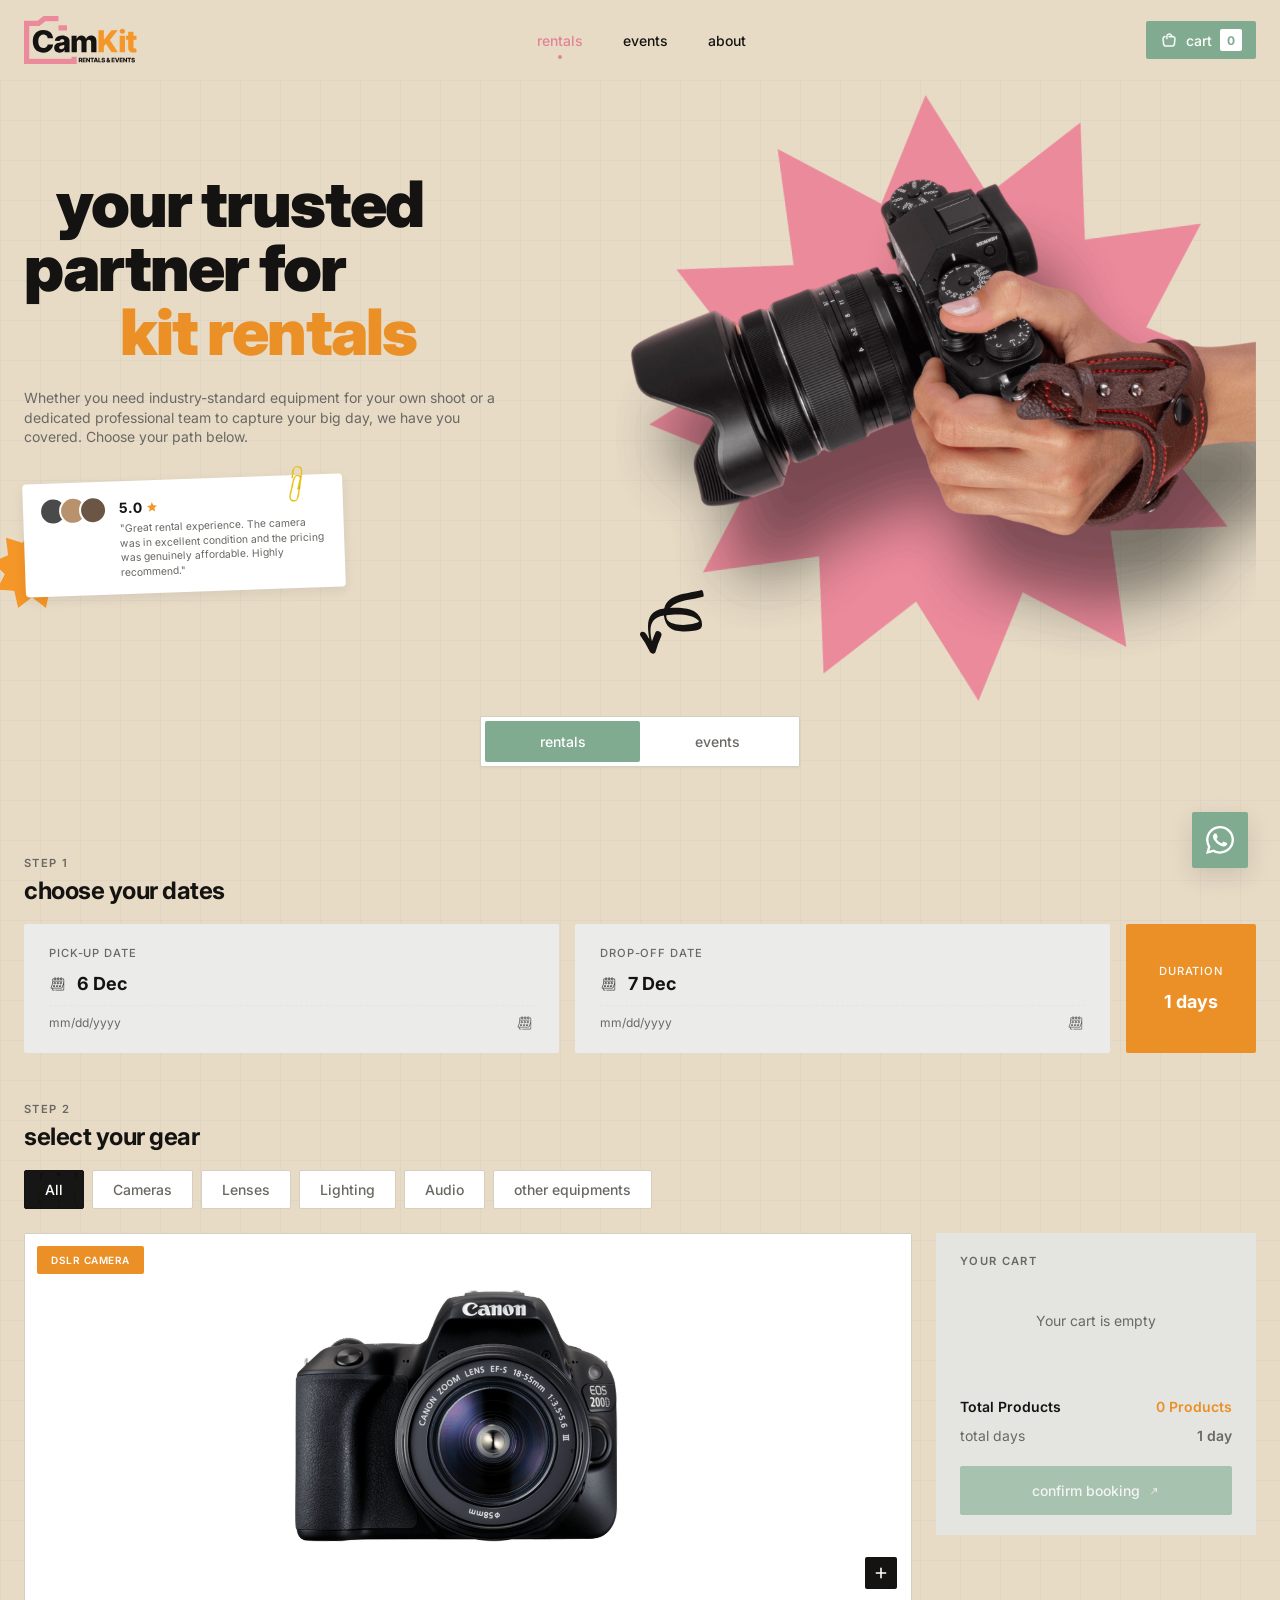
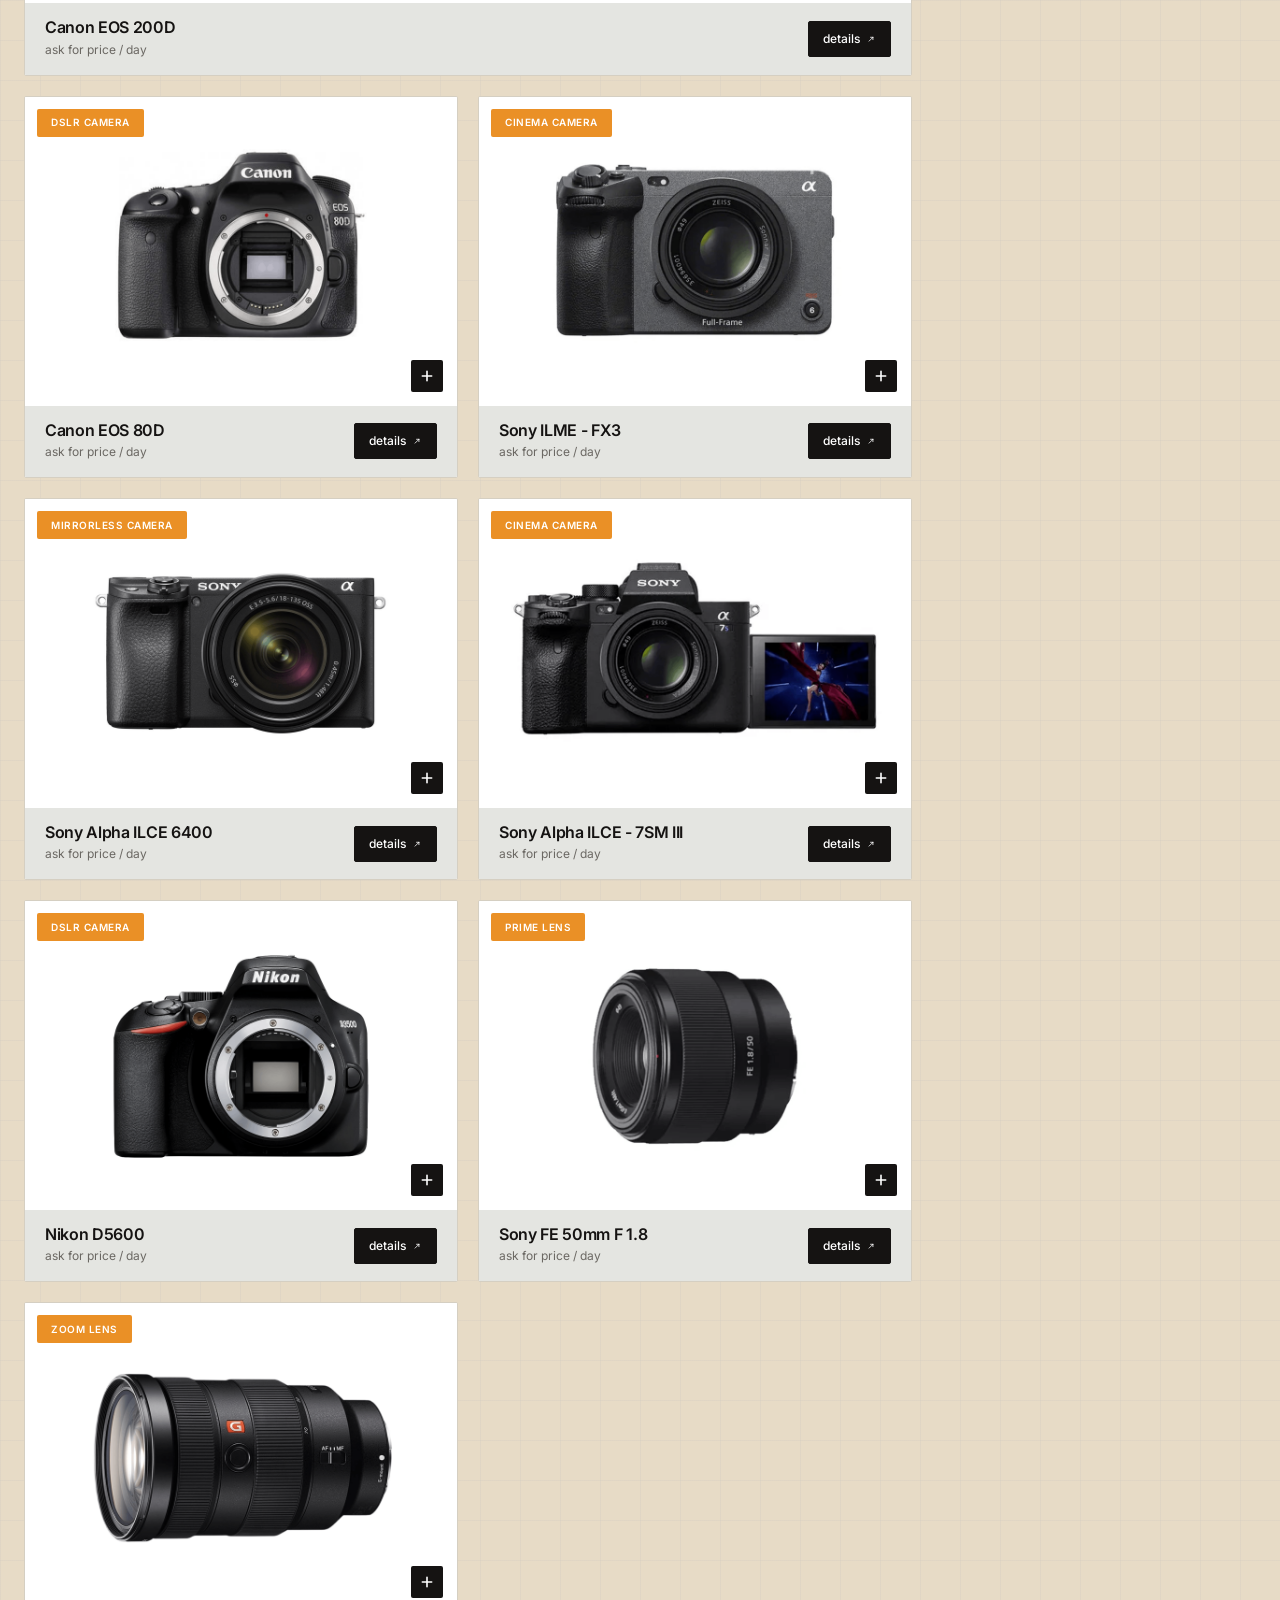
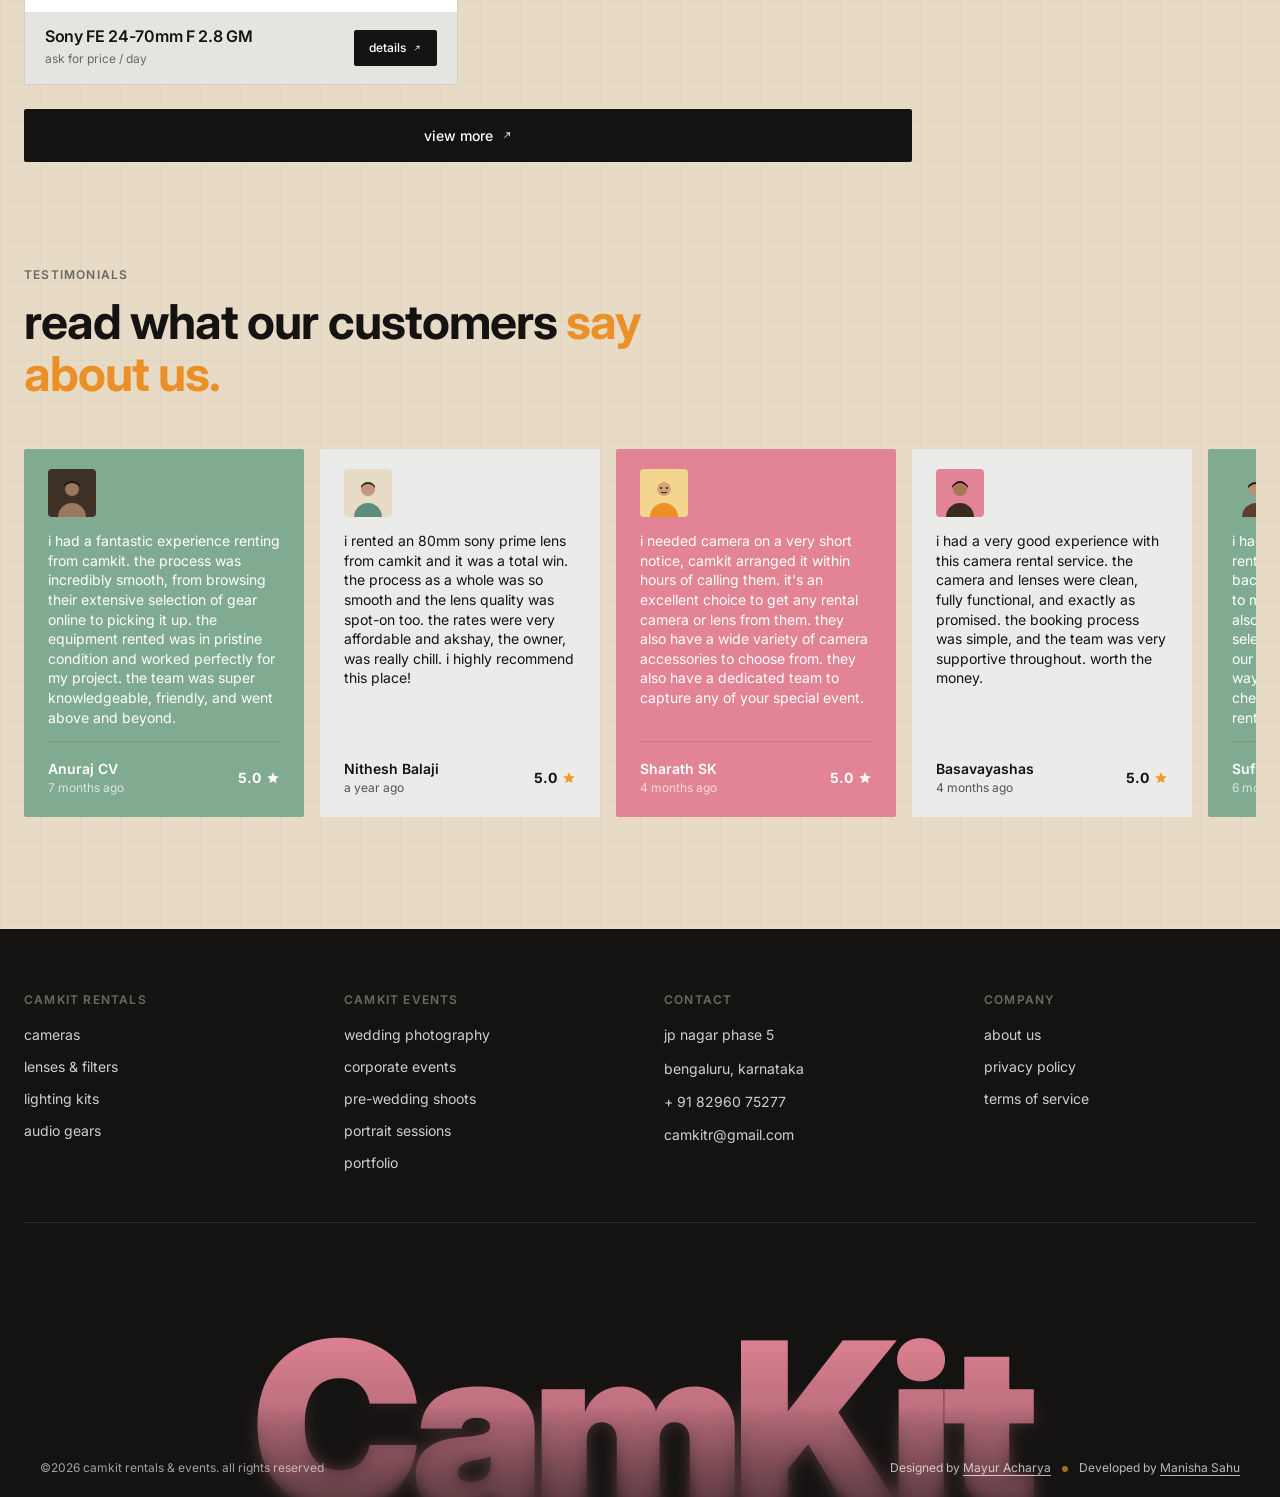
==== index.html @ 6fa9a609 "Initial commit: CamKit webapp" ====
<!DOCTYPE html>
<html lang="en">
<head>
  <meta charset="UTF-8">
  <meta name="viewport" content="width=device-width, initial-scale=1.0">
  <meta name="description" content="CamKit Rentals & Events - Your trusted partner for camera and equipment rentals in Bengaluru. Professional photography services for weddings, events, and corporate shoots.">
  <title>CamKit Rentals & Events | Camera & Equipment Rentals Bengaluru</title>
  <link rel="preconnect" href="https://fonts.googleapis.com">
  <link rel="preconnect" href="https://fonts.gstatic.com" crossorigin>
  <link href="https://fonts.googleapis.com/css2?family=Inter:wght@300;400;500;600;700;800;900&display=swap" rel="stylesheet">
  <link rel="stylesheet" href="css/variables.css">
  <link rel="stylesheet" href="css/base.css">
  <link rel="stylesheet" href="css/styles.css">
  <link rel="stylesheet" href="css/responsive.css">
  <link rel="icon" type="image/svg+xml" href="assets/icons/Logo.svg">
</head>
<body>
  <!-- Header -->
  <header class="header" id="header">
    <div class="container header__inner">
      <a href="index.html" class="logo" aria-label="CamKit home">
        <img src="assets/icons/Logo.svg" alt="CamKit" class="logo__img">
        
      </a>

      <nav class="nav" id="nav">
        <a href="index.html" class="nav__link active" data-label="rentals"><span class="nav__link-text">rentals</span></a>
        <a href="index.html#events" class="nav__link" data-label="events"><span class="nav__link-text">events</span></a>
        <a href="about.html" class="nav__link" data-label="about"><span class="nav__link-text">about</span></a>
      </nav>

      <button class="cart-btn" id="cartToggle" aria-label="View cart">
        <img src="assets/icons/Cart.svg" alt="">
        <span class="cart-btn__label">cart</span>
        <span class="cart-btn__count" id="cartCount">0</span>
      </button>

      <button class="mobile-menu-btn" id="mobileMenuBtn" aria-label="Toggle menu" aria-expanded="false">
        <span></span>
        <span></span>
        <span></span>
      </button>
    </div>
  </header>

  <!-- Hero Section -->
  <section class="hero">
    <div class="container">
      <div class="hero__inner">
        <div class="hero__content">
          <h1 class="hero__title">
            <span class="hero__line-1">your trusted</span>
            <span class="hero__line-2">partner for</span>
            <span class="hero__line-3"><span class="hero__title-accent" id="heroAccent" data-words="kit rentals,weddings,lenses,photography,lighting">kit rentals</span></span>
          </h1>
          <p class="hero__description">
            Whether you need industry-standard equipment for your own shoot or a dedicated professional team to capture your big day, we have you covered. Choose your path below.
          </p>

          <div class="hero__rating-wrap">
            <img src="assets/images/star-orange.png" alt="" class="hero__star-orange" aria-hidden="true">

            <div class="hero__rating-card">
              <img src="assets/images/paperclip.png" alt="" class="hero__paperclip" aria-hidden="true">
              <div class="hero__avatars">
                <div class="hero__avatar"></div>
                <div class="hero__avatar"></div>
                <div class="hero__avatar"></div>
              </div>
              <div class="hero__rating-content">
                <div class="hero__rating-score">5.0 <img src="assets/icons/Star.svg" alt="" class="rating-star"></div>
                <p class="hero__rating-text">"Great rental experience. The camera was in excellent condition and the pricing was genuinely affordable. Highly recommend."</p>
              </div>
            </div>

          </div>
        </div>

        <img src="assets/icons/Pointer arrow.svg" alt="" class="hero__pointer-arrow" aria-hidden="true">

        <div class="hero__image-wrap">
          <img src="assets/images/star-pink.png" alt="" class="hero__star-pink" aria-hidden="true">
          <img src="assets/images/hero.png" alt="Professional camera in hands" class="hero__image">
        </div>
      </div>

      <div class="hero__toggle" role="tablist" data-active="rentals">
        <button class="hero__toggle-btn active" data-tab="rentals" role="tab" aria-selected="true"><span class="hero__toggle-btn-text">rentals</span></button>
        <button class="hero__toggle-btn" data-tab="events" role="tab" aria-selected="false"><span class="hero__toggle-btn-text">events</span></button>
      </div>
    </div>
  </section>

  <!-- Tab Panels -->
  <div class="tab-panel tab-panel--rentals" id="rentalsPanel">

  <!-- Step 1: Choose Dates -->
  <section class="step-section">
    <div class="container">
      <div class="step-label">STEP 1</div>
      <h2 class="step-title">choose your dates</h2>

      <div class="date-picker-row">
        <div class="date-input-wrap">
          <span class="date-input-label">PICK-UP DATE</span>
          <div class="date-input-row">
            <img src="assets/icons/Calender.svg" alt="" class="date-input-row-icon">
            <span class="date-input-display" id="pickupDateDisplay">21 Apr</span>
          </div>
          <div class="date-input-bottom">
            <span class="date-input-format">mm/dd/yyyy</span>
            <img src="assets/icons/Calender.svg" alt="" class="date-input-icon">
          </div>
          <input type="date" id="pickupDate" aria-label="Pick-up date">
        </div>

        <div class="date-input-wrap">
          <span class="date-input-label">DROP-OFF DATE</span>
          <div class="date-input-row">
            <img src="assets/icons/Calender.svg" alt="" class="date-input-row-icon">
            <span class="date-input-display" id="dropoffDateDisplay">22 Apr</span>
          </div>
          <div class="date-input-bottom">
            <span class="date-input-format">mm/dd/yyyy</span>
            <img src="assets/icons/Calender.svg" alt="" class="date-input-icon">
          </div>
          <input type="date" id="dropoffDate" aria-label="Drop-off date">
        </div>

        <div class="duration-badge">
          <span class="duration-badge__label">DURATION</span>
          <span class="duration-badge__value"><span id="duration">1</span> days</span>
        </div>
      </div>
    </div>
  </section>

  <!-- Step 2: Select Gear -->
  <section class="step-section">
    <div class="container">
      <div class="step-label">STEP 2</div>
      <h2 class="step-title">select your gear</h2>

      <div class="category-tabs" role="tablist">
        <button class="category-tab active" data-category="all" role="tab">All</button>
        <button class="category-tab" data-category="cameras" role="tab">Cameras</button>
        <button class="category-tab" data-category="lenses" role="tab">Lenses</button>
        <button class="category-tab" data-category="lighting" role="tab">Lighting</button>
        <button class="category-tab" data-category="audio" role="tab">Audio</button>
        <button class="category-tab" data-category="other" role="tab">other equipments</button>
      </div>

      <div class="products-layout">
        <div>
          <div class="products-grid" id="productsGrid"></div>
          <a href="gear.html" class="view-more-btn">view more <img src="assets/icons/Arrow.svg" alt=""></a>
        </div>

        <aside class="cart-sidebar" id="cartSidebar">
          <div class="cart-sidebar__title">YOUR CART</div>

          <div class="cart-items" id="cartItems">
            <div class="cart-empty">Your cart is empty</div>
          </div>

          <div class="cart-totals">
            <div class="cart-total-row">
              <span class="cart-total-row__label">Total Products</span>
              <span class="cart-total-row__value cart-total-row__value--orange"><span id="totalProducts">0</span> Products</span>
            </div>
            <div class="cart-total-row">
              <span class="cart-total-row__label cart-total-row__label--muted">total days</span>
              <span class="cart-total-row__value"><span id="totalDays">1</span> day</span>
            </div>
          </div>

          <button class="confirm-booking-btn" id="confirmBookingBtn" disabled>confirm booking <img src="assets/icons/Arrow.svg" alt=""></button>
        </aside>
      </div>
    </div>
  </section>

  </div><!-- /rentals panel -->

  <!-- Events Panel -->
  <div class="tab-panel tab-panel--events hidden" id="eventsPanel">
    <section class="container events-quote-section">
      <div class="events-quote-header">
        <span class="step-label">INSTANT ESTIMATE</span>
        <h2 class="events-quote-heading">get a quote</h2>
      </div>
      <div class="events-card">
        <div class="events-card__header">
          <h3 class="events-card__title">camkit events &mdash; quote</h3>
          <p class="events-card__subtitle">select the option below to get a quote.</p>
        </div>

        <div class="events-card__body">
        <div class="events-card__section">
          <span class="events-card__label">SELECT OPTION</span>
          <div class="package-grid" data-group="package-type">
            <button class="package-card package-card--active" data-value="photo">
              <span class="package-card__title">photo only</span>
              <span class="package-card__subtitle">1 photographer</span>
            </button>
            <button class="package-card" data-value="photovideo">
              <span class="package-card__title">photo + video</span>
              <span class="package-card__subtitle">2 person crew</span>
            </button>
            <button class="package-card" data-value="cinema">
              <span class="package-card__title">cinema</span>
              <span class="package-card__subtitle">full production</span>
            </button>
          </div>
        </div>

        <div class="events-card__section">
          <div class="events-card__row">
            <span class="events-card__label">EVENT DURATION</span>
            <span class="events-card__duration-value" id="durationDisplay">6 hours</span>
          </div>
          <div class="duration-slider duration-slider--dark">
            <input type="range" min="2" max="48" value="6" step="1" id="durationSlider" class="duration-slider__input">
          </div>
        </div>

        <div class="events-card__section">
          <span class="events-card__label">ADD-ONS</span>
          <div class="chip-group chip-group--dark events-card__chips" data-group="addons" data-multi="true">
            <button class="chip chip--active" data-value="drone">drone coverage</button>
            <button class="chip" data-value="raw">raw footage</button>
            <button class="chip" data-value="album">premium album</button>
            <button class="chip" data-value="2nd">2nd photographer</button>
            <button class="chip chip--active" data-value="sameday">same-day reel</button>
            <button class="chip" data-value="highlights">highlights film</button>
          </div>
        </div>

        <div class="events-card__section">
          <span class="events-card__label">LOCATION</span>
          <div class="chip-group chip-group--dark events-card__chips" data-group="location">
            <button class="chip chip--active" data-value="bengaluru">bengaluru</button>
            <button class="chip" data-value="karnataka">within karnataka</button>
            <button class="chip" data-value="outstation">outstation</button>
          </div>
        </div>

        <button class="confirm-booking-btn events-card__cta" id="eventConsultBtn">
          <img src="assets/icons/WhatsApp.svg" alt="" style="width: 14px; filter: brightness(0) invert(1);">
          send consultation request via Whatsapp
          <img src="assets/icons/Arrow.svg" alt="">
        </button>
        </div>
      </div>
    </section>

    <section class="portfolio">
      <div class="container">
        <div class="portfolio__header">
          <div>
            <span class="step-label">PORTFOLIO</span>
            <h2 class="portfolio__title">our works</h2>
          </div>
          <div class="portfolio__filters">
            <span class="portfolio__filter portfolio__filter--active">weddings</span>
            <span class="portfolio__filter">corporates</span>
            <span class="portfolio__filter">portraits</span>
          </div>
        </div>

        <div class="portfolio__grid portfolio__grid--3col" id="portfolioGrid"></div>

        <div class="portfolio__view-more-wrap">
          <button class="portfolio__view-more">
            <span class="portfolio__view-more-text">view more</span>
            <img src="assets/icons/Arrow.svg" alt="">
          </button>
        </div>
      </div>
    </section>
  </div><!-- /events panel -->

  <!-- Product Details Modal -->
  <div class="product-modal" id="productModal" hidden>
    <div class="product-modal__backdrop" data-close></div>
    <div class="product-modal__panel" role="dialog" aria-labelledby="pmTitle">
      <button class="product-modal__close" data-close aria-label="Close">
        <svg width="14" height="14" viewBox="0 0 24 24" fill="none"><path d="M18 6L6 18M6 6l12 12" stroke="currentColor" stroke-width="2.5" stroke-linecap="round"/></svg>
      </button>
      <div class="product-modal__layout">
        <div class="product-modal__image-wrap">
          <span class="product-card__badge" id="pmBadge">CATEGORY</span>
          <img id="pmImage" src="" alt="" class="product-modal__image">
        </div>
        <div class="product-modal__content">
          <span class="step-label" id="pmCategory">CATEGORY</span>
          <h2 class="product-modal__title" id="pmTitle">Product Name</h2>
          <p class="product-modal__desc" id="pmDesc">Description.</p>
          <div class="product-modal__specs" id="pmSpecs"></div>
          <div class="product-modal__price-row">
            <span class="product-modal__price-label">price per day</span>
            <span class="product-modal__price-value" id="pmPrice">ask for price</span>
          </div>
          <button class="confirm-booking-btn product-modal__add" id="pmAddBtn">add to cart <img src="assets/icons/Arrow.svg" alt=""></button>
        </div>
      </div>
    </div>
  </div>

  <!-- Portfolio Lightbox -->
  <div class="portfolio-lightbox" id="portfolioLightbox" hidden>
    <div class="portfolio-lightbox__backdrop" data-lb-close></div>
    <button class="portfolio-lightbox__close" data-lb-close aria-label="Close">
      <svg width="20" height="20" viewBox="0 0 24 24" fill="none"><path d="M18 6L6 18M6 6l12 12" stroke="currentColor" stroke-width="2" stroke-linecap="round"/></svg>
    </button>
    <button class="portfolio-lightbox__nav portfolio-lightbox__nav--prev" data-lb-prev aria-label="Previous">
      <svg width="22" height="22" viewBox="0 0 24 24" fill="none"><path d="M15 18l-6-6 6-6" stroke="currentColor" stroke-width="2" stroke-linecap="round" stroke-linejoin="round"/></svg>
    </button>
    <button class="portfolio-lightbox__nav portfolio-lightbox__nav--next" data-lb-next aria-label="Next">
      <svg width="22" height="22" viewBox="0 0 24 24" fill="none"><path d="M9 18l6-6-6-6" stroke="currentColor" stroke-width="2" stroke-linecap="round" stroke-linejoin="round"/></svg>
    </button>
    <div class="portfolio-lightbox__stage" id="lbStage">
      <div class="portfolio-lightbox__strip" id="lbStrip"></div>
    </div>
    <div class="portfolio-lightbox__caption">
      <span class="portfolio-lightbox__shoot" id="lbShoot">Shoot</span>
      <span class="portfolio-lightbox__counter" id="lbCounter">1 / 1</span>
    </div>
  </div>

  <!-- Cart Modal -->
  <div class="cart-modal" id="cartModal" hidden>
    <div class="cart-modal__backdrop" data-close></div>
    <div class="cart-modal__panel" role="dialog" aria-label="Your cart">
      <button class="cart-modal__close" data-close aria-label="Close">
        <svg width="14" height="14" viewBox="0 0 24 24" fill="none"><path d="M18 6L6 18M6 6l12 12" stroke="currentColor" stroke-width="2.5" stroke-linecap="round"/></svg>
      </button>
      <div class="cart-sidebar__title">YOUR CART</div>
      <div class="cart-items" id="cartItemsModal">
        <div class="cart-empty">Your cart is empty</div>
      </div>
      <div class="cart-totals">
        <div class="cart-total-row">
          <span class="cart-total-row__label">Total Products</span>
          <span class="cart-total-row__value cart-total-row__value--orange"><span id="totalProductsModal">0</span> Products</span>
        </div>
        <div class="cart-total-row">
          <span class="cart-total-row__label cart-total-row__label--muted">total days</span>
          <span class="cart-total-row__value"><span id="totalDaysModal">1</span> day</span>
        </div>
      </div>
      <button class="confirm-booking-btn" id="confirmBookingBtnModal" disabled>confirm booking <img src="assets/icons/Arrow.svg" alt=""></button>
    </div>
  </div>

  <!-- Consultation Modal -->
  <div class="consult-modal" id="consultModal" hidden>
    <div class="consult-modal__backdrop" data-close></div>
    <div class="consult-modal__panel" role="dialog" aria-labelledby="consultModalTitle">
      <button class="consult-modal__close" data-close aria-label="Close">
        <svg width="14" height="14" viewBox="0 0 24 24" fill="none"><path d="M18 6L6 18M6 6l12 12" stroke="currentColor" stroke-width="2.5" stroke-linecap="round"/></svg>
      </button>
      <span class="consult-modal__step">YOUR DETAILS</span>
      <h3 class="consult-modal__title" id="consultModalTitle">name &amp; whatsapp number</h3>
      <p class="consult-modal__hint">provide your details so that we could connect with you.</p>
      <form class="consult-modal__form" id="consultForm">
        <div class="consult-modal__row">
          <input type="text" id="consultName" placeholder="full name" class="form-input" required>
          <div class="form-input-prefix">
            <span class="form-input-prefix__label">+91</span>
            <input type="tel" id="consultPhone" placeholder="whatsapp number" class="form-input" required>
          </div>
        </div>
        <button type="submit" class="confirm-booking-btn consult-modal__submit">
          send
          <img src="assets/icons/Arrow.svg" alt="">
        </button>
      </form>
    </div>
  </div>

  <!-- Testimonials -->
  <section class="testimonials">
    <div class="container">
      <div class="testimonials__header">
        <div class="testimonials__label">TESTIMONIALS</div>
        <h2 class="testimonials__title">read what our customers <span class="testimonials__title-accent">say about us.</span></h2>
      </div>

      <div class="testimonials__grid">
        <article class="testimonial-card">
          <div class="testimonial-card__avatar-wrap">
            <img src="assets/avatars/avatar-1.svg" alt="Anuraj">
          </div>
          <p class="testimonial-card__text">
            i had a fantastic experience renting from camkit. the process was incredibly smooth, from browsing their extensive selection of gear online to picking it up. the equipment rented was in pristine condition and worked perfectly for my project. the team was super knowledgeable, friendly, and went above and beyond.
          </p>
          <div class="testimonial-card__footer">
            <div>
              <div class="testimonial-card__name">Anuraj CV</div>
              <div class="testimonial-card__time">7 months ago</div>
            </div>
            <div class="testimonial-card__rating">5.0 <img src="assets/icons/Star.svg" alt="" class="rating-star"></div>
          </div>
        </article>

        <article class="testimonial-card">
          <div class="testimonial-card__avatar-wrap">
            <img src="assets/avatars/avatar-2.svg" alt="Nithesh">
          </div>
          <p class="testimonial-card__text">
            i rented an 80mm sony prime lens from camkit and it was a total win. the process as a whole was so smooth and the lens quality was spot-on too. the rates were very affordable and akshay, the owner, was really chill. i highly recommend this place!
          </p>
          <div class="testimonial-card__footer">
            <div>
              <div class="testimonial-card__name">Nithesh Balaji</div>
              <div class="testimonial-card__time">a year ago</div>
            </div>
            <div class="testimonial-card__rating">5.0 <img src="assets/icons/Star.svg" alt="" class="rating-star"></div>
          </div>
        </article>

        <article class="testimonial-card">
          <div class="testimonial-card__avatar-wrap">
            <img src="assets/avatars/avatar-3.svg" alt="Sharath">
          </div>
          <p class="testimonial-card__text">
            i needed camera on a very short notice, camkit arranged it within hours of calling them. it's an excellent choice to get any rental camera or lens from them. they also have a wide variety of camera accessories to choose from. they also have a dedicated team to capture any of your special event.
          </p>
          <div class="testimonial-card__footer">
            <div>
              <div class="testimonial-card__name">Sharath SK</div>
              <div class="testimonial-card__time">4 months ago</div>
            </div>
            <div class="testimonial-card__rating">5.0 <img src="assets/icons/Star.svg" alt="" class="rating-star"></div>
          </div>
        </article>

        <article class="testimonial-card">
          <div class="testimonial-card__avatar-wrap">
            <img src="assets/avatars/avatar-4.svg" alt="Basava">
          </div>
          <p class="testimonial-card__text">
            i had a very good experience with this camera rental service. the camera and lenses were clean, fully functional, and exactly as promised. the booking process was simple, and the team was very supportive throughout. worth the money.
          </p>
          <div class="testimonial-card__footer">
            <div>
              <div class="testimonial-card__name">Basavayashas</div>
              <div class="testimonial-card__time">4 months ago</div>
            </div>
            <div class="testimonial-card__rating">5.0 <img src="assets/icons/Star.svg" alt="" class="rating-star"></div>
          </div>
        </article>

        <article class="testimonial-card">
          <div class="testimonial-card__avatar-wrap">
            <img src="assets/avatars/avatar-5.svg" alt="Sufi">
          </div>
          <p class="testimonial-card__text">
            i had an incredible experience renting the canon 200d few weeks back. akshay was not only humble to make the process smooth but also helped us in making the right selection of camera according to our requirements and guided on ways to use it for best results. must check out if you're looking for cam rentals in the city.
          </p>
          <div class="testimonial-card__footer">
            <div>
              <div class="testimonial-card__name">Sufi</div>
              <div class="testimonial-card__time">6 months ago</div>
            </div>
            <div class="testimonial-card__rating">5.0 <img src="assets/icons/Star.svg" alt="" class="rating-star"></div>
          </div>
        </article>
      </div>
    </div>
  </section>

  <!-- Footer -->
  <footer class="footer">
    <div class="container">
      <div class="footer__inner">
        <div class="footer__column">
          <h3 class="footer__column-title">CAMKIT RENTALS</h3>
          <ul class="footer__list">
            <li><a href="#">cameras</a></li>
            <li><a href="#">lenses & filters</a></li>
            <li><a href="#">lighting kits</a></li>
            <li><a href="#">audio gears</a></li>
          </ul>
        </div>

        <div class="footer__column">
          <h3 class="footer__column-title">CAMKIT EVENTS</h3>
          <ul class="footer__list">
            <li><a href="index.html#events">wedding photography</a></li>
            <li><a href="index.html#events">corporate events</a></li>
            <li><a href="index.html#events">pre-wedding shoots</a></li>
            <li><a href="index.html#events">portrait sessions</a></li>
            <li><a href="index.html#events">portfolio</a></li>
          </ul>
        </div>

        <div class="footer__column contact-col">
          <h3 class="footer__column-title">CONTACT</h3>
          <div class="footer__contact">
            <div class="footer__contact-row">
              <span>jp nagar phase 5</span>
            </div>
            <div class="footer__contact-row">
              <span>bengaluru, karnataka</span>
            </div>
            <div class="footer__contact-row">
              <span>+ 91 82960 75277</span>
            </div>
            <div class="footer__contact-row">
              <span>camkitr@gmail.com</span>
            </div>
          </div>
        </div>

        <div class="footer__column company-col">
          <h3 class="footer__column-title">COMPANY</h3>
          <ul class="footer__list">
            <li><a href="about.html">about us</a></li>
            <li><a href="privacy.html">privacy policy</a></li>
            <li><a href="terms.html">terms of service</a></li>
          </ul>
        </div>
      </div>

      <div class="footer__brand">
        <div class="footer__logo">CamKit</div>
        <div class="footer__bottom-row">
          <p class="footer__copyright">©2026 camkit rentals &amp; events. all rights reserved</p>
          <p class="footer__credits">Designed by <a href="#" class="footer__credit-link">Mayur Acharya</a> <span class="footer__credit-dot">•</span> Developed by <a href="#" class="footer__credit-link">Manisha Sahu</a></p>
        </div>
      </div>
    </div>
  </footer>

  <!-- WhatsApp Floating Button -->
  <a href="https://wa.me/918296075277" class="whatsapp-btn" aria-label="Chat on WhatsApp" target="_blank" rel="noopener">
    <img src="assets/icons/WhatsApp.svg" alt="">
  </a>

  <script src="js/products.js"></script>
  <script src="js/main.js"></script>
  <script src="js/portfolio.js"></script>
  <svg class="goo-filter-svg" xmlns="http://www.w3.org/2000/svg" aria-hidden="true">
    <defs>
      <filter id="goo">
        <feGaussianBlur in="SourceGraphic" result="blur" stdDeviation="10"></feGaussianBlur>
        <feColorMatrix in="blur" mode="matrix" values="1 0 0 0 0  0 1 0 0 0  0 0 1 0 0  0 0 0 21 -7" result="goo"></feColorMatrix>
        <feBlend in="SourceGraphic" in2="goo" result="mix"></feBlend>
      </filter>
    </defs>
  </svg>
  <script src="js/btn-slide.js"></script>
  <script src="js/blob-anim.js"></script>
  <script src="js/datepicker.js"></script>
</body>
</html>
---- css/variables.css ----
:root {
  --color-sage: #81AB90;
  --color-rose: #E28495;
  --color-orange: #EA9026;
  --color-beige: #E7DBC6;
  --color-off-white: #EBECE9;
  --color-light-gray: #E4E5E1;
  --color-dark: #151312;
  --color-white: #FFFFFF;
  --color-text-muted: #6B6863;
  --color-border: #D5CFC2;

  --font-primary: 'Inter', -apple-system, BlinkMacSystemFont, 'Segoe UI', sans-serif;

  --fs-xs: 0.75rem;
  --fs-sm: 0.875rem;
  --fs-base: 1rem;
  --fs-md: 1.125rem;
  --fs-lg: 1.5rem;
  --fs-xl: 2rem;
  --fs-2xl: 3rem;
  --fs-3xl: 4rem;
  --fs-hero: 5rem;

  --fw-light: 300;
  --fw-regular: 400;
  --fw-medium: 500;
  --fw-semibold: 600;
  --fw-bold: 700;
  --fw-black: 900;

  --space-xs: 0.25rem;
  --space-sm: 0.5rem;
  --space-md: 1rem;
  --space-lg: 1.5rem;
  --space-xl: 2rem;
  --space-2xl: 3rem;
  --space-3xl: 4rem;
  --space-4xl: 6rem;

  --radius-sm: 2px;
  --radius-md: 4px;
  --radius-lg: 6px;
  --radius-xl: 12px;
  --radius-pill: 999px;

  --shadow-sm: 0 1px 2px rgba(21, 19, 18, 0.05);
  --shadow-md: 0 4px 12px rgba(21, 19, 18, 0.08);
  --shadow-lg: 0 8px 24px rgba(21, 19, 18, 0.12);

  --transition-fast: 0.15s ease;
  --transition-base: 0.25s ease;
  --transition-slow: 0.4s ease;

  --container-max: 1280px;
  --container-padding: 1.5rem;
}
---- css/base.css ----
*, *::before, *::after {
  box-sizing: border-box;
  margin: 0;
  padding: 0;
}

html {
  scroll-behavior: smooth;
  -webkit-font-smoothing: antialiased;
  -moz-osx-font-smoothing: grayscale;
  text-size-adjust: 100%;
  overflow-x: clip;
}

body {
  font-family: var(--font-primary);
  font-size: var(--fs-base);
  font-weight: var(--fw-regular);
  line-height: 1.5;
  color: var(--color-dark);
  background-color: var(--color-beige);
  background-image:
    linear-gradient(rgba(213, 207, 194, 0.4) 1px, transparent 1px),
    linear-gradient(90deg, rgba(213, 207, 194, 0.4) 1px, transparent 1px);
  background-size: 40px 40px;
  background-position: 0 0;
  overflow-x: clip;
}

img, svg {
  max-width: 100%;
  height: auto;
  display: block;
}

a {
  color: inherit;
  text-decoration: none;
  transition: color var(--transition-fast);
}

button {
  font-family: inherit;
  font-size: inherit;
  border: none;
  background: none;
  cursor: pointer;
  color: inherit;
}

input, select, textarea {
  font-family: inherit;
  font-size: inherit;
  color: inherit;
  border: none;
  outline: none;
  background: none;
}

ul, ol {
  list-style: none;
}

h1, h2, h3, h4, h5, h6 {
  font-weight: var(--fw-bold);
  line-height: 1.1;
  letter-spacing: -0.02em;
}

.container {
  max-width: var(--container-max);
  margin: 0 auto;
  padding: 0 var(--container-padding);
  width: 100%;
}

.section {
  padding: var(--space-3xl) 0;
}

.text-orange { color: var(--color-orange); }
.text-rose { color: var(--color-rose); }
.text-sage { color: var(--color-sage); }
.text-muted { color: var(--color-text-muted); }

.bg-beige { background-color: var(--color-beige); }
.bg-off-white { background-color: var(--color-off-white); }
.bg-dark { background-color: var(--color-dark); }

.sr-only {
  position: absolute;
  width: 1px;
  height: 1px;
  padding: 0;
  margin: -1px;
  overflow: hidden;
  clip: rect(0, 0, 0, 0);
  white-space: nowrap;
  border: 0;
}

button:focus-visible, a:focus-visible, input:focus-visible {
  outline: 2px solid var(--color-orange);
  outline-offset: 2px;
}

::selection {
  background-color: var(--color-rose);
  color: var(--color-white);
}
---- css/styles.css ----
/* ============================================
   HEADER & NAVIGATION
   ============================================ */
.header {
  position: sticky;
  top: 0;
  z-index: 100;
  background-color: var(--color-beige);
  padding: 1rem 0;
  transition: box-shadow var(--transition-base);
}

.header.scrolled {
  box-shadow: var(--shadow-sm);
}

.header__inner {
  display: flex;
  align-items: center;
  justify-content: space-between;
  gap: 2rem;
}

.logo {
  display: flex;
  flex-direction: column;
  align-items: flex-start;
  flex-shrink: 0;
  gap: 1px;
}

.logo__img {
  height: 48px;
  width: auto;
}

.logo__subtitle {
  font-size: 0.55rem;
  font-weight: var(--fw-bold);
  color: var(--color-dark);
  letter-spacing: 0.15em;
  margin-left: 4px;
}

.nav {
  display: flex;
  align-items: center;
  gap: 2.5rem;
  flex: 1;
  justify-content: center;
}

.nav__link {
  font-size: var(--fs-sm);
  font-weight: var(--fw-medium);
  color: var(--color-dark);
  position: relative;
  padding: 0.5rem 0;
  overflow: hidden;
  display: inline-block;
}

.nav__link span,
.nav__link {
  --link-text-y: 0;
}

.nav__link::before {
  content: attr(data-label);
  position: absolute;
  inset: 0;
  display: flex;
  align-items: center;
  justify-content: center;
  color: inherit;
  transform: translateY(110%);
  transition: transform 0.4s cubic-bezier(0.4, 0, 0.2, 1);
}

.nav__link > span.nav__link-text {
  display: inline-block;
  transition: transform 0.4s cubic-bezier(0.4, 0, 0.2, 1);
}

.nav__link:hover > span.nav__link-text {
  transform: translateY(-110%);
}

.nav__link:hover::before {
  transform: translateY(0);
}

.nav__link.active {
  color: var(--color-rose);
}

.nav__link.active::after {
  content: '';
  position: absolute;
  bottom: 0;
  left: 50%;
  width: 4px;
  height: 4px;
  border-radius: 50%;
  background-color: var(--color-rose);
  transform: translateX(-50%);
}

.cart-btn {
  display: flex;
  align-items: center;
  gap: 0.5rem;
  background-color: var(--color-sage);
  color: var(--color-white);
  padding: 0.5rem 0.875rem;
  border-radius: var(--radius-sm);
  font-size: var(--fs-sm);
  font-weight: var(--fw-medium);
  transition: transform var(--transition-fast), background-color var(--transition-fast);
}

.cart-btn:hover {
  transform: translateY(-2px);
  background-color: #6F9A7E;
}

.cart-btn img {
  width: 18px;
  height: 18px;
  filter: brightness(0) invert(1);
}

.cart-btn__count {
  background-color: var(--color-white);
  color: var(--color-sage);
  min-width: 22px;
  height: 22px;
  padding: 0 6px;
  border-radius: var(--radius-sm);
  display: inline-flex;
  align-items: center;
  justify-content: center;
  font-size: var(--fs-xs);
  font-weight: var(--fw-bold);
}

.mobile-menu-btn {
  display: none;
  flex-direction: column;
  gap: 5px;
  padding: 0.5rem;
}

.mobile-menu-btn span {
  display: block;
  width: 24px;
  height: 2px;
  background-color: var(--color-dark);
  transition: transform var(--transition-base);
}

.mobile-menu-btn.active span:nth-child(1) {
  transform: translateY(7px) rotate(45deg);
}
.mobile-menu-btn.active span:nth-child(2) {
  opacity: 0;
}
.mobile-menu-btn.active span:nth-child(3) {
  transform: translateY(-7px) rotate(-45deg);
}

/* ============================================
   HERO SECTION
   ============================================ */
.hero {
  padding: 2rem 0 4rem;
  position: relative;
  overflow: hidden;
}

.hero .container {
  max-width: none;
  padding: 0 var(--container-padding);
}

.hero__inner {
  display: flex;
  justify-content: space-between;
  align-items: center;
  gap: 4rem;
  position: relative;
  z-index: 1;
}

.hero__content {
  flex: 0 1 auto;
  max-width: 600px;
}

.hero__image-wrap {
  flex: 0 1 auto;
  max-width: 640px;
}

.hero__content {
  position: relative;
  z-index: 2;
}

.hero__title {
  font-size: var(--fs-3xl);
  font-weight: var(--fw-black);
  line-height: 1;
  letter-spacing: -0.03em;
  margin-bottom: 1.5rem;
  color: var(--color-dark);
}

.hero__title-accent {
  color: var(--color-orange);
  display: inline-block;
  transition: opacity 0.3s ease, transform 0.3s ease;
}

.hero__title .hero__line-1 {
  display: block;
  padding-left: 0.5em;
}

.hero__title .hero__line-2 {
  display: block;
}

.hero__title .hero__line-3 {
  display: block;
  padding-left: 1.5em;
}

.hero__description {
  font-size: var(--fs-sm);
  line-height: 1.4;
  color: var(--color-text-muted);
  max-width: 90%;
  margin-bottom: 2rem;
}

.hero__rating-wrap {
  position: relative;
  display: flex;
  align-items: center;
  margin-bottom: 2rem;
  max-width: 480px;
}

.hero__star-orange {
  position: absolute;
  width: 80px;
  height: 80px;
  left: -32px;
  bottom: -16px;
  z-index: 1;
  pointer-events: none;
  animation: rotateStarOrange 12s linear infinite;
}

@keyframes rotateStarOrange {
  from { transform: rotate(-12deg); }
  to { transform: rotate(348deg); }
}

.hero__pointer-arrow {
  position: absolute;
  width: 64px;
  height: 64px;
  left: 50%;
  bottom: 30px;
  z-index: 3;
  pointer-events: none;
}

.hero__rating-card {
  display: flex;
  align-items: flex-start;
  gap: 0.75rem;
  background-color: var(--color-white);
  padding: 0.875rem 1rem;
  border-radius: var(--radius-md);
  max-width: 320px;
  box-shadow: var(--shadow-md);
  position: relative;
  z-index: 2;
  transform: rotate(-2deg);
}

.hero__paperclip {
  position: absolute;
  width: 28px;
  height: auto;
  top: -16px;
  right: 32px;
  z-index: 3;
  pointer-events: none;
  animation: paperclipWobble 4s ease-in-out infinite;
  transform-origin: center;
}

@keyframes paperclipWobble {
  0%, 100% { transform: rotate(12deg) translateY(0); }
  50% { transform: rotate(20deg) translateY(-3px); }
}

.hero__pointer-arrow {
  animation: arrowPulse 3s ease-in-out infinite;
}

@keyframes arrowPulse {
  0%, 100% { transform: translateX(-50%) rotate(0deg) scale(1); }
  50% { transform: translateX(-50%) rotate(0deg) scale(1.08); }
}

.hero__avatars {
  display: flex;
  flex-shrink: 0;
}

.hero__avatar {
  width: 28px;
  height: 28px;
  border-radius: 50%;
  border: 2px solid var(--color-white);
  background-color: var(--color-light-gray);
  margin-left: -8px;
  background-size: cover;
  background-position: center;
  position: relative;
}

.hero__avatar:first-child { margin-left: 0; }
.hero__avatar:nth-child(1) { background-color: #4a4a4a; }
.hero__avatar:nth-child(2) { background-color: #B8916D; }
.hero__avatar:nth-child(3) { background-color: #6B5544; }

.hero__rating-content {
  flex: 1;
}

.hero__rating-score {
  display: inline-flex;
  align-items: center;
  gap: 0.25rem;
  font-weight: var(--fw-bold);
  font-size: var(--fs-sm);
  margin-bottom: 0.25rem;
}

.hero__rating-text {
  font-size: 0.65rem;
  color: var(--color-text-muted);
  line-height: 1.4;
}

.hero__image-wrap {
  position: relative;
  display: flex;
  align-items: center;
  justify-content: flex-end;
  min-height: 460px;
  overflow: visible;
  pointer-events: none;
}

.hero__star-pink {
  position: absolute;
  width: 95%;
  height: auto;
  max-width: none;
  z-index: 1;
  top: 50%;
  right: 0;
  transform: translateY(-50%) rotate(-5deg);
  pointer-events: none;
  animation: rotateStarPink 18s linear infinite;
  transform-origin: center;
}

@keyframes rotateStarPink {
  from { transform: translateY(-50%) rotate(-5deg); }
  to { transform: translateY(-50%) rotate(355deg); }
}

.hero__image {
  position: relative;
  z-index: 2;
  width: 100%;
  max-width: 100%;
  height: auto;
  margin-right: 0;
  display: block;
}

.hero__toggle {
  display: flex;
  background-color: var(--color-white);
  border-radius: var(--radius-sm);
  padding: 0.25rem;
  max-width: 320px;
  margin: 2rem auto 0;
  box-shadow: var(--shadow-sm);
  position: relative;
  border: 1px solid var(--color-border);
}

.hero__toggle::before {
  content: '';
  position: absolute;
  top: 4px;
  left: 4px;
  width: calc(50% - 4px);
  height: calc(100% - 8px);
  background-color: var(--color-sage);
  border-radius: var(--radius-sm);
  transition: transform 0.4s cubic-bezier(0.4, 0, 0.2, 1);
  z-index: 1;
}

.hero__toggle[data-active="events"]::before {
  transform: translateX(100%);
  background-color: var(--color-sage);
}

.hero__toggle-btn {
  flex: 1;
  padding: 0.75rem 1.5rem;
  border-radius: var(--radius-sm);
  font-size: var(--fs-sm);
  font-weight: var(--fw-medium);
  color: var(--color-text-muted);
  transition: color 0.3s ease;
  position: relative;
  z-index: 2;
  display: inline-flex;
  align-items: center;
  justify-content: center;
}

.hero__toggle-btn.active {
  color: var(--color-white);
}

.whatsapp-btn {
  position: fixed;
  bottom: 2rem;
  right: 2rem;
  width: 56px;
  height: 56px;
  border-radius: var(--radius-sm);
  background-color: var(--color-sage);
  display: flex;
  align-items: center;
  justify-content: center;
  box-shadow: var(--shadow-lg);
  z-index: 99;
  transition: transform var(--transition-base);
}

.whatsapp-btn:hover {
  transform: scale(1.1);
}

.whatsapp-btn img {
  width: 28px;
  height: 28px;
  filter: brightness(0) invert(1);
}

/* ============================================
   TAB PANELS
   ============================================ */
.tab-panel {
  animation: fadeInPanel 0.4s ease;
}

.tab-panel.hidden {
  display: none;
}

@keyframes fadeInPanel {
  from { opacity: 0; transform: translateY(8px); }
  to { opacity: 1; transform: translateY(0); }
}

/* ============================================
   STEP SECTIONS - DATE PICKER
   ============================================ */
.step-section {
  padding: 1.5rem 0;
}

.step-label {
  font-size: 0.7rem;
  font-weight: var(--fw-semibold);
  text-transform: uppercase;
  letter-spacing: 0.12em;
  color: var(--color-text-muted);
  margin-bottom: 0.375rem;
}

.step-title {
  font-size: var(--fs-lg);
  font-weight: var(--fw-bold);
  margin-bottom: 1.25rem;
}

.date-picker-row {
  display: grid;
  grid-template-columns: 1fr 1fr auto;
  gap: 1rem;
  align-items: stretch;
}

.date-input-wrap {
  background-color: var(--color-off-white);
  border-radius: var(--radius-sm);
  padding: 1.25rem 1.5rem;
  position: relative;
  display: flex;
  flex-direction: column;
  gap: 0.5rem;
  min-height: 110px;
  border: 1px solid transparent;
  transition: border-color var(--transition-fast);
  cursor: pointer;
}

.date-input-wrap:hover {
  border-color: var(--color-border);
}

.date-input-label {
  font-size: 0.7rem;
  text-transform: uppercase;
  letter-spacing: 0.08em;
  color: var(--color-text-muted);
  font-weight: var(--fw-medium);
}

.date-input-row {
  display: flex;
  align-items: center;
  gap: 0.625rem;
}

.date-input-row-icon {
  width: 18px;
  height: 18px;
  opacity: 0.7;
}

.date-input-display {
  font-size: var(--fs-md);
  font-weight: var(--fw-bold);
  color: var(--color-dark);
}

.date-input-bottom {
  display: flex;
  align-items: center;
  justify-content: space-between;
  margin-top: auto;
  padding-top: 0.5rem;
  border-top: 1px dashed var(--color-light-gray);
}

.date-input-format {
  font-size: var(--fs-xs);
  color: var(--color-text-muted);
}

.date-input-icon {
  width: 18px;
  height: 18px;
  opacity: 0.6;
}

.date-input-wrap input[type="date"] {
  position: absolute;
  inset: 0;
  width: 100%;
  height: 100%;
  opacity: 0;
  cursor: pointer;
}

.duration-badge {
  background-color: var(--color-orange);
  color: var(--color-white);
  border-radius: var(--radius-sm);
  padding: 1.25rem 1.5rem;
  display: flex;
  flex-direction: column;
  justify-content: center;
  align-items: center;
  min-width: 130px;
  text-align: center;
}

/* ============================================
   Product Details Modal
   ============================================ */
.product-modal {
  position: fixed;
  inset: 0;
  z-index: 1100;
  display: flex;
  align-items: center;
  justify-content: center;
  animation: dpFade 0.2s ease;
}

.product-modal[hidden] {
  display: none;
}

.product-modal__backdrop {
  position: absolute;
  inset: 0;
  background-color: rgba(21, 19, 18, 0.55);
  backdrop-filter: blur(3px);
  -webkit-backdrop-filter: blur(3px);
}

.product-modal__panel {
  position: relative;
  background-color: var(--color-off-white);
  border-radius: var(--radius-md);
  box-shadow: 0 24px 48px rgba(21, 19, 18, 0.32), 0 4px 12px rgba(21, 19, 18, 0.18);
  width: min(840px, 92vw);
  max-height: 90vh;
  overflow: hidden;
  border: 1px solid var(--color-border);
  animation: dpPop 0.28s cubic-bezier(0.16, 1, 0.3, 1);
}

.product-modal__close {
  position: absolute;
  top: 1rem;
  right: 1rem;
  width: 32px;
  height: 32px;
  border-radius: var(--radius-sm);
  background-color: rgba(255, 255, 255, 0.9);
  border: 1px solid var(--color-border);
  color: var(--color-dark);
  display: inline-flex;
  align-items: center;
  justify-content: center;
  cursor: pointer;
  transition: background-color 0.2s ease, color 0.2s ease;
  z-index: 3;
}

.product-modal__close:hover {
  background-color: var(--color-dark);
  color: var(--color-white);
  border-color: var(--color-dark);
}

.product-modal__layout {
  display: grid;
  grid-template-columns: 1fr 1fr;
  gap: 0;
}

.product-modal__image-wrap {
  background-color: var(--color-white);
  padding: 2.5rem;
  display: flex;
  align-items: center;
  justify-content: center;
  position: relative;
  min-height: 320px;
}

.product-modal__image {
  max-width: 100%;
  max-height: 360px;
  object-fit: contain;
}

.product-modal__image-wrap .product-card__badge {
  top: 1rem;
  left: 1rem;
}

.product-modal__content {
  padding: 2rem 2rem 1.75rem;
  display: flex;
  flex-direction: column;
  gap: 0.875rem;
}

.product-modal__title {
  font-size: var(--fs-xl);
  font-weight: var(--fw-bold);
  letter-spacing: -0.01em;
  margin-top: 0.25rem;
  line-height: 1.1;
}

.product-modal__desc {
  font-size: var(--fs-sm);
  line-height: 1.5;
  color: var(--color-text-muted);
}

.product-modal__specs {
  display: flex;
  flex-direction: column;
  gap: 0.375rem;
}

.product-modal__specs span {
  font-size: var(--fs-xs);
  color: var(--color-dark);
  padding-left: 1rem;
  position: relative;
}

.product-modal__specs span::before {
  content: '';
  position: absolute;
  left: 0;
  top: 0.45em;
  width: 6px;
  height: 6px;
  background-color: var(--color-orange);
  border-radius: 50%;
}

.product-modal__price-row {
  display: flex;
  justify-content: space-between;
  align-items: center;
  padding: 0.875rem 0;
  border-top: 1px solid var(--color-border);
  border-bottom: 1px solid var(--color-border);
  margin-top: auto;
}

.product-modal__price-label {
  font-size: var(--fs-xs);
  color: var(--color-text-muted);
  letter-spacing: 0.04em;
  text-transform: uppercase;
}

.product-modal__price-value {
  font-size: var(--fs-md);
  font-weight: var(--fw-bold);
  color: var(--color-orange);
}

.product-modal__add {
  width: 100%;
  margin-top: 0.5rem;
}

@media (max-width: 767px) {
  .product-modal__layout {
    grid-template-columns: 1fr;
  }
  .product-modal__image-wrap {
    min-height: 220px;
    padding: 1.5rem;
  }
  .product-modal__image {
    max-height: 220px;
  }
  .product-modal__content {
    padding: 1.25rem 1.25rem 1.25rem;
  }
}

/* ============================================
   Cart Modal
   ============================================ */
.cart-modal {
  position: fixed;
  inset: 0;
  z-index: 1100;
  display: flex;
  align-items: flex-end;
  justify-content: center;
  animation: dpFade 0.2s ease;
}

.cart-modal[hidden] {
  display: none;
}

.cart-modal__backdrop {
  position: absolute;
  inset: 0;
  background-color: rgba(21, 19, 18, 0.55);
  backdrop-filter: blur(3px);
  -webkit-backdrop-filter: blur(3px);
}

.cart-modal__panel {
  position: relative;
  background-color: var(--color-white);
  border-radius: var(--radius-md) var(--radius-md) 0 0;
  padding: 1.75rem 1.5rem 1.5rem;
  box-shadow: 0 -16px 32px rgba(21, 19, 18, 0.25);
  width: 100%;
  max-width: 480px;
  max-height: 85vh;
  overflow-y: auto;
  border: 1px solid var(--color-border);
  animation: cartSlideUp 0.35s cubic-bezier(0.16, 1, 0.3, 1);
}

@keyframes cartSlideUp {
  from { transform: translateY(100%); }
  to { transform: translateY(0); }
}

.cart-modal__close {
  position: absolute;
  top: 1rem;
  right: 1rem;
  width: 32px;
  height: 32px;
  border-radius: var(--radius-sm);
  background-color: transparent;
  border: 1px solid var(--color-border);
  color: var(--color-dark);
  display: inline-flex;
  align-items: center;
  justify-content: center;
  cursor: pointer;
  transition: background-color 0.2s ease, color 0.2s ease;
  z-index: 2;
}

.cart-modal__close:hover {
  background-color: var(--color-dark);
  color: var(--color-white);
  border-color: var(--color-dark);
}

@media (min-width: 768px) {
  .cart-modal {
    align-items: center;
  }
  .cart-modal__panel {
    border-radius: var(--radius-md);
    max-width: 420px;
    animation: dpPop 0.28s cubic-bezier(0.16, 1, 0.3, 1);
  }
}

/* ============================================
   Consultation Modal
   ============================================ */
.consult-modal {
  position: fixed;
  inset: 0;
  z-index: 1100;
  display: flex;
  align-items: center;
  justify-content: center;
  animation: dpFade 0.2s ease;
}

.consult-modal[hidden] {
  display: none;
}

.consult-modal__backdrop {
  position: absolute;
  inset: 0;
  background-color: rgba(21, 19, 18, 0.55);
  backdrop-filter: blur(3px);
  -webkit-backdrop-filter: blur(3px);
}

.consult-modal__panel {
  position: relative;
  background-color: var(--color-off-white);
  border-radius: var(--radius-md);
  padding: 2rem 2rem 1.75rem;
  box-shadow: 0 24px 48px rgba(21, 19, 18, 0.32), 0 4px 12px rgba(21, 19, 18, 0.18);
  width: min(560px, 92vw);
  border: 1px solid var(--color-border);
  animation: dpPop 0.28s cubic-bezier(0.16, 1, 0.3, 1);
}

.consult-modal__panel::before {
  content: '';
  position: absolute;
  top: -8px;
  left: 32px;
  width: 32px;
  height: 8px;
  background-color: var(--color-orange);
  border-radius: var(--radius-sm) var(--radius-sm) 0 0;
}

.consult-modal__close {
  position: absolute;
  top: 1rem;
  right: 1rem;
  width: 32px;
  height: 32px;
  border-radius: var(--radius-sm);
  background-color: transparent;
  border: 1px solid var(--color-border);
  color: var(--color-dark);
  display: inline-flex;
  align-items: center;
  justify-content: center;
  cursor: pointer;
  transition: background-color 0.2s ease, color 0.2s ease;
}

.consult-modal__close:hover {
  background-color: var(--color-dark);
  color: var(--color-white);
  border-color: var(--color-dark);
}

.consult-modal__step {
  display: block;
  font-size: var(--fs-xs);
  letter-spacing: 0.1em;
  color: var(--color-rose);
  font-weight: var(--fw-medium);
  margin-bottom: 0.5rem;
}

.consult-modal__title {
  font-size: var(--fs-xl);
  font-weight: var(--fw-bold);
  letter-spacing: -0.01em;
  margin-bottom: 0.375rem;
  color: var(--color-dark);
}

.consult-modal__hint {
  font-size: var(--fs-sm);
  color: var(--color-text-muted);
  margin-bottom: 1.5rem;
}

.consult-modal__form {
  display: flex;
  flex-direction: column;
  gap: 1rem;
}

.consult-modal__row {
  display: grid;
  grid-template-columns: 1fr 1fr;
  gap: 0.75rem;
}

.consult-modal__submit {
  width: auto;
  align-self: flex-end;
  min-width: 140px;
  padding: 0.875rem 1.75rem;
}

@media (max-width: 600px) {
  .consult-modal__row {
    grid-template-columns: 1fr;
  }
  .consult-modal__submit {
    align-self: stretch;
  }
}

/* ============================================
   Custom date picker
   ============================================ */
.datepicker {
  position: fixed;
  inset: 0;
  z-index: 1000;
  display: flex;
  align-items: center;
  justify-content: center;
  animation: dpFade 0.2s ease;
}

.datepicker[hidden] {
  display: none;
}

@keyframes dpFade {
  from { opacity: 0; }
  to { opacity: 1; }
}

.datepicker__backdrop {
  position: absolute;
  inset: 0;
  background-color: rgba(21, 19, 18, 0.55);
  backdrop-filter: blur(3px);
  -webkit-backdrop-filter: blur(3px);
}

.datepicker__panel {
  position: relative;
  background-color: var(--color-off-white);
  border-radius: var(--radius-md);
  padding: 1.25rem 1.25rem 1rem;
  box-shadow: 0 24px 48px rgba(21, 19, 18, 0.32), 0 4px 12px rgba(21, 19, 18, 0.18);
  width: min(360px, 92vw);
  animation: dpPop 0.28s cubic-bezier(0.16, 1, 0.3, 1);
  border: 1px solid var(--color-border);
}

@keyframes dpPop {
  from { opacity: 0; transform: translateY(12px) scale(0.96); }
  to { opacity: 1; transform: translateY(0) scale(1); }
}

.datepicker__panel::before {
  content: '';
  position: absolute;
  top: -8px;
  left: 24px;
  width: 28px;
  height: 8px;
  background-color: var(--color-orange);
  border-radius: var(--radius-sm) var(--radius-sm) 0 0;
}

.datepicker__header {
  display: flex;
  align-items: center;
  justify-content: space-between;
  margin-bottom: 1rem;
  padding: 0.25rem 0.25rem;
}

.datepicker__nav {
  width: 32px;
  height: 32px;
  border-radius: var(--radius-sm);
  background-color: transparent;
  border: 1px solid var(--color-border);
  color: var(--color-dark);
  display: inline-flex;
  align-items: center;
  justify-content: center;
  cursor: pointer;
  transition: background-color 0.2s ease, color 0.2s ease, border-color 0.2s ease;
}

.datepicker__nav:hover {
  background-color: var(--color-dark);
  border-color: var(--color-dark);
  color: var(--color-white);
}

.datepicker__title {
  font-size: var(--fs-md);
  font-weight: var(--fw-bold);
  letter-spacing: -0.01em;
  color: var(--color-dark);
}

.datepicker__weekdays {
  display: grid;
  grid-template-columns: repeat(7, 1fr);
  gap: 4px;
  margin-bottom: 6px;
}

.datepicker__weekdays span {
  text-align: center;
  font-size: 0.65rem;
  letter-spacing: 0.08em;
  font-weight: var(--fw-semibold);
  color: var(--color-text-muted);
  text-transform: uppercase;
  padding: 0.5rem 0;
}

.datepicker__grid {
  display: grid;
  grid-template-columns: repeat(7, 1fr);
  gap: 4px;
}

.datepicker__cell {
  aspect-ratio: 1 / 1;
  background-color: transparent;
  border: none;
  border-radius: var(--radius-sm);
  font-size: var(--fs-sm);
  font-weight: var(--fw-medium);
  color: var(--color-dark);
  cursor: pointer;
  transition: background-color 0.18s ease, color 0.18s ease, transform 0.18s ease;
  display: flex;
  align-items: center;
  justify-content: center;
  position: relative;
}

.datepicker__cell:hover:not(:disabled):not(.datepicker__cell--selected) {
  background-color: var(--color-light-gray);
  transform: translateY(-1px);
}

.datepicker__cell--muted {
  color: var(--color-text-muted);
  opacity: 0.4;
}

.datepicker__cell--today:not(.datepicker__cell--selected) {
  color: var(--color-orange);
  font-weight: var(--fw-bold);
}

.datepicker__cell--today:not(.datepicker__cell--selected)::after {
  content: '';
  position: absolute;
  bottom: 4px;
  left: 50%;
  transform: translateX(-50%);
  width: 4px;
  height: 4px;
  border-radius: 50%;
  background-color: var(--color-orange);
}

.datepicker__cell--selected {
  background-color: var(--color-orange);
  color: var(--color-white);
  font-weight: var(--fw-bold);
  box-shadow: 0 4px 10px rgba(234, 144, 38, 0.35);
}

.datepicker__cell--disabled {
  color: var(--color-text-muted);
  opacity: 0.3;
  cursor: not-allowed;
}

.datepicker__footer {
  display: flex;
  justify-content: flex-end;
  gap: 0.5rem;
  margin-top: 1rem;
  padding-top: 0.875rem;
  border-top: 1px solid var(--color-border);
}

.datepicker__btn {
  padding: 0.5rem 1rem;
  border-radius: var(--radius-sm);
  font-size: var(--fs-xs);
  font-weight: var(--fw-semibold);
  letter-spacing: 0.02em;
  cursor: pointer;
  transition: background-color 0.2s ease, color 0.2s ease;
  border: 1px solid transparent;
}

.datepicker__btn--ghost {
  background-color: transparent;
  color: var(--color-text-muted);
  border-color: var(--color-border);
}

.datepicker__btn--ghost:hover {
  color: var(--color-dark);
  border-color: var(--color-dark);
}

.datepicker__btn--today {
  background-color: var(--color-dark);
  color: var(--color-white);
}

.datepicker__btn--today:hover {
  background-color: var(--color-orange);
}

.duration-badge__label {
  font-size: 0.7rem;
  text-transform: uppercase;
  font-weight: var(--fw-medium);
  letter-spacing: 0.08em;
  margin-bottom: 0.5rem;
  opacity: 0.95;
}

.duration-badge__value {
  font-size: var(--fs-md);
  font-weight: var(--fw-bold);
}

/* ============================================
   PRODUCTS SECTION
   ============================================ */
.products-layout {
  display: grid;
  grid-template-columns: 1fr 320px;
  gap: 1.5rem;
  align-items: start;
}

.category-tabs {
  display: flex;
  gap: 0.5rem;
  margin-bottom: 1.25rem;
  overflow-x: auto;
  padding-bottom: 0.25rem;
  scrollbar-width: none;
}

.category-tabs::-webkit-scrollbar {
  display: none;
}

.category-tab {
  padding: 0.625rem 1.25rem;
  border-radius: var(--radius-sm);
  font-size: var(--fs-sm);
  font-weight: var(--fw-medium);
  color: var(--color-text-muted);
  white-space: nowrap;
  background-color: var(--color-white);
  border: 1px solid var(--color-border);
  position: relative;
  overflow: hidden;
  transition: color 0.3s ease, border-color 0.3s ease;
}

.category-tab:hover {
  border-color: var(--color-dark);
  color: var(--color-dark);
}

.category-tab.active {
  background-color: var(--color-dark);
  border-color: var(--color-dark);
  color: var(--color-white);
}

.products-grid {
  display: grid;
  grid-template-columns: repeat(2, 1fr);
  gap: 1.25rem;
}

.product-card--featured {
  grid-column: 1 / -1;
}

.product-card--featured .product-card__image-wrap {
  aspect-ratio: 2.4 / 1;
}

.product-card {
  background-color: var(--color-white);
  border-radius: var(--radius-sm);
  overflow: hidden;
  position: relative;
  border: 1px solid var(--color-border);
}

.product-card__badge {
  position: absolute;
  top: 0.75rem;
  left: 0.75rem;
  background-color: var(--color-orange);
  color: var(--color-white);
  font-size: 0.625rem;
  font-weight: var(--fw-semibold);
  text-transform: uppercase;
  letter-spacing: 0.05em;
  padding: 0.4rem 0.875rem;
  border-radius: var(--radius-sm);
  z-index: 2;
}

.product-card__image-wrap {
  aspect-ratio: 1.4 / 1;
  display: flex;
  align-items: center;
  justify-content: center;
  padding: 2rem;
  background-color: var(--color-white);
  position: relative;
  overflow: hidden;
}

.product-card__image {
  transform: scale(1.12);
  transition: transform 0.5s cubic-bezier(0.4, 0, 0.2, 1);
  transform-origin: center;
}

.product-card:hover .product-card__image {
  transform: scale(1);
}

.product-card__image {
  max-width: 100%;
  max-height: 100%;
  object-fit: contain;
}

.product-card__add {
  position: absolute;
  bottom: 0.875rem;
  right: 0.875rem;
  width: 32px;
  height: 32px;
  border-radius: var(--radius-sm);
  background-color: var(--color-dark);
  display: flex;
  align-items: center;
  justify-content: center;
  transition: background-color var(--transition-fast), transform var(--transition-fast);
  z-index: 2;
}

.product-card__add:hover {
  background-color: #2a2724;
}

.product-card__add.added {
  background-color: var(--color-sage);
}

.product-card__add img {
  width: 16px;
  height: 16px;
  filter: brightness(0) invert(1);
}

.product-card__info {
  padding: 1rem 1.25rem;
  background-color: var(--color-light-gray);
  display: flex;
  align-items: center;
  justify-content: space-between;
  gap: 1rem;
}

.product-card__name {
  font-size: var(--fs-base);
  font-weight: var(--fw-semibold);
  margin-bottom: 0.25rem;
  color: var(--color-dark);
}

.product-card__price {
  font-size: var(--fs-xs);
  color: var(--color-text-muted);
}

.product-card__details {
  display: inline-flex;
  align-items: center;
  gap: 0.375rem;
  font-size: var(--fs-xs);
  color: var(--color-white);
  font-weight: var(--fw-medium);
  white-space: nowrap;
  background-color: var(--color-dark);
  padding: 0.5rem 0.875rem;
  border-radius: var(--radius-sm);
  border: 1px solid var(--color-dark);
  position: relative;
  overflow: hidden;
  z-index: 1;
  transition: background-color 0.3s ease;
}

.product-card__details-icon {
  width: 10px;
  height: 10px;
  filter: brightness(0) invert(1);
  transform: rotate(0deg);
  transition: transform 0.35s cubic-bezier(0.4, 0, 0.2, 1);
}

.product-card__details:hover .product-card__details-icon {
  transform: rotate(45deg);
}

.view-more-btn {
  width: 100%;
  background-color: var(--color-dark);
  color: var(--color-white);
  padding: 1rem;
  border-radius: var(--radius-sm);
  font-size: var(--fs-sm);
  font-weight: var(--fw-medium);
  margin-top: 1.5rem;
  display: flex;
  align-items: center;
  justify-content: center;
  gap: 0.5rem;
  position: relative;
  overflow: hidden;
}

.view-more-btn img {
  width: 12px;
  height: 12px;
  filter: brightness(0) invert(1);
  transition: transform 0.3s ease;
}

.view-more-btn:hover img {
  transform: translate(2px, -2px);
}

.confirm-booking-btn img {
  width: 12px;
  height: 12px;
  filter: brightness(0) invert(1);
}

/* ============================================
   Blob hover animation (gooey rising blobs)
   ============================================ */
.goo-filter-svg {
  position: absolute;
  width: 0;
  height: 0;
  overflow: hidden;
  pointer-events: none;
}

.blob-btn {
  position: relative;
  overflow: hidden;
  isolation: isolate;
  z-index: 0;
  touch-action: manipulation;
  -webkit-tap-highlight-color: transparent;
}

.blob-btn__inner {
  position: absolute;
  left: 0;
  top: 0;
  width: 100%;
  height: 100%;
  border-radius: inherit;
  overflow: hidden;
  z-index: -1;
  pointer-events: none;
  user-select: none;
}

.blob-btn__inner * {
  pointer-events: none;
}

.blob-btn__blobs {
  position: relative;
  display: block;
  height: 100%;
  filter: url('#goo');
}

.blob-btn__blob {
  position: absolute;
  top: 2px;
  width: 25%;
  height: 100%;
  background: var(--color-orange);
  border-radius: 100%;
  transform: translate3d(0, 150%, 0) scale(1.4);
  transition: transform 0.45s cubic-bezier(0.55, 0.085, 0.68, 0.53);
}

.blob-btn__blob:nth-child(1) { left: 0%; transition-delay: 0s; }
.blob-btn__blob:nth-child(2) { left: 30%; transition-delay: 0.08s; }
.blob-btn__blob:nth-child(3) { left: 60%; transition-delay: 0.16s; }
.blob-btn__blob:nth-child(4) { left: 90%; transition-delay: 0.24s; }

.blob-btn.package-card--active .blob-btn__blob,
.blob-btn.chip--active .blob-btn__blob,
.blob-btn.category-tab.active .blob-btn__blob {
  transform: translateZ(0) scale(1.4);
}

@media (hover: hover) and (pointer: fine) {
  .blob-btn:hover .blob-btn__blob {
    transform: translateZ(0) scale(1.4);
  }
}

/* Category tabs: black blobs (not orange) */
.category-tab.blob-btn .blob-btn__blob {
  background: var(--color-dark);
}

.category-tab.blob-btn:hover,
.category-tab.blob-btn.active {
  color: var(--color-white);
  border-color: var(--color-dark);
}

/* ============================================
   Universal text-slide hover (nav-style) for all buttons
   ============================================ */
.btn-text-slide {
  position: relative;
  overflow: hidden;
}

.btn-text-slide .btn-slide-ghost {
  visibility: hidden;
  display: inline-flex;
  align-items: center;
  justify-content: center;
  gap: inherit;
  pointer-events: none;
}

.btn-text-slide .btn-slide-original,
.btn-text-slide .btn-slide-clone {
  position: absolute;
  inset: 0;
  display: inline-flex;
  align-items: center;
  justify-content: center;
  gap: inherit;
  padding: inherit;
  transition: transform 0.4s cubic-bezier(0.4, 0, 0.2, 1);
}

.btn-text-slide .btn-slide-clone {
  transform: translateY(110%);
  pointer-events: none;
}

.btn-text-slide:hover .btn-slide-original {
  transform: translateY(-110%);
}

.btn-text-slide:hover .btn-slide-clone {
  transform: translateY(0);
}

/* Arrow icons in buttons: tilted up-right by default, rotate to horizontal on hover */
.btn-text-slide img[src*="Arrow.svg"],
.cta-v4__btn img,
.confirm-booking-btn img:not([style*="WhatsApp"]),
.view-more-btn img,
.portfolio__view-more img,
.events-card__cta img[src*="Arrow.svg"] {
  transition: transform 0.35s cubic-bezier(0.4, 0, 0.2, 1);
}

.btn-text-slide:hover img[src*="Arrow.svg"],
.cta-v4__btn:hover img,
.confirm-booking-btn:hover:not(:disabled) img[src*="Arrow.svg"],
.view-more-btn:hover img,
.portfolio__view-more:hover img,
.events-card__cta:hover img[src*="Arrow.svg"],
.btn-text-slide:hover .product-card__details-icon {
  transform: rotate(45deg) !important;
}

/* ============================================
   CART SIDEBAR
   ============================================ */
.cart-sidebar {
  background-color: var(--color-light-gray);
  border-radius: var(--radius-sm);
  padding: 1.25rem 1.5rem;
  position: sticky;
  top: 90px;
  transition: box-shadow 0.4s ease, transform 0.4s ease;
}

.cart-sidebar--flash {
  box-shadow: 0 0 0 3px var(--color-orange), 0 12px 28px rgba(234, 144, 38, 0.25);
  transform: translateY(-2px);
}

.cart-sidebar__title {
  font-size: 0.7rem;
  font-weight: var(--fw-semibold);
  text-transform: uppercase;
  letter-spacing: 0.12em;
  color: var(--color-text-muted);
  margin-bottom: 1rem;
}

.cart-items {
  display: flex;
  flex-direction: column;
  gap: 0.75rem;
  margin-bottom: 1.5rem;
}

.cart-item {
  display: flex;
  align-items: center;
  justify-content: space-between;
  gap: 0.75rem;
  padding-bottom: 0.75rem;
  border-bottom: 1px solid var(--color-light-gray);
}

.cart-item:last-child {
  border-bottom: none;
}

.cart-item__name {
  font-size: var(--fs-sm);
  font-weight: var(--fw-medium);
  flex: 1;
}

.cart-item__days {
  font-size: var(--fs-xs);
  color: var(--color-text-muted);
}

.cart-item__remove {
  width: 18px;
  height: 18px;
  display: flex;
  align-items: center;
  justify-content: center;
  opacity: 0.5;
  transition: opacity var(--transition-fast);
}

.cart-item__remove:hover {
  opacity: 1;
}

.cart-empty {
  text-align: center;
  padding: 1.5rem 0;
  color: var(--color-text-muted);
  font-size: var(--fs-sm);
}

.cart-totals {
  border-top: 1px solid var(--color-light-gray);
  padding-top: 1rem;
  margin-bottom: 1.25rem;
}

.cart-total-row {
  display: flex;
  justify-content: space-between;
  align-items: center;
  margin-bottom: 0.5rem;
}

.cart-total-row__label {
  font-size: var(--fs-sm);
  font-weight: var(--fw-semibold);
  color: var(--color-dark);
}

.cart-total-row__label--muted {
  font-weight: var(--fw-regular);
  color: var(--color-text-muted);
}

.cart-total-row__value {
  font-size: var(--fs-sm);
  font-weight: var(--fw-semibold);
  color: var(--color-text-muted);
}

.cart-total-row__value--orange {
  color: var(--color-orange);
}

.confirm-booking-btn {
  width: 100%;
  background-color: var(--color-sage);
  color: var(--color-white);
  padding: 1rem;
  border-radius: var(--radius-sm);
  font-size: var(--fs-sm);
  font-weight: var(--fw-medium);
  display: flex;
  align-items: center;
  justify-content: center;
  gap: 0.5rem;
  position: relative;
  overflow: hidden;
  transition: background-color 0.3s ease;
}

.confirm-booking-btn:hover:not(:disabled) img {
  transform: translate(2px, -2px);
}

.confirm-booking-btn img {
  transition: transform 0.3s ease;
}

.confirm-booking-btn:disabled {
  opacity: 0.6;
  cursor: not-allowed;
}

/* ============================================
   TESTIMONIALS
   ============================================ */
.testimonials {
  padding: 5rem 0 6rem;
}

.testimonials__header {
  margin-bottom: 3rem;
}

.testimonials__label {
  font-size: var(--fs-xs);
  font-weight: var(--fw-semibold);
  text-transform: uppercase;
  letter-spacing: 0.1em;
  color: var(--color-text-muted);
  margin-bottom: 0.75rem;
}

.testimonials__title {
  font-size: var(--fs-2xl);
  font-weight: var(--fw-bold);
  line-height: 1.1;
  max-width: 700px;
}

.testimonials__title-accent {
  color: var(--color-orange);
}

.testimonials__grid {
  display: flex;
  gap: 1rem;
  overflow-x: auto;
  scroll-snap-type: x mandatory;
  padding-bottom: 1rem;
  scrollbar-width: none;
  scroll-behavior: smooth;
  cursor: grab;
}

.testimonials__grid:active {
  cursor: grabbing;
}

.testimonials__grid::-webkit-scrollbar {
  display: none;
}

.testimonial-card {
  border-radius: var(--radius-sm);
  padding: 1.25rem 1.5rem;
  display: flex;
  flex-direction: column;
  gap: 0.875rem;
  scroll-snap-align: start;
  min-height: 320px;
  flex: 0 0 280px;
  user-select: none;
}

.testimonial-card:nth-child(1) { background-color: var(--color-sage); color: var(--color-white); }
.testimonial-card:nth-child(2) { background-color: var(--color-off-white); }
.testimonial-card:nth-child(3) { background-color: var(--color-rose); color: var(--color-white); }
.testimonial-card:nth-child(4) { background-color: var(--color-off-white); }
.testimonial-card:nth-child(5) { background-color: var(--color-sage); color: var(--color-white); }

.testimonial-card__avatar-wrap {
  width: 48px;
  height: 48px;
  border-radius: var(--radius-sm);
  flex-shrink: 0;
  overflow: hidden;
  position: relative;
}

.testimonial-card__avatar-wrap img {
  width: 100%;
  height: 100%;
  object-fit: cover;
}

.testimonial-card__text {
  font-size: var(--fs-sm);
  line-height: 1.4;
  flex: 1;
}

.testimonial-card__footer {
  display: flex;
  align-items: center;
  justify-content: space-between;
  margin-top: auto;
  padding-top: 1rem;
  border-top: 1px solid currentColor;
  border-color: rgba(0, 0, 0, 0.1);
}

.testimonial-card:nth-child(2) .testimonial-card__footer,
.testimonial-card:nth-child(4) .testimonial-card__footer {
  border-color: rgba(255, 255, 255, 0.2);
}

.testimonial-card__name {
  font-size: var(--fs-sm);
  font-weight: var(--fw-semibold);
}

.testimonial-card__time {
  font-size: var(--fs-xs);
  opacity: 0.7;
}

.testimonial-card__rating {
  font-size: var(--fs-sm);
  font-weight: var(--fw-bold);
  display: inline-flex;
  align-items: center;
  gap: 0.3rem;
}

.rating-star {
  width: 14px;
  height: 14px;
  display: inline-block;
}

.hero__rating-score .rating-star {
  width: 12px;
  height: 12px;
}

.testimonial-card:nth-child(1) .rating-star,
.testimonial-card:nth-child(3) .rating-star,
.testimonial-card:nth-child(5) .rating-star {
  filter: brightness(0) invert(1);
}

/* ============================================
   TRUST STRIP
   ============================================ */
.trust-strip {
  background-color: var(--color-off-white);
  padding: 1.5rem 0;
  border-top: 1px solid var(--color-light-gray);
  border-bottom: 1px solid var(--color-light-gray);
}

.trust-strip__inner {
  display: grid;
  grid-template-columns: repeat(4, 1fr);
  gap: 1.5rem;
}

.trust-item {
  display: flex;
  align-items: center;
  gap: 0.75rem;
  font-size: var(--fs-sm);
  font-weight: var(--fw-medium);
  color: var(--color-dark);
}

.trust-item__icon {
  width: 24px;
  height: 24px;
  flex-shrink: 0;
}

@media (max-width: 767px) {
  .trust-strip__inner {
    grid-template-columns: repeat(2, 1fr);
    gap: 1rem;
  }

  .trust-item {
    font-size: var(--fs-xs);
    gap: 0.5rem;
  }

  .trust-item__icon {
    width: 20px;
    height: 20px;
  }
}

/* ============================================
   FOOTER
   ============================================ */
.footer {
  background-color: var(--color-dark);
  color: var(--color-white);
  padding: 4rem 0 0;
  position: relative;
  overflow: hidden;
}

.footer__inner {
  display: grid;
  grid-template-columns: repeat(4, 1fr);
  gap: 3rem;
  margin-bottom: 3rem;
}

.footer__column-title {
  font-size: var(--fs-xs);
  font-weight: var(--fw-semibold);
  text-transform: uppercase;
  letter-spacing: 0.1em;
  color: var(--color-text-muted);
  margin-bottom: 1rem;
}

.footer__list {
  display: flex;
  flex-direction: column;
  gap: 0.5rem;
}

.footer__list a {
  font-size: var(--fs-sm);
  color: var(--color-white);
  opacity: 0.8;
  transition: opacity var(--transition-fast);
}

.footer__list a:hover {
  opacity: 1;
  color: var(--color-orange);
}

.footer__contact {
  font-size: var(--fs-sm);
  line-height: 1.8;
  opacity: 0.8;
}

.footer__contact-row {
  margin-bottom: 0.5rem;
}

.footer__contact-row span {
  font-size: var(--fs-sm);
}

.footer__brand {
  position: relative;
  text-align: center;
  padding: 2rem 0 0;
  margin-top: 2rem;
  border-top: 1px solid rgba(255, 255, 255, 0.1);
}

.footer__logo {
  font-size: clamp(4rem, 18vw, 18rem);
  font-weight: var(--fw-black);
  line-height: 0.85;
  letter-spacing: -0.05em;
  margin-top: 4.5rem;
  margin-bottom: -4rem;
  position: relative;
  color: transparent;
}

.footer__logo::before,
.footer__logo::after {
  content: 'CamKit';
  position: absolute;
  inset: 0;
  background: linear-gradient(180deg, var(--color-rose) 0%, rgba(226, 132, 149, 0.55) 100%);
  -webkit-background-clip: text;
  -webkit-text-fill-color: transparent;
  background-clip: text;
  pointer-events: none;
}

.footer__logo::before {
  -webkit-mask-image: linear-gradient(to bottom, black 0%, black 40%, transparent 90%);
  mask-image: linear-gradient(to bottom, black 0%, black 40%, transparent 90%);
}

.footer__logo::after {
  filter: blur(8px);
  opacity: 0.7;
  -webkit-mask-image: linear-gradient(to bottom, transparent 30%, rgba(0,0,0,0.6) 60%, black 100%);
  mask-image: linear-gradient(to bottom, transparent 30%, rgba(0,0,0,0.6) 60%, black 100%);
}

.footer__copyright {
  font-size: var(--fs-xs);
  opacity: 0.6;
}

.footer__bottom-row {
  display: flex;
  justify-content: space-between;
  align-items: center;
  flex-wrap: wrap;
  gap: 1rem;
  padding: 0 1rem 1.25rem;
  position: relative;
  z-index: 3;
  position: relative;
  z-index: 2;
}

.footer__credits {
  font-size: var(--fs-xs);
  opacity: 0.7;
  color: var(--color-white);
}

.footer__credit-link {
  color: var(--color-white);
  text-decoration: underline;
  text-underline-offset: 3px;
  text-decoration-thickness: 1px;
  transition: opacity 0.2s ease;
}

.footer__credit-link:hover {
  opacity: 0.75;
}

.footer__credit-dot {
  display: inline-block;
  width: 6px;
  height: 6px;
  background-color: var(--color-orange);
  border-radius: 50%;
  margin: 0 0.5rem;
  vertical-align: middle;
  font-size: 0;
}

@media (max-width: 600px) {
  .footer__bottom-row {
    justify-content: center;
    text-align: center;
  }
}

/* ============================================
   BOOKING & CONFIRMATION PAGES
   ============================================ */
.booking, .confirmation {
  padding: 2rem 0 4rem;
}

.confirmation-top {
  padding: 2rem 0 0;
}

.booking__back {
  display: inline-flex;
  align-items: center;
  gap: 0.5rem;
  font-size: var(--fs-sm);
  color: var(--color-text-muted);
  font-weight: var(--fw-medium);
  margin-bottom: 1.5rem;
  transition: color var(--transition-fast);
}

.booking__back:hover {
  color: var(--color-dark);
}

.booking__back img {
  width: 16px;
  height: 16px;
}

.booking__stepper {
  display: flex;
  align-items: center;
  justify-content: center;
  gap: 0;
  margin-bottom: 3rem;
  max-width: 720px;
  margin-left: auto;
  margin-right: auto;
}

.booking-step {
  display: flex;
  flex-direction: column;
  align-items: center;
  gap: 0.5rem;
  flex-shrink: 0;
}

.booking-step__circle {
  width: 36px;
  height: 36px;
  border-radius: 50%;
  background-color: var(--color-off-white);
  border: 2px solid var(--color-light-gray);
  display: flex;
  align-items: center;
  justify-content: center;
  font-size: var(--fs-sm);
  font-weight: var(--fw-bold);
  color: var(--color-text-muted);
}

.booking-step__circle--active {
  background-color: var(--color-dark);
  border-color: var(--color-dark);
  color: var(--color-white);
}

.booking-step__circle--done {
  background-color: var(--color-sage);
  border-color: var(--color-sage);
}

.booking-step__circle--done img {
  width: 16px;
  height: 16px;
  filter: brightness(0) invert(1);
}

.booking-step__label {
  font-size: var(--fs-xs);
  font-weight: var(--fw-medium);
  color: var(--color-text-muted);
  text-transform: lowercase;
}

.booking-step__line {
  flex: 1;
  height: 2px;
  background-color: var(--color-light-gray);
  margin: 0 0.5rem;
  margin-bottom: 1.5rem;
  min-width: 60px;
}

.booking-step__line--done {
  background-color: var(--color-sage);
}

.booking__layout, .confirmation__layout {
  display: grid;
  grid-template-columns: 1fr 360px;
  gap: 2rem;
  align-items: start;
}

.booking__form, .confirmation__main {
  display: flex;
  flex-direction: column;
  gap: 1.5rem;
}

.booking-section {
  background-color: var(--color-off-white);
  padding: 1.75rem;
  border-radius: var(--radius-md);
}

.booking-section__title {
  font-size: var(--fs-xl);
  font-weight: var(--fw-bold);
  margin-bottom: 0.25rem;
}

.booking-section__hint {
  font-size: var(--fs-sm);
  color: var(--color-text-muted);
  margin-bottom: 1.25rem;
}

.delivery-options {
  display: grid;
  grid-template-columns: 1fr 1fr;
  gap: 1rem;
}

.delivery-option {
  cursor: pointer;
  display: block;
  position: relative;
}

.delivery-option input {
  position: absolute;
  opacity: 0;
}

.delivery-option__inner {
  background-color: var(--color-white);
  border: 2px solid var(--color-light-gray);
  border-radius: var(--radius-md);
  padding: 1.25rem;
  display: flex;
  align-items: flex-start;
  gap: 1rem;
  transition: all var(--transition-fast);
  position: relative;
  height: 100%;
}

.delivery-option:hover .delivery-option__inner {
  border-color: var(--color-sage);
}

.delivery-option input:checked + .delivery-option__inner {
  border-color: var(--color-sage);
  background-color: rgba(129, 171, 144, 0.1);
}

.delivery-option__icon-wrap {
  width: 40px;
  height: 40px;
  border-radius: var(--radius-sm);
  background-color: var(--color-orange);
  display: flex;
  align-items: center;
  justify-content: center;
  flex-shrink: 0;
}

.delivery-option__icon {
  width: 20px;
  height: 20px;
  filter: brightness(0) invert(1);
}

.delivery-option__content {
  flex: 1;
}

.delivery-option__title {
  font-size: var(--fs-base);
  font-weight: var(--fw-semibold);
  margin-bottom: 0.25rem;
}

.delivery-option__text {
  font-size: var(--fs-xs);
  color: var(--color-text-muted);
  line-height: 1.5;
}

.delivery-option__check {
  position: absolute;
  top: 0.75rem;
  right: 0.75rem;
  width: 20px;
  height: 20px;
  border-radius: 50%;
  background-color: var(--color-sage);
  display: flex;
  align-items: center;
  justify-content: center;
  opacity: 0;
  transition: opacity var(--transition-fast);
}

.delivery-option__check img {
  width: 12px;
  height: 12px;
  filter: brightness(0) invert(1);
}

.delivery-option input:checked + .delivery-option__inner .delivery-option__check {
  opacity: 1;
}

.form-grid {
  display: grid;
  grid-template-columns: 1fr 1fr;
  gap: 1rem;
}

.form-field {
  display: flex;
  flex-direction: column;
  gap: 0.375rem;
}

.form-field--full {
  grid-column: 1 / -1;
}

.form-field.hidden {
  display: none;
}

.form-field__label {
  font-size: var(--fs-xs);
  font-weight: var(--fw-medium);
  color: var(--color-text-muted);
  text-transform: lowercase;
}

.form-field__input {
  background-color: var(--color-white);
  border: 1px solid var(--color-light-gray);
  border-radius: var(--radius-sm);
  padding: 0.875rem 1rem;
  font-size: var(--fs-sm);
  color: var(--color-dark);
  transition: border-color var(--transition-fast);
}

.form-field__input:focus {
  border-color: var(--color-sage);
  outline: none;
}

.form-field__input--textarea {
  resize: vertical;
  min-height: 80px;
  font-family: var(--font-primary);
}

.booking-disclaimer {
  display: flex;
  align-items: flex-start;
  gap: 0.75rem;
  background-color: rgba(129, 171, 144, 0.12);
  border-left: 3px solid var(--color-sage);
  padding: 1rem 1.25rem;
  border-radius: var(--radius-sm);
}

.booking-disclaimer__icon {
  width: 20px;
  height: 20px;
  flex-shrink: 0;
  margin-top: 2px;
}

.booking-disclaimer p {
  font-size: var(--fs-sm);
  color: var(--color-dark);
  line-height: 1.5;
  margin: 0;
}

.booking__submit {
  margin-top: 0.5rem;
}

.booking-summary {
  position: sticky;
  top: 100px;
  display: flex;
  flex-direction: column;
  gap: 1rem;
}

.booking-summary .cart-sidebar {
  position: static;
}

.booking-help {
  background-color: var(--color-dark);
  color: var(--color-white);
  border-radius: var(--radius-md);
  padding: 1.25rem;
}

.booking-help__title {
  font-size: var(--fs-sm);
  font-weight: var(--fw-semibold);
  margin-bottom: 0.25rem;
}

.booking-help__text {
  font-size: var(--fs-xs);
  opacity: 0.7;
  margin-bottom: 0.75rem;
}

.booking-help__phone {
  display: inline-flex;
  align-items: center;
  gap: 0.5rem;
  font-size: var(--fs-sm);
  font-weight: var(--fw-semibold);
  color: var(--color-orange);
}

.booking-help__phone img {
  width: 16px;
  height: 16px;
  filter: invert(60%) sepia(85%) saturate(700%) hue-rotate(360deg) brightness(95%);
}

/* Confirmation Page */
.success-card {
  background-color: var(--color-sage);
  color: var(--color-white);
  border-radius: var(--radius-md);
  padding: 2.5rem 2rem;
  text-align: center;
  position: relative;
}

.success-card__check {
  width: 64px;
  height: 64px;
  border-radius: 50%;
  background-color: var(--color-white);
  display: inline-flex;
  align-items: center;
  justify-content: center;
  margin-bottom: 1.5rem;
}

.success-card__check img {
  width: 32px;
  height: 32px;
  filter: invert(60%) sepia(20%) saturate(450%) hue-rotate(85deg) brightness(85%);
}

.success-card__title {
  font-size: var(--fs-2xl);
  font-weight: var(--fw-bold);
  margin-bottom: 0.75rem;
}

.success-card__text {
  font-size: var(--fs-sm);
  line-height: 1.6;
  opacity: 0.95;
  max-width: 480px;
  margin: 0 auto 1.5rem;
}

.success-card__back {
  display: inline-flex;
  align-items: center;
  gap: 0.5rem;
  background-color: var(--color-rose);
  color: var(--color-white);
  padding: 0.75rem 1.5rem;
  border-radius: var(--radius-sm);
  font-size: var(--fs-sm);
  font-weight: var(--fw-medium);
  transition: transform var(--transition-fast);
}

.success-card__back:hover {
  transform: translateY(-2px);
}

.success-card__back img {
  width: 14px;
  height: 14px;
  filter: brightness(0) invert(1);
}

.confirmation__steps-title {
  font-size: var(--fs-xl);
  font-weight: var(--fw-bold);
  margin: 1rem 0 0.5rem;
}

.next-steps {
  display: grid;
  grid-template-columns: 1fr 1fr;
  gap: 1rem;
  margin-bottom: 1rem;
}

.next-step {
  background-color: var(--color-off-white);
  border-radius: var(--radius-md);
  padding: 1.5rem;
  display: flex;
  flex-direction: column;
  gap: 0.75rem;
  position: relative;
}

.next-step--highlight {
  background-color: rgba(234, 144, 38, 0.12);
  border: 1px solid var(--color-orange);
}

.next-step__number {
  position: absolute;
  top: 1rem;
  right: 1.25rem;
  font-size: var(--fs-xs);
  font-weight: var(--fw-bold);
  color: var(--color-text-muted);
  letter-spacing: 0.05em;
}

.next-step__icon-wrap {
  width: 44px;
  height: 44px;
  border-radius: var(--radius-sm);
  background-color: var(--color-white);
  display: flex;
  align-items: center;
  justify-content: center;
}

.next-step--highlight .next-step__icon-wrap {
  background-color: var(--color-orange);
}

.next-step__icon {
  width: 22px;
  height: 22px;
}

.next-step--highlight .next-step__icon {
  filter: brightness(0) invert(1);
}

.next-step__title {
  font-size: var(--fs-base);
  font-weight: var(--fw-semibold);
}

.next-step__text {
  font-size: var(--fs-xs);
  color: var(--color-text-muted);
  line-height: 1.5;
}

.confirmation__cta {
  margin-top: 0.5rem;
}

.confirmation-status {
  display: flex;
  align-items: center;
  gap: 0.5rem;
  margin-top: 1rem;
  padding-top: 1rem;
  border-top: 1px solid var(--color-light-gray);
  font-size: var(--fs-xs);
  color: var(--color-text-muted);
}

.confirmation-status img {
  width: 14px;
  height: 14px;
}

.confirmation__home-btn {
  display: flex;
  align-items: center;
  justify-content: center;
  gap: 0.5rem;
  width: 100%;
  max-width: 320px;
  margin: 2.5rem auto 0;
  background-color: var(--color-orange);
  color: var(--color-white);
  padding: 1rem 1.5rem;
  border-radius: var(--radius-sm);
  font-size: var(--fs-sm);
  font-weight: var(--fw-semibold);
  transition: transform var(--transition-fast);
}

.confirmation__home-btn:hover {
  transform: translateY(-2px);
}

.confirmation__home-btn img {
  width: 14px;
  height: 14px;
  filter: brightness(0) invert(1);
}

/* ============================================
   LEGAL PAGES (Privacy / Terms)
   ============================================ */
.legal-page {
  padding: 0.5rem 0 5rem;
  position: relative;
}

.legal-page__container {
  position: relative;
}

.legal-page .booking-back-btn {
  position: absolute;
  top: -0.25rem;
  left: var(--container-padding);
}

.legal-page__inner {
  max-width: 960px;
  margin: 2rem auto 0;
  background-color: transparent;
  padding: 0;
}

.legal-page__title {
  font-size: var(--fs-2xl);
  font-weight: var(--fw-black);
  letter-spacing: -0.02em;
  margin: 0.5rem 0 1.5rem;
}

.legal-page__eyebrow {
  display: inline-block;
  font-size: var(--fs-md);
  font-weight: var(--fw-bold);
  color: var(--color-rose);
  letter-spacing: 0;
  text-transform: lowercase;
  margin-bottom: 0.5rem;
}

.legal-page__updated {
  display: block;
  font-size: 0.7rem;
  letter-spacing: 0.08em;
  text-transform: uppercase;
  color: var(--color-text-muted);
  margin-bottom: 1.25rem;
}

.legal-page__intro {
  font-size: var(--fs-base);
  line-height: 1.7;
  color: var(--color-text-muted);
  margin-bottom: 2rem;
  padding-bottom: 1.5rem;
  border-bottom: 1px solid var(--color-light-gray);
}

.legal-page__heading {
  font-size: var(--fs-md);
  font-weight: var(--fw-bold);
  margin: 2rem 0 0.75rem;
  color: var(--color-dark);
}

.legal-page__heading:first-of-type {
  margin-top: 0;
}

.legal-page__text {
  font-size: var(--fs-sm);
  line-height: 1.7;
  color: var(--color-text-muted);
  margin-bottom: 0.875rem;
}

.legal-page__text strong {
  color: var(--color-dark);
  font-weight: var(--fw-semibold);
}

.legal-page__list {
  margin: 0.5rem 0 1.25rem 1.25rem;
  list-style: disc;
}

.legal-page__list li {
  font-size: var(--fs-sm);
  line-height: 1.7;
  color: var(--color-text-muted);
  margin-bottom: 0.375rem;
  padding-left: 0.25rem;
}

@media (max-width: 768px) {
  .legal-page__inner {
    padding: 2rem 0;
    margin-top: 3rem;
  }

  .legal-page .booking-back-btn {
    top: -2rem;
  }
}

/* ============================================
   GEAR PAGE
   ============================================ */
.gear-hero {
  padding: 4rem 0 2rem;
  text-align: center;
  position: relative;
}

.gear-hero .booking-back-btn {
  position: absolute;
  left: var(--container-padding);
  top: 4rem;
}

.gear-hero__title {
  font-size: clamp(2.5rem, 6vw, 4.5rem);
  font-weight: var(--fw-black);
  letter-spacing: -0.03em;
  line-height: 1;
  margin: 0.75rem 0 1rem;
}

.gear-hero__subtitle {
  font-size: var(--fs-md);
  color: var(--color-text-muted);
  max-width: 540px;
  margin: 0 auto;
}

.gear-layout {
  display: block;
}

.products-grid--full {
  grid-template-columns: repeat(3, 1fr);
}

@media (max-width: 900px) {
  .products-grid--full {
    grid-template-columns: repeat(2, 1fr);
  }
}

@media (max-width: 600px) {
  .products-grid--full {
    grid-template-columns: 1fr;
  }
}

/* ============================================
   BOOKING / CONFIRMATION V2
   ============================================ */
.booking-v2, .confirmation-v2 {
  padding: 1.5rem 0 4rem;
  position: relative;
}

.booking-back-btn {
  position: absolute;
  left: var(--container-padding);
  top: 1.5rem;
  width: 40px;
  height: 40px;
  background-color: var(--color-off-white);
  border-radius: var(--radius-sm);
  display: flex;
  align-items: center;
  justify-content: center;
  border: 1px solid var(--color-border);
  transition: background-color var(--transition-fast);
  z-index: 5;
}

.booking-back-btn:hover {
  background-color: var(--color-light-gray);
}

.booking-back-btn img {
  width: 18px;
  height: 18px;
}

.stepper-v2 {
  display: flex;
  align-items: center;
  justify-content: center;
  gap: 0;
  margin: 0 auto 3rem;
  max-width: 600px;
  padding: 0 3rem;
}

.stepper-v2__step {
  display: flex;
  align-items: center;
  gap: 0.5rem;
  flex-shrink: 0;
}

.stepper-v2__num {
  width: 28px;
  height: 28px;
  border-radius: var(--radius-sm);
  background-color: var(--color-light-gray);
  border: 1px solid var(--color-border);
  display: flex;
  align-items: center;
  justify-content: center;
  font-size: var(--fs-xs);
  font-weight: var(--fw-bold);
  color: var(--color-text-muted);
}

.stepper-v2__step--done .stepper-v2__num {
  background-color: var(--color-sage);
  border-color: var(--color-sage);
  color: var(--color-white);
}

.stepper-v2__step--active .stepper-v2__num {
  background-color: transparent;
  border-color: var(--color-orange);
  color: var(--color-orange);
}

.stepper-v2__step--active-orange .stepper-v2__num {
  background-color: transparent;
  border-color: var(--color-orange);
  color: var(--color-orange);
}

.stepper-v2__label {
  font-size: var(--fs-sm);
  color: var(--color-dark);
  font-weight: var(--fw-medium);
}

.stepper-v2__step--done .stepper-v2__label {
  color: var(--color-text-muted);
}

.stepper-v2__line {
  flex: 1;
  height: 1px;
  background-color: var(--color-light-gray);
  margin: 0 1rem;
  min-width: 40px;
}

.stepper-v2__line--done {
  background-color: var(--color-sage);
}

.booking-v2__layout {
  display: grid;
  grid-template-columns: 1fr 360px;
  gap: 1.5rem;
  align-items: start;
}

.booking-v2__form {
  display: flex;
  flex-direction: column;
  gap: 1.25rem;
}

.booking-card {
  background-color: var(--color-off-white);
  border-radius: var(--radius-md);
  padding: 1.75rem 2rem;
}

.booking-card__step {
  font-size: var(--fs-xs);
  letter-spacing: 0.1em;
  color: var(--color-rose);
  font-weight: var(--fw-medium);
  display: block;
  margin-bottom: 0.5rem;
}

.booking-card__title {
  font-size: var(--fs-xl);
  font-weight: var(--fw-bold);
  margin-bottom: 0.25rem;
}

.booking-card__hint {
  font-size: var(--fs-sm);
  color: var(--color-text-muted);
  margin-bottom: 1.5rem;
}

.fulfilment-grid {
  display: grid;
  grid-template-columns: 1fr 1fr;
  gap: 1rem;
  margin-bottom: 1.25rem;
}

.fulfilment-option {
  position: relative;
  display: block;
  cursor: pointer;
}

.fulfilment-option input {
  position: absolute;
  opacity: 0;
  pointer-events: none;
}

.fulfilment-option__inner {
  background-color: var(--color-white);
  border: 1px solid var(--color-border);
  border-radius: var(--radius-sm);
  padding: 1.25rem 1.5rem;
  transition: border-color 0.25s ease, background-color 0.25s ease, color 0.25s ease;
  position: relative;
  height: 100%;
}

.fulfilment-option:hover .fulfilment-option__inner {
  border-color: var(--color-orange);
}

.fulfilment-option input:checked + .fulfilment-option__inner {
  background-color: var(--color-orange);
  border-color: var(--color-orange);
  color: var(--color-white);
}

.fulfilment-option__title {
  font-size: var(--fs-md);
  font-weight: var(--fw-semibold);
  margin-bottom: 0.25rem;
}

.fulfilment-option__text {
  font-size: var(--fs-xs);
  color: var(--color-text-muted);
  line-height: 1.5;
}

.fulfilment-option input:checked + .fulfilment-option__inner .fulfilment-option__text {
  color: rgba(255, 255, 255, 0.85);
}

.fulfilment-option__tag {
  position: absolute;
  top: 0.875rem;
  right: 0.875rem;
  background-color: var(--color-orange);
  color: var(--color-white);
  font-size: 0.6rem;
  font-weight: var(--fw-bold);
  letter-spacing: 0.08em;
  padding: 0.25rem 0.5rem;
  border-radius: var(--radius-sm);
}

.fulfilment-option input:checked + .fulfilment-option__inner .fulfilment-option__tag {
  background-color: var(--color-white);
  color: var(--color-orange);
}

.fulfilment-tag {
  display: inline-flex;
  align-items: center;
  font-size: 0.62rem;
  font-weight: var(--fw-semibold);
  letter-spacing: 0.04em;
  padding: 0.2rem 0.5rem;
  border-radius: var(--radius-sm);
  margin-left: 0.4rem;
  vertical-align: middle;
  text-transform: capitalize;
}

.fulfilment-tag--neutral {
  background-color: var(--color-light-gray);
  color: var(--color-text-muted);
}

.fulfilment-tag--green {
  background-color: rgba(129, 171, 144, 0.25);
  color: var(--color-sage);
}

.payment-option input:checked + .payment-option__inner .fulfilment-tag {
  background-color: rgba(255, 255, 255, 0.95);
  color: var(--color-orange);
}

.studio-address {
  margin-top: 1.5rem;
}

.studio-address__heading {
  display: flex;
  align-items: center;
  gap: 0.5rem;
  font-size: var(--fs-sm);
  font-weight: var(--fw-semibold);
  color: var(--color-dark);
  margin-bottom: 1rem;
}

.studio-address__pin {
  width: 16px;
  height: 16px;
  opacity: 0.7;
}

.studio-address__list {
  list-style: none;
  display: flex;
  flex-direction: column;
  gap: 1rem;
  padding: 0;
  margin: 0;
}

.studio-address__item {
  display: flex;
  gap: 0.875rem;
  align-items: flex-start;
}

.studio-address__icon {
  width: 32px;
  height: 32px;
  flex-shrink: 0;
  display: inline-flex;
  align-items: center;
  justify-content: center;
  background-color: rgba(226, 132, 149, 0.18);
  border-radius: var(--radius-sm);
}

.studio-address__icon img {
  width: 16px;
  height: 16px;
}

.studio-address__body {
  flex: 1;
  min-width: 0;
}

.studio-address__title {
  font-size: var(--fs-sm);
  font-weight: var(--fw-semibold);
  color: var(--color-dark);
  margin-bottom: 0.125rem;
}

.studio-address__text {
  font-size: var(--fs-xs);
  color: var(--color-text-muted);
  line-height: 1.5;
}

/* Legacy pickup-info kept for backward compat */
.pickup-info {
  display: flex;
  gap: 0.875rem;
  align-items: flex-start;
  background-color: rgba(129, 171, 144, 0.18);
  border: 1px solid rgba(129, 171, 144, 0.45);
  border-radius: var(--radius-sm);
  padding: 0.875rem 1rem;
}

.pickup-info__icon {
  width: 18px;
  height: 18px;
  flex-shrink: 0;
  margin-top: 2px;
}

.pickup-info__content {
  display: flex;
  flex-direction: column;
  gap: 0.125rem;
}

.pickup-info__title {
  font-size: var(--fs-sm);
  font-weight: var(--fw-semibold);
  color: var(--color-dark);
}

.pickup-info__text {
  font-size: var(--fs-xs);
  color: var(--color-text-muted);
}

.form-row {
  display: grid;
  grid-template-columns: 1fr 1fr;
  gap: 1rem;
  margin-bottom: 1rem;
}

.form-input {
  background-color: var(--color-light-gray);
  border: 1px solid transparent;
  border-radius: var(--radius-sm);
  padding: 0.875rem 1rem;
  font-size: var(--fs-sm);
  color: var(--color-dark);
  width: 100%;
  transition: border-color var(--transition-fast);
}

.form-input::placeholder {
  color: var(--color-text-muted);
}

.form-input:focus {
  outline: none;
  border-color: var(--color-sage);
  background-color: var(--color-white);
}

.form-input-prefix {
  display: flex;
  align-items: center;
  background-color: var(--color-light-gray);
  border-radius: var(--radius-sm);
  padding-left: 1rem;
}

.form-input-prefix__label {
  font-size: var(--fs-sm);
  color: var(--color-text-muted);
  font-weight: var(--fw-medium);
  padding-right: 0.5rem;
  border-right: 1px solid var(--color-border);
  margin-right: 0.5rem;
}

.form-input-prefix .form-input {
  background-color: transparent;
  padding-left: 0;
}

.govt-id-check {
  display: flex;
  align-items: flex-start;
  gap: 0.875rem;
  background-color: var(--color-light-gray);
  border-radius: var(--radius-sm);
  padding: 1rem 1.25rem;
  cursor: pointer;
}

.govt-id-check input {
  position: absolute;
  opacity: 0;
}

.govt-id-check__box {
  width: 18px;
  height: 18px;
  flex-shrink: 0;
  border: 2px solid var(--color-border);
  border-radius: var(--radius-sm);
  background-color: var(--color-white);
  margin-top: 2px;
  position: relative;
  transition: all var(--transition-fast);
}

.govt-id-check input:checked + .govt-id-check__box {
  background-color: var(--color-sage);
  border-color: var(--color-sage);
}

.govt-id-check input:checked + .govt-id-check__box::after {
  content: '✓';
  position: absolute;
  top: 50%;
  left: 50%;
  transform: translate(-50%, -50%);
  color: var(--color-white);
  font-size: 12px;
  font-weight: bold;
}

.govt-id-check__title {
  display: inline-flex;
  align-items: center;
  gap: 0.375rem;
  font-size: var(--fs-sm);
  font-weight: var(--fw-semibold);
  margin-bottom: 0.375rem;
}

.govt-id-check__icon {
  width: 14px;
  height: 14px;
}

.govt-id-check__text {
  font-size: var(--fs-xs);
  color: var(--color-text-muted);
  line-height: 1.5;
}

.payment-options {
  display: grid;
  grid-template-columns: 1fr 1fr;
  gap: 0.875rem;
}

.payment-option {
  cursor: pointer;
  position: relative;
}

.payment-option input {
  position: absolute;
  opacity: 0;
}

.payment-option__inner {
  background-color: var(--color-light-gray);
  border: 2px solid transparent;
  border-radius: var(--radius-sm);
  padding: 1rem 1.25rem;
  display: flex;
  align-items: center;
  justify-content: space-between;
  gap: 1rem;
  transition: all var(--transition-fast);
}

.payment-option:hover .payment-option__inner {
  background-color: var(--color-off-white);
}

.payment-option input:checked + .payment-option__inner {
  border-color: var(--color-orange);
  background-color: rgba(234, 144, 38, 0.08);
}

.payment-option__title {
  font-size: var(--fs-base);
  font-weight: var(--fw-semibold);
  margin-bottom: 0.25rem;
}

.payment-option__text {
  font-size: var(--fs-xs);
  color: var(--color-text-muted);
  line-height: 1.4;
}

.payment-option__check {
  width: 22px;
  height: 22px;
  border-radius: var(--radius-sm);
  background-color: var(--color-white);
  border: 1px solid var(--color-border);
  display: flex;
  align-items: center;
  justify-content: center;
  flex-shrink: 0;
}

.payment-option__check img {
  width: 12px;
  height: 12px;
  opacity: 0;
  transition: opacity var(--transition-fast);
  filter: invert(60%) sepia(85%) saturate(700%) hue-rotate(360deg) brightness(95%);
}

.payment-option input:checked + .payment-option__inner .payment-option__check {
  background-color: var(--color-orange);
  border-color: var(--color-orange);
}

.payment-option input:checked + .payment-option__inner .payment-option__check img {
  opacity: 1;
  filter: brightness(0) invert(1);
}

.booking-v2__submit {
  width: 100%;
  margin-top: 0.5rem;
}

.booking-v2__whatsapp {
  width: 16px;
  height: 16px;
  filter: brightness(0) invert(1);
  margin-right: 0.5rem;
}

.booking-v2__disclaimer {
  display: flex;
  align-items: flex-start;
  gap: 0.5rem;
  font-size: var(--fs-xs);
  color: var(--color-text-muted);
  line-height: 1.5;
  text-align: left;
  margin: 0;
}

.booking-v2__disclaimer img {
  width: 14px;
  height: 14px;
  flex-shrink: 0;
  margin-top: 2px;
}

.booking-v2__summary {
  position: sticky;
  top: 100px;
}

/* Confirmation V2 */
.confirmation-v2__layout {
  display: grid;
  grid-template-columns: 1.1fr 1.2fr 1fr;
  gap: 1.5rem;
  align-items: start;
}

.confirmation-v2__success {
  padding: 1rem 0;
}

.success-box {
  width: 56px;
  height: 56px;
  background-color: var(--color-sage);
  border-radius: var(--radius-sm);
  display: flex;
  align-items: center;
  justify-content: center;
  margin-bottom: 1.5rem;
}

.success-box img {
  width: 28px;
  height: 28px;
  filter: brightness(0) invert(1);
}

.confirmation-v2__title {
  font-size: var(--fs-2xl);
  font-weight: var(--fw-bold);
  margin-bottom: 0.75rem;
  line-height: 1.15;
}

.confirmation-v2__text {
  font-size: var(--fs-sm);
  color: var(--color-text-muted);
  line-height: 1.5;
  margin-bottom: 1.5rem;
}

.booking-id-pill {
  display: inline-block;
  background-color: rgba(226, 132, 149, 0.18);
  color: var(--color-rose);
  padding: 0.5rem 0.875rem;
  border-radius: var(--radius-sm);
  font-size: var(--fs-xs);
  font-weight: var(--fw-semibold);
  letter-spacing: 0.04em;
}

.summary-card, .next-card {
  background-color: var(--color-off-white);
  border-radius: var(--radius-md);
  padding: 1.5rem;
}

.period-block {
  margin: 1rem 0;
  padding: 1rem 0;
  border-top: 1px solid var(--color-light-gray);
  border-bottom: 1px solid var(--color-light-gray);
}

.period-block__label {
  font-size: var(--fs-xs);
  letter-spacing: 0.1em;
  color: var(--color-text-muted);
  font-weight: var(--fw-medium);
  margin-bottom: 0.75rem;
}

.period-grid {
  display: grid;
  grid-template-columns: 1fr 1fr;
  gap: 0.875rem;
}

.period-grid__item {
  display: flex;
  flex-direction: column;
  gap: 0.125rem;
}

.period-grid__name {
  font-size: 0.625rem;
  letter-spacing: 0.08em;
  color: var(--color-text-muted);
  font-weight: var(--fw-medium);
}

.period-grid__value {
  font-size: var(--fs-sm);
  font-weight: var(--fw-bold);
  color: var(--color-dark);
}

.next-list {
  list-style: none;
  padding: 0;
  margin: 1rem 0 0;
  display: flex;
  flex-direction: column;
  gap: 1.5rem;
  --next-gap: 1.5rem;
}

.next-list__item {
  display: flex;
  align-items: flex-start;
  gap: 0.875rem;
}

.next-list__icon {
  width: 32px;
  height: 32px;
  border-radius: var(--radius-sm);
  background-color: transparent;
  border: 1px solid var(--color-border);
  display: flex;
  align-items: center;
  justify-content: center;
  flex-shrink: 0;
  position: relative;
}

.next-list__icon img {
  width: 16px;
  height: 16px;
  opacity: 0.5;
  filter: brightness(0);
}

.next-list__item {
  position: relative;
}

.next-list__item:not(:last-child) .next-list__icon::after {
  content: '';
  position: absolute;
  top: calc(100% + 6px);
  left: 50%;
  transform: translateX(-50%);
  width: 1px;
  height: calc(var(--next-gap, 1.5rem) - 12px);
  background-color: var(--color-border);
}

.next-list__icon--orange {
  background-color: var(--color-orange);
}

.next-list__icon--orange img {
  filter: brightness(0) invert(1);
}

.next-list__icon--rose {
  background-color: var(--color-rose);
}

.next-list__icon--rose img {
  filter: brightness(0) invert(1);
}

.next-list__icon--sage {
  background-color: var(--color-orange);
  border-color: var(--color-orange);
}

.next-list__icon--sage img {
  filter: brightness(0) invert(1) !important;
  opacity: 1 !important;
}

.next-list__item h4 {
  font-size: var(--fs-sm);
  font-weight: var(--fw-bold);
  margin-bottom: 0.125rem;
}

.next-list__item p {
  font-size: var(--fs-xs);
  color: var(--color-text-muted);
  margin: 0;
}

.confirmation-v2__home {
  margin: 2rem auto 0;
  max-width: 320px;
  display: flex;
}

/* ============================================
   ABOUT PAGE V4 (matches design screenshots)
   ============================================ */
.about-hero {
  padding: 3rem 0 1rem;
  position: relative;
  text-align: center;
}

.about-hero__title {
  font-size: clamp(3rem, 6vw, 4.5rem);
  font-weight: var(--fw-black);
  letter-spacing: -0.02em;
  line-height: 1;
  color: var(--color-dark);
  margin-bottom: 0.75rem;
}

.about-hero__subtitle {
  font-size: var(--fs-sm);
  color: var(--color-text-muted);
  max-width: 480px;
  margin: 0 auto;
  line-height: 1.5;
}

.about-marquee {
  overflow: hidden;
  padding: 1.5rem 0 0;
  position: relative;
}

.about-marquee__track {
  display: flex;
  gap: 1rem;
  width: max-content;
  animation: aboutMarquee 35s linear infinite;
  align-items: flex-start;
}

.about-marquee:hover .about-marquee__track {
  animation-play-state: paused;
}

@keyframes aboutMarquee {
  from { transform: translateX(0); }
  to { transform: translateX(-33.3333%); }
}

.about-marquee__img {
  width: auto;
  height: 240px;
  border-radius: var(--radius-sm);
  flex-shrink: 0;
  display: block;
  max-width: none;
  align-self: flex-start;
}

.about-marquee__img:nth-of-type(8n+1) { height: 270px; }
.about-marquee__img:nth-of-type(8n+2) { height: 220px; }
.about-marquee__img:nth-of-type(8n+3) { height: 260px; }
.about-marquee__img:nth-of-type(8n+4) { height: 230px; }
.about-marquee__img:nth-of-type(8n+5) { height: 280px; }
.about-marquee__img:nth-of-type(8n+6) { height: 215px; }
.about-marquee__img:nth-of-type(8n+7) { height: 250px; }
.about-marquee__img:nth-of-type(8n+8) { height: 240px; }

.passion-v4 {
  padding: 4rem 0 5rem;
}

.passion-v4__grid {
  display: grid;
  grid-template-columns: 1fr 1fr;
  gap: 2.5rem;
  align-items: stretch;
}

.passion-v4__photo {
  position: relative;
  min-height: 540px;
}

.passion-v4__photo-main {
  width: 78%;
  height: 78%;
  object-fit: cover;
  border-radius: var(--radius-sm);
  display: block;
  position: absolute;
  top: 0;
  left: 0;
  transform: rotate(-3deg);
  box-shadow: 0 14px 30px rgba(0, 0, 0, 0.15);
}

.passion-v4__photo-overlay {
  position: absolute;
  bottom: 0;
  left: 35%;
  width: 44%;
  height: 36%;
  object-fit: cover;
  border-radius: var(--radius-sm);
  z-index: 2;
  transform: rotate(4deg);
  box-shadow: 0 10px 26px rgba(0, 0, 0, 0.22);
}

.passion-v4__content {
  position: relative;
  display: flex;
  flex-direction: column;
  justify-content: center;
  padding: 1rem 0;
}

.passion-v4__star {
  position: absolute;
  top: 8px;
  right: 8%;
  width: 90px;
  height: auto;
  pointer-events: none;
  animation: rotateStarPassion 18s linear infinite;
  z-index: 0;
}

.passion-v4 .step-label {
  position: relative;
  z-index: 1;
}

.passion-v4__title {
  font-size: clamp(2.5rem, 5vw, 3.75rem);
  font-weight: var(--fw-black);
  line-height: 1.05;
  letter-spacing: -0.02em;
  margin: 0.625rem 0 1.25rem;
  position: relative;
  z-index: 1;
}

.passion-v4__desc {
  font-size: var(--fs-sm);
  line-height: 1.7;
  color: var(--color-text-muted);
  max-width: 480px;
  position: relative;
  z-index: 1;
}

.pillars-v4 {
  padding: 2rem 0 9rem;
}

.pillars-v4__grid {
  display: grid;
  grid-template-columns: 1fr 1fr;
  gap: 3rem;
  align-items: start;
}

.pillars-v4__intro {
  position: sticky;
  top: 110px;
  padding-top: 2rem;
}

.pillars-v4__cards-stack {
  position: relative;
}

.pillars-v4__cards-stack .pillar-v4 {
  position: sticky;
  top: 110px;
  margin-bottom: 1.5rem;
  box-shadow: 0 -12px 40px rgba(0, 0, 0, 0.18);
}

.pillars-v4__cards-stack .pillar-v4:last-child {
  margin-bottom: 0;
}

.pillars-v4__cards-stack .pillar-v4--sage {
  z-index: 1;
}

.pillars-v4__cards-stack .pillar-v4--orange {
  z-index: 2;
}

.pillars-v4__title {
  font-size: clamp(2.5rem, 5vw, 4rem);
  font-weight: var(--fw-black);
  line-height: 1.05;
  letter-spacing: -0.02em;
  margin: 0.5rem 0 1.5rem;
}

.pillars-v4__text {
  font-size: var(--fs-sm);
  color: var(--color-text-muted);
  line-height: 1.6;
  max-width: 380px;
}

.pillar-v4 {
  border-radius: var(--radius-md);
  padding: 2rem 2.25rem;
  color: var(--color-white);
  position: relative;
}

.pillar-v4--sage {
  background-color: var(--color-sage);
}

.pillar-v4--orange {
  background-color: var(--color-orange);
}

.pillars-v4__cards {
  display: flex;
  flex-direction: column;
  gap: 1.25rem;
}

.pillar-v4__num {
  display: inline-flex;
  align-items: center;
  justify-content: center;
  width: 28px;
  height: 28px;
  background-color: rgba(255, 255, 255, 0.25);
  font-size: var(--fs-xs);
  font-weight: var(--fw-bold);
  border-radius: var(--radius-sm);
  margin-bottom: 0.75rem;
}

.pillar-v4__label {
  display: block;
  font-size: 0.7rem;
  letter-spacing: 0.12em;
  font-weight: var(--fw-medium);
  margin-bottom: 0.5rem;
  opacity: 0.9;
}

.pillar-v4__heading {
  font-size: var(--fs-2xl);
  font-weight: var(--fw-black);
  line-height: 1.05;
  letter-spacing: -0.02em;
  margin-bottom: 0.875rem;
}

.pillar-v4__desc {
  font-size: var(--fs-sm);
  line-height: 1.6;
  opacity: 0.95;
  margin-bottom: 1.5rem;
}

.pillar-v4__img {
  width: 100%;
  height: 240px;
  object-fit: cover;
  border-radius: var(--radius-sm);
}

.stats-v4 {
  background-color: var(--color-sage);
  color: var(--color-white);
  padding: 2.5rem 0 0;
  position: relative;
  overflow: visible;
}

.stats-v4__container {
  position: relative;
  display: grid;
  grid-template-columns: 1fr 1.1fr;
  align-items: end;
  min-height: 600px;
}

.stats-v4__list {
  display: flex;
  flex-direction: column;
  gap: 1.5rem;
  padding-bottom: 4rem;
  position: relative;
  z-index: 2;
}

.stat-v4 {
  display: grid;
  grid-template-columns: minmax(140px, 1fr) 1fr;
  align-items: baseline;
  gap: 1.5rem;
}

.stat-v4__num {
  font-size: clamp(2.5rem, 5vw, 4rem);
  font-weight: var(--fw-black);
  line-height: 1;
  letter-spacing: -0.02em;
  text-align: right;
}

.stat-v4__label {
  font-size: var(--fs-md);
  opacity: 0.92;
  text-align: left;
}

.stats-v4__photographer {
  position: absolute;
  right: 0;
  bottom: 0;
  height: 720px;
  width: auto;
  z-index: 1;
  object-fit: contain;
  object-position: bottom right;
}

.cta-v4 {
  background-color: var(--color-dark);
  color: var(--color-white);
  padding: 5rem 0 4rem;
  text-align: center;
}

.cta-v4__label {
  color: rgba(255, 255, 255, 0.6) !important;
  margin-bottom: 0.75rem;
}

.cta-v4__title {
  font-size: clamp(2.5rem, 5.5vw, 4rem);
  font-weight: var(--fw-black);
  letter-spacing: -0.02em;
  line-height: 1.05;
  margin-bottom: 1rem;
}

.cta-v4__text {
  font-size: var(--fs-md);
  color: rgba(255, 255, 255, 0.65);
  margin-bottom: 2rem;
  max-width: 460px;
  margin-left: auto;
  margin-right: auto;
}

.cta-v4__buttons {
  display: flex;
  gap: 0.75rem;
  justify-content: center;
  flex-wrap: wrap;
}

.cta-v4__btn {
  display: inline-flex;
  align-items: center;
  justify-content: center;
  gap: 0.5rem;
  padding: 0.875rem 2rem;
  border-radius: var(--radius-sm);
  font-size: var(--fs-sm);
  font-weight: var(--fw-semibold);
  min-width: 160px;
  position: relative;
  overflow: hidden;
  z-index: 1;
  transition: color 0.3s ease;
}

.cta-v4__btn img {
  width: 12px;
  height: 12px;
  transition: transform 0.3s ease;
}

.cta-v4__btn:hover img {
  transform: translate(2px, -2px);
}

.cta-v4__btn--orange {
  background-color: var(--color-orange);
  color: var(--color-white);
}

.cta-v4__btn--orange img {
  filter: brightness(0) invert(1);
}

.cta-v4__btn--light {
  background-color: var(--color-off-white);
  color: var(--color-dark);
}


.footer--no-padding {
  padding-top: 0;
}

@media (max-width: 768px) {
  .passion-v4__grid,
  .pillars-v4__grid,
  .stats-v4__container {
    grid-template-columns: 1fr;
    gap: 2rem;
  }

  .stats-v4__photographer {
    display: none;
  }

  .stats-v4__list {
    padding-bottom: 4rem;
  }

  .about-marquee__img {
    width: auto;
    height: 170px;
  }
}

/* ============================================
   ABOUT PAGE V3 (Auto-scroll marquee) - LEGACY
   ============================================ */
.about-hero-v3 {
  padding: 4rem 0 2.5rem;
  text-align: center;
}

.about-hero-v3__title {
  font-size: clamp(3rem, 8vw, 5rem);
  font-weight: var(--fw-black);
  letter-spacing: -0.03em;
  line-height: 1;
}

.photo-marquee {
  overflow: hidden;
  padding: 1rem 0 4rem;
  position: relative;
  -webkit-mask-image: linear-gradient(to right, transparent, black 5%, black 95%, transparent);
          mask-image: linear-gradient(to right, transparent, black 5%, black 95%, transparent);
}

.photo-marquee__track {
  display: flex;
  gap: 1rem;
  align-items: flex-start;
  width: max-content;
  animation: marqueeScroll 40s linear infinite;
}

.photo-marquee:hover .photo-marquee__track {
  animation-play-state: paused;
}

@keyframes marqueeScroll {
  from { transform: translateX(0); }
  to { transform: translateX(-50%); }
}

.photo-marquee__img {
  width: 220px;
  border-radius: var(--radius-sm);
  flex-shrink: 0;
  object-fit: cover;
}

.photo-marquee__img--h1 { height: 260px; }
.photo-marquee__img--h2 { height: 200px; margin-top: 30px; }
.photo-marquee__img--h3 { height: 300px; margin-top: -15px; }

.passion-section {
  padding: 3rem 0 4rem;
  position: relative;
}

.passion-section__star {
  position: absolute;
  top: 30%;
  left: 50%;
  transform: translateX(-50%);
  width: 100px;
  height: auto;
  z-index: 3;
  pointer-events: none;
  animation: rotateStarPassion 20s linear infinite;
}

@keyframes rotateStarPassion {
  from { transform: translateX(-50%) rotate(0deg); }
  to { transform: translateX(-50%) rotate(360deg); }
}

.passion-section__inner {
  display: grid;
  grid-template-columns: 1fr 1fr;
  gap: 1rem;
  align-items: stretch;
  position: relative;
  z-index: 2;
}

.passion-section__photo {
  background-color: var(--color-off-white);
  border-radius: var(--radius-md);
  overflow: hidden;
  display: flex;
  align-items: flex-end;
  justify-content: center;
  min-height: 360px;
  padding: 0;
}

.passion-section__photo img {
  width: 100%;
  height: 100%;
  object-fit: cover;
  object-position: center bottom;
}

.passion-card {
  background-color: var(--color-orange);
  color: var(--color-white);
  border-radius: var(--radius-md);
  padding: 2.5rem 2.5rem;
  display: flex;
  flex-direction: column;
  justify-content: center;
}

.passion-card__label {
  color: rgba(255, 255, 255, 0.85) !important;
  margin-bottom: 0.875rem;
}

.passion-card__title {
  font-size: clamp(1.75rem, 3.5vw, 2.5rem);
  font-weight: var(--fw-black);
  line-height: 1.05;
  letter-spacing: -0.02em;
  margin-bottom: 1rem;
}

.passion-card__highlight {
  color: var(--color-dark);
}

.passion-card__desc {
  font-size: var(--fs-sm);
  line-height: 1.6;
  opacity: 0.95;
}

.two-pillars-v3 {
  padding: 2rem 0 4rem;
}

.two-pillars-v3__inner {
  display: grid;
  grid-template-columns: 1fr 1fr;
  gap: 4rem;
  align-items: start;
}

.two-pillars-v3__title {
  font-size: var(--fs-3xl);
  font-weight: var(--fw-black);
  margin: 0.75rem 0 1.5rem;
  line-height: 1.05;
  letter-spacing: -0.02em;
}

.two-pillars-v3__text {
  font-size: var(--fs-sm);
  color: var(--color-text-muted);
  line-height: 1.6;
  max-width: 380px;
}

.about-stats-v3 {
  background-color: var(--color-sage);
  color: var(--color-white);
  padding: 4rem 0;
  position: relative;
  overflow: hidden;
}

.about-stats-v3__grid {
  display: grid;
  grid-template-columns: repeat(4, 1fr);
  gap: 2rem;
  position: relative;
  z-index: 2;
}

.stat-v3__number {
  font-size: clamp(3rem, 6vw, 5rem);
  font-weight: var(--fw-black);
  line-height: 1;
  margin-bottom: 0.5rem;
  letter-spacing: -0.02em;
}

.stat-v3__label {
  font-size: var(--fs-sm);
  text-transform: lowercase;
  opacity: 0.9;
}

.about-stats-v3__photographer {
  position: absolute;
  right: 4%;
  bottom: 0;
  height: 360px;
  width: auto;
  z-index: 1;
}

.about-cta {
  padding: 5rem 0;
  text-align: center;
}

.about-cta__title {
  font-size: var(--fs-3xl);
  font-weight: var(--fw-black);
  letter-spacing: -0.02em;
  line-height: 1.1;
  margin-bottom: 1rem;
}

.about-cta__text {
  font-size: var(--fs-md);
  color: var(--color-text-muted);
  max-width: 540px;
  margin: 0 auto 2rem;
}

.about-cta__buttons {
  display: flex;
  gap: 1rem;
  justify-content: center;
  flex-wrap: wrap;
}

.about-cta__buttons .confirm-booking-btn {
  width: auto;
  min-width: 200px;
}

@media (max-width: 768px) {
  .passion-section__inner,
  .two-pillars-v3__inner {
    grid-template-columns: 1fr;
    gap: 2rem;
  }

  .about-stats-v3__grid {
    grid-template-columns: repeat(2, 1fr);
    gap: 1.5rem;
  }

  .about-stats-v3__photographer {
    display: none;
  }

  .photo-marquee__img {
    width: 160px;
  }

  .photo-marquee__img--h1 { height: 200px; }
  .photo-marquee__img--h2 { height: 160px; }
  .photo-marquee__img--h3 { height: 220px; }
}

/* ============================================
   ABOUT PAGE V2 (LEGACY - kept for backwards compat)
   ============================================ */
.about-hero-v2 {
  padding: 4rem 0 3rem;
  text-align: center;
}

.about-hero-v2__title {
  font-size: clamp(3rem, 8vw, 6rem);
  font-weight: var(--fw-black);
  letter-spacing: -0.03em;
  margin-bottom: 0.75rem;
  line-height: 1;
}

.about-hero-v2__subtitle {
  font-size: var(--fs-md);
  color: var(--color-text-muted);
}

.about-masonry {
  padding: 1.5rem 0 4rem;
  overflow: hidden;
}

.about-masonry__track {
  display: flex;
  gap: 1.25rem;
  align-items: flex-start;
  padding: 0 var(--container-padding);
  overflow-x: auto;
  scroll-snap-type: x mandatory;
  scrollbar-width: none;
}

.about-masonry__track::-webkit-scrollbar { display: none; }

.about-masonry__img {
  border-radius: var(--radius-sm);
  flex-shrink: 0;
  width: 240px;
  object-fit: cover;
  scroll-snap-align: start;
}

.about-masonry__img--h1 { height: 280px; }
.about-masonry__img--h2 { height: 200px; margin-top: 40px; }
.about-masonry__img--h3 { height: 320px; }

.two-pillars {
  padding: 4rem 0;
}

.two-pillars__inner {
  display: grid;
  grid-template-columns: 1fr 1fr;
  gap: 4rem;
  align-items: start;
}

.two-pillars__title {
  font-size: var(--fs-3xl);
  font-weight: var(--fw-black);
  margin: 0.75rem 0 1.5rem;
  line-height: 1.1;
}

.two-pillars__text {
  font-size: var(--fs-sm);
  color: var(--color-text-muted);
  line-height: 1.6;
  max-width: 380px;
}

.two-pillars__cards {
  display: flex;
  flex-direction: column;
  gap: 0;
}

.pillar-card {
  padding: 2rem 2.25rem;
  color: var(--color-white);
  position: relative;
}

.pillar-card--sage {
  background-color: var(--color-sage);
  border-radius: var(--radius-sm) var(--radius-sm) 0 0;
}

.pillar-card--orange {
  background-color: var(--color-orange);
  border-radius: 0 0 var(--radius-sm) var(--radius-sm);
}

.pillar-card__num {
  display: inline-flex;
  align-items: center;
  justify-content: center;
  width: 32px;
  height: 32px;
  background-color: rgba(255, 255, 255, 0.25);
  font-size: var(--fs-sm);
  font-weight: var(--fw-bold);
  border-radius: var(--radius-sm);
  margin-bottom: 0.875rem;
}

.pillar-card__label {
  display: block;
  font-size: var(--fs-xs);
  letter-spacing: 0.1em;
  font-weight: var(--fw-medium);
  margin-bottom: 0.5rem;
  opacity: 0.9;
}

.pillar-card__title {
  font-size: var(--fs-2xl);
  font-weight: var(--fw-black);
  margin-bottom: 0.75rem;
  line-height: 1.1;
}

.pillar-card__desc {
  font-size: var(--fs-sm);
  line-height: 1.6;
  opacity: 0.95;
  margin-bottom: 1.25rem;
}

.pillar-card__img {
  width: 100%;
  height: 240px;
  object-fit: cover;
  border-radius: var(--radius-sm);
}

.about-stats {
  background-color: var(--color-sage);
  color: var(--color-white);
  padding: 4rem 0;
  position: relative;
  overflow: hidden;
}

.about-stats__inner {
  display: grid;
  grid-template-columns: repeat(4, 1fr);
  gap: 2rem;
  position: relative;
  z-index: 2;
}

.stat__number {
  font-size: clamp(3rem, 6vw, 5rem);
  font-weight: var(--fw-black);
  line-height: 1;
  margin-bottom: 0.5rem;
}

.stat__label {
  font-size: var(--fs-sm);
  text-transform: lowercase;
  opacity: 0.85;
}

.about-stats__photographer {
  position: absolute;
  right: 5%;
  bottom: 0;
  height: 320px;
  width: auto;
  z-index: 1;
  opacity: 0.85;
}

/* ============================================
   EVENTS PAGE
   ============================================ */
.events-hero-v2 {
  padding: 4rem 0 2rem;
  text-align: center;
}

.events-hero-v2__title {
  font-size: clamp(3rem, 8vw, 5.5rem);
  font-weight: var(--fw-black);
  letter-spacing: -0.03em;
  line-height: 1;
  margin-bottom: 1rem;
}

.events-hero-v2__subtitle {
  font-size: var(--fs-md);
  color: var(--color-text-muted);
  max-width: 560px;
  margin: 0 auto;
  line-height: 1.5;
}

.events-card {
  background-color: var(--color-off-white);
  color: var(--color-dark);
  border-radius: var(--radius-md);
  padding: 0;
  margin-bottom: 4rem;
  overflow: hidden;
}

.events-card__header {
  background-color: var(--color-dark);
  color: var(--color-white);
  padding: 1.75rem 2.25rem;
  margin-bottom: 0;
  border-bottom: none;
}

.events-card__body {
  padding: 1.75rem 2.25rem 2rem;
}

.events-card__title {
  font-size: var(--fs-lg);
  font-weight: var(--fw-bold);
  margin-bottom: 0.375rem;
  color: var(--color-white);
}

.events-card__subtitle {
  font-size: var(--fs-sm);
  color: rgba(255, 255, 255, 0.6);
  line-height: 1.5;
}

.events-card__section {
  margin-bottom: 1.5rem;
}

.events-card__section:last-of-type {
  margin-bottom: 1.75rem;
}

.events-card__label {
  display: block;
  font-size: 0.7rem;
  letter-spacing: 0.12em;
  font-weight: var(--fw-medium);
  color: var(--color-text-muted);
  margin-bottom: 0.875rem;
  text-transform: uppercase;
}

.events-card__row {
  display: flex;
  justify-content: space-between;
  align-items: center;
}

.events-card__duration-value {
  font-size: var(--fs-md);
  font-weight: var(--fw-bold);
  color: var(--color-orange);
}

.events-card__chips {
  display: flex;
  flex-wrap: wrap;
  gap: 0.5rem;
}

.chip-group--dark .chip {
  background-color: var(--color-white);
  border: 1px solid var(--color-border);
  color: var(--color-text-muted);
  padding: 0.625rem 1.125rem;
  font-size: var(--fs-sm);
  position: relative;
  overflow: hidden;
  z-index: 0;
  transition: border-color 0.25s ease, color 0.25s ease;
}


@media (hover: hover) and (pointer: fine) {
  .chip-group--dark .chip:hover {
    border-color: var(--color-orange);
    color: var(--color-white);
  }
}

.chip-group--dark .chip--active {
  background-color: var(--color-orange);
  border-color: var(--color-orange);
  color: var(--color-white);
}


.duration-slider--dark .duration-slider__input {
  --fill-pct: 18%;
  background: linear-gradient(
    to right,
    var(--color-orange) 0%,
    var(--color-orange) var(--fill-pct),
    var(--color-light-gray) var(--fill-pct),
    var(--color-light-gray) 100%
  );
  height: 8px;
}

.duration-slider--dark .duration-slider__input::-webkit-slider-thumb {
  width: 16px;
  height: 22px;
  background: var(--color-dark);
  border-radius: 3px;
  border: none;
  box-shadow: 0 2px 4px rgba(0, 0, 0, 0.4);
}

.duration-slider--dark .duration-slider__input::-moz-range-thumb {
  width: 16px;
  height: 22px;
  background: var(--color-dark);
  border-radius: 3px;
  border: none;
  box-shadow: 0 2px 4px rgba(0, 0, 0, 0.4);
}

.duration-slider--dark .duration-slider__labels {
  color: var(--color-text-muted);
}

.events-card__cta {
  width: 100%;
  background-color: var(--color-sage);
}

.package-grid {
  display: grid;
  grid-template-columns: repeat(3, 1fr);
  gap: 0.75rem;
}

.package-card {
  background-color: var(--color-white);
  border: 1px solid var(--color-border);
  border-radius: var(--radius-sm);
  padding: 1rem 1.25rem;
  display: flex;
  flex-direction: column;
  align-items: flex-start;
  gap: 0.25rem;
  cursor: pointer;
  text-align: left;
  transition: border-color 0.25s ease, color 0.25s ease;
  color: var(--color-dark);
  position: relative;
  overflow: hidden;
  z-index: 0;
}

.package-card > .package-card__title,
.package-card > .package-card__subtitle {
  position: relative;
  z-index: 1;
}

.package-card:hover {
  border-color: var(--color-orange);
}

.package-card:hover .package-card__title,
.package-card:hover .package-card__subtitle {
  color: var(--color-white);
}

.package-card--active {
  background-color: var(--color-orange);
  border-color: var(--color-orange);
}

.package-card__title {
  font-size: var(--fs-base);
  font-weight: var(--fw-semibold);
  color: var(--color-dark);
}

.package-card__subtitle {
  font-size: var(--fs-xs);
  color: var(--color-text-muted);
  font-weight: var(--fw-regular);
}

.package-card--active .package-card__title,
.package-card--active .package-card__subtitle {
  color: var(--color-white);
}

.package-card--active .package-card__subtitle {
  color: rgba(255, 255, 255, 0.85);
}

@media (max-width: 720px) {
  .package-grid {
    grid-template-columns: 1fr;
  }
}

/* Legacy event-config (kept for backwards compat) */
.event-config {
  background-color: var(--color-off-white);
  border-radius: var(--radius-md);
  padding: 2.5rem;
  margin-bottom: 4rem;
}

.event-config__section {
  margin-bottom: 2rem;
}

.event-config__section:last-of-type {
  margin-bottom: 1.5rem;
}

.event-config__section .step-label {
  display: block;
  margin-bottom: 0.875rem;
}

.chip-group {
  display: flex;
  flex-wrap: wrap;
  gap: 0.625rem;
}

.chip {
  background-color: var(--color-white);
  border: 1px solid var(--color-border);
  color: var(--color-text-muted);
  padding: 0.625rem 1.25rem;
  border-radius: var(--radius-sm);
  font-size: var(--fs-sm);
  font-weight: var(--fw-medium);
  cursor: pointer;
  transition: all var(--transition-fast);
}

.chip:hover {
  border-color: var(--color-orange);
  color: var(--color-dark);
}

.chip--active {
  background-color: var(--color-orange);
  border-color: var(--color-orange);
  color: var(--color-white);
}

.duration-slider {
  display: flex;
  flex-direction: column;
  gap: 0.875rem;
}

.duration-slider__input {
  -webkit-appearance: none;
  appearance: none;
  width: 100%;
  height: 6px;
  background: var(--color-light-gray);
  border-radius: var(--radius-pill);
  outline: none;
  padding: 0;
}

.duration-slider__input::-webkit-slider-thumb {
  -webkit-appearance: none;
  appearance: none;
  width: 22px;
  height: 22px;
  background: var(--color-orange);
  border-radius: 50%;
  cursor: pointer;
  border: 3px solid var(--color-white);
  box-shadow: 0 2px 6px rgba(0, 0, 0, 0.15);
}

.duration-slider__input::-moz-range-thumb {
  width: 22px;
  height: 22px;
  background: var(--color-orange);
  border-radius: 50%;
  cursor: pointer;
  border: 3px solid var(--color-white);
  box-shadow: 0 2px 6px rgba(0, 0, 0, 0.15);
}

.duration-slider__labels {
  display: flex;
  justify-content: space-between;
  align-items: center;
  font-size: var(--fs-xs);
  color: var(--color-text-muted);
}

.duration-slider__current {
  background-color: var(--color-dark);
  color: var(--color-white);
  padding: 0.25rem 0.75rem;
  border-radius: var(--radius-sm);
  font-weight: var(--fw-semibold);
}

.event-config__cta {
  width: 100%;
}

.portfolio {
  padding: 2rem 0 5rem;
}

.portfolio__header {
  display: flex;
  justify-content: space-between;
  align-items: flex-end;
  margin-bottom: 2rem;
}

.portfolio__title {
  font-size: var(--fs-2xl);
  font-weight: var(--fw-bold);
  margin-top: 0.5rem;
}

.portfolio__filters {
  display: flex;
  gap: 1.5rem;
}

.portfolio__filter {
  font-size: var(--fs-sm);
  color: var(--color-text-muted);
  position: relative;
  padding: 0.25rem 0;
  cursor: pointer;
  transition: color var(--transition-fast);
}

.portfolio__filter--active {
  color: var(--color-dark);
  font-weight: var(--fw-semibold);
}

.portfolio__filter:not(:last-child)::after {
  content: '•';
  position: absolute;
  right: -1rem;
  color: var(--color-text-muted);
}

.portfolio__grid {
  display: grid;
  grid-template-columns: repeat(4, 1fr);
  gap: 1rem;
  grid-auto-rows: 200px;
}

.portfolio__grid--3col {
  display: block;
  column-count: 3;
  column-gap: 1rem;
}

.portfolio__grid--3col .portfolio__item-wrap {
  display: block;
  width: 100%;
  height: auto;
  aspect-ratio: auto;
  break-inside: avoid;
  -webkit-column-break-inside: avoid;
  page-break-inside: avoid;
  margin: 0 0 1rem;
}

.portfolio__grid--3col .portfolio__item-wrap--tall {
  grid-row: auto;
  aspect-ratio: auto;
}

.portfolio__item-wrap {
  position: relative;
  overflow: hidden;
  border-radius: var(--radius-sm);
  margin: 0;
}

.portfolio__item-wrap--tall {
  grid-row: span 2;
}

.portfolio__item-wrap .portfolio__item {
  width: 100%;
  height: auto;
  display: block;
  transition: transform 0.6s cubic-bezier(0.4, 0, 0.2, 1);
}

.portfolio__item-wrap:hover .portfolio__item {
  transform: scale(1.06);
}

.portfolio__item-wrap::after {
  content: '';
  position: absolute;
  left: 0;
  right: 0;
  bottom: 0;
  height: 45%;
  background: linear-gradient(to top, rgba(0, 0, 0, 0.78) 0%, rgba(0, 0, 0, 0.45) 50%, rgba(0, 0, 0, 0) 100%);
  opacity: 0;
  transition: opacity 0.4s ease;
  pointer-events: none;
  z-index: 1;
}

.portfolio__item-wrap:hover::after {
  opacity: 1;
}

.portfolio__caption {
  position: absolute;
  left: 18px;
  bottom: 18px;
  background-color: transparent;
  color: var(--color-white);
  font-size: var(--fs-sm);
  font-weight: var(--fw-medium);
  padding: 0;
  letter-spacing: 0.02em;
  opacity: 0;
  transform: translateY(8px);
  transition: opacity 0.4s ease, transform 0.4s cubic-bezier(0.4, 0, 0.2, 1);
  pointer-events: none;
  white-space: nowrap;
  z-index: 2;
  text-shadow: 0 1px 4px rgba(0, 0, 0, 0.4);
}

.portfolio__item-wrap:hover .portfolio__caption {
  opacity: 1;
  transform: translateY(0);
}

.portfolio__item {
  width: 100%;
  height: 100%;
  object-fit: cover;
  border-radius: var(--radius-sm);
}

.portfolio__item--tall {
  grid-row: span 2;
}

.portfolio__view-more-wrap {
  display: flex;
  justify-content: center;
  margin-top: 2.5rem;
}

.portfolio__view-more {
  background-color: var(--color-dark);
  color: var(--color-white);
  padding: 0.875rem 2.25rem;
  border-radius: var(--radius-sm);
  font-size: var(--fs-sm);
  font-weight: var(--fw-medium);
  display: inline-flex;
  align-items: center;
  gap: 0.625rem;
  cursor: pointer;
  position: relative;
  overflow: hidden;
  transition: background-color 0.3s ease;
}

.portfolio__view-more img {
  width: 14px;
  height: 14px;
  filter: brightness(0) invert(1);
  transition: transform 0.3s ease;
}

.portfolio__view-more:hover img {
  transform: translate(2px, -2px);
}

.events-quote-section {
  padding-top: 1rem;
  padding-bottom: 0;
}

.events-quote-header {
  margin-bottom: 1rem;
}

.events-quote-heading {
  font-size: var(--fs-lg);
  font-weight: var(--fw-bold);
  color: var(--color-dark);
  letter-spacing: -0.01em;
  margin-top: 0.25rem;
  line-height: 1.1;
}

/* ============================================
   PORTFOLIO SHOOT CARD + LIGHTBOX
   ============================================ */
.portfolio__shoot-card {
  cursor: pointer;
  outline: none;
}

.portfolio__shoot-card:focus-visible {
  outline: 2px solid var(--color-orange);
  outline-offset: 3px;
}

.portfolio__shoot-card .portfolio__caption {
  opacity: 1;
  transform: translateY(0);
  background: rgba(0, 0, 0, 0.55);
  padding: 0.4rem 0.75rem;
  border-radius: var(--radius-sm);
  backdrop-filter: blur(4px);
}

.portfolio-lightbox {
  position: fixed;
  inset: 0;
  z-index: 200;
  display: flex;
  align-items: center;
  justify-content: center;
  padding: 4rem 5rem 5.5rem;
}

.portfolio-lightbox[hidden] {
  display: none;
}

.portfolio-lightbox__backdrop {
  position: absolute;
  inset: 0;
  background: rgba(15, 13, 12, 0.94);
  cursor: zoom-out;
}

.portfolio-lightbox__stage {
  position: relative;
  z-index: 1;
  width: 100%;
  height: 100%;
  overflow: hidden;
  display: flex;
  align-items: center;
  cursor: grab;
}

.portfolio-lightbox__stage:active {
  cursor: grabbing;
}

.portfolio-lightbox__strip {
  display: flex;
  align-items: center;
  gap: 2rem;
  height: 100%;
  transition: transform 0.55s cubic-bezier(0.22, 1, 0.36, 1);
  will-change: transform;
  padding: 0 50%;
}

.portfolio-lightbox__slide {
  flex: 0 0 auto;
  width: 22vw;
  max-width: 320px;
  height: 60vh;
  max-height: 70vh;
  border-radius: var(--radius-sm);
  overflow: hidden;
  opacity: 0.3;
  filter: blur(2px);
  transform: scale(0.85);
  transition: opacity 0.5s ease, filter 0.5s ease, transform 0.55s cubic-bezier(0.22, 1, 0.36, 1), width 0.55s cubic-bezier(0.22, 1, 0.36, 1), height 0.55s cubic-bezier(0.22, 1, 0.36, 1);
  cursor: pointer;
  user-select: none;
  -webkit-user-drag: none;
}

.portfolio-lightbox__slide img {
  width: 100%;
  height: 100%;
  object-fit: cover;
  display: block;
  pointer-events: none;
  -webkit-user-drag: none;
  border-radius: var(--radius-sm);
}

.portfolio-lightbox__slide.is-active {
  opacity: 1;
  filter: blur(0);
  transform: scale(1);
  width: auto;
  max-width: 60vw;
  height: 80vh;
  max-height: 80vh;
  cursor: default;
  background: transparent;
  overflow: visible;
}

.portfolio-lightbox__slide.is-active img {
  width: auto;
  height: 100%;
  max-width: 100%;
  max-height: 80vh;
  object-fit: contain;
  box-shadow: 0 30px 80px rgba(0, 0, 0, 0.65);
}

.portfolio-lightbox__slide.is-prev,
.portfolio-lightbox__slide.is-next {
  opacity: 0.55;
  filter: blur(1px);
  transform: scale(0.92);
}

.portfolio-lightbox__nav {
  position: absolute;
  z-index: 5;
  top: 50%;
  transform: translateY(-50%);
  background: rgba(255, 255, 255, 0.1);
  color: var(--color-white);
  border: 1px solid rgba(255, 255, 255, 0.2);
  width: 48px;
  height: 48px;
  border-radius: 50%;
  display: flex;
  align-items: center;
  justify-content: center;
  cursor: pointer;
  transition: background 0.2s ease, transform 0.2s ease;
  backdrop-filter: blur(8px);
}

.portfolio-lightbox__nav:hover {
  background: rgba(255, 255, 255, 0.22);
  transform: translateY(-50%) scale(1.05);
}

.portfolio-lightbox__nav--prev {
  left: 1.5rem;
}

.portfolio-lightbox__nav--next {
  right: 1.5rem;
}

.portfolio-lightbox__close {
  position: absolute;
  z-index: 5;
  background: rgba(255, 255, 255, 0.1);
  color: var(--color-white);
  border: 1px solid rgba(255, 255, 255, 0.2);
  width: 44px;
  height: 44px;
  border-radius: var(--radius-sm);
  display: flex;
  align-items: center;
  justify-content: center;
  cursor: pointer;
  transition: background 0.2s ease, transform 0.2s ease;
  backdrop-filter: blur(8px);
  top: 1.25rem;
  right: 1.25rem;
}

.portfolio-lightbox__close:hover {
  background: rgba(255, 255, 255, 0.22);
  transform: scale(1.05);
}

@media (max-width: 767px) {
  .portfolio-lightbox__slide {
    width: 70vw;
    height: 55vh;
  }
  .portfolio-lightbox__slide.is-active {
    width: 80vw;
    max-width: none;
    height: 70vh;
  }
  .portfolio-lightbox__strip {
    gap: 1rem;
  }
}

.portfolio-lightbox__caption {
  position: absolute;
  bottom: 1.5rem;
  left: 50%;
  transform: translateX(-50%);
  z-index: 2;
  color: var(--color-white);
  text-align: center;
  display: flex;
  flex-direction: column;
  gap: 0.25rem;
  pointer-events: none;
}

.portfolio-lightbox__shoot {
  font-size: var(--fs-sm);
  font-weight: var(--fw-semibold);
  letter-spacing: 0.02em;
}

.portfolio-lightbox__counter {
  font-size: 0.7rem;
  opacity: 0.6;
  letter-spacing: 0.12em;
  text-transform: uppercase;
}

@media (max-width: 767px) {
  .portfolio-lightbox {
    padding: 3rem 1rem 4.5rem;
  }
  .portfolio-lightbox__close,
  .portfolio-lightbox__nav {
    width: 40px;
    height: 40px;
  }
  .portfolio-lightbox__close { top: 0.75rem; right: 0.75rem; }
  .portfolio-lightbox__nav--prev { left: 0.5rem; }
  .portfolio-lightbox__nav--next { right: 0.5rem; }
}
---- css/responsive.css ----
/* ============================================
   BOOKING / CONFIRMATION RESPONSIVE
   ============================================ */
@media (max-width: 900px) {
  .booking-v2__layout {
    grid-template-columns: 1fr;
  }

  .booking-v2__summary {
    position: static;
  }

  .confirmation-v2__layout {
    grid-template-columns: 1fr;
  }

  .payment-options {
    grid-template-columns: 1fr;
  }

  .form-row {
    grid-template-columns: 1fr;
  }

  .stepper-v2 {
    padding: 0;
    gap: 0;
  }

  .stepper-v2__label {
    font-size: var(--fs-xs);
  }

  .stepper-v2__line {
    min-width: 20px;
    margin: 0 0.5rem;
  }

  .two-pillars__inner {
    grid-template-columns: 1fr;
    gap: 2rem;
  }

  .about-stats__inner {
    grid-template-columns: repeat(2, 1fr);
    gap: 1.5rem;
  }

  .about-stats__photographer {
    display: none;
  }

  .portfolio__grid {
    grid-template-columns: repeat(2, 1fr);
  }

  .portfolio__header {
    flex-direction: column;
    align-items: flex-start;
    gap: 1rem;
  }
}

/* ============================================
   TABLET STYLES (max-width: 1024px)
   ============================================ */
@media (max-width: 1024px) {
  :root {
    --fs-3xl: 3rem;
    --fs-2xl: 2.25rem;
  }

  .products-layout {
    grid-template-columns: 1fr;
  }

  .cart-sidebar {
    position: static;
  }

  .testimonials__grid {
    grid-template-columns: repeat(3, minmax(280px, 1fr));
  }

  .footer__inner {
    grid-template-columns: repeat(2, 1fr);
    gap: 2rem;
  }

  .about-grid {
    grid-template-columns: repeat(2, 1fr);
  }

  .about-story {
    grid-template-columns: 1fr;
    gap: 2rem;
  }
}

/* ============================================
   MOBILE STYLES (max-width: 767px)
   ============================================ */
@media (max-width: 767px) {
  :root {
    --container-padding: 1rem;
    --fs-3xl: 2.25rem;
    --fs-2xl: 1.75rem;
    --fs-xl: 1.5rem;
    --space-3xl: 2.5rem;
  }

  /* Header */
  .nav {
    position: fixed;
    top: 0;
    right: -100%;
    width: 80%;
    max-width: 300px;
    height: 100vh;
    background-color: var(--color-beige);
    flex-direction: column;
    justify-content: flex-start;
    align-items: flex-start;
    padding: 5rem 2rem 2rem;
    gap: 1.5rem;
    box-shadow: var(--shadow-lg);
    transition: right var(--transition-base);
    z-index: 99;
  }

  .nav.open {
    right: 0;
  }

  .nav__link {
    font-size: var(--fs-md);
    width: 100%;
    padding: 0.5rem 0;
    border-bottom: 1px solid var(--color-light-gray);
  }

  .nav__link.active::after {
    display: none;
  }

  .mobile-menu-btn {
    display: flex;
    z-index: 100;
  }

  .cart-btn {
    padding: 0.5rem 0.75rem;
    font-size: var(--fs-xs);
  }

  .cart-btn__label {
    display: none;
  }

  .logo img {
    height: 32px;
  }

  /* Hero */
  .hero {
    padding: 1.5rem 0 3rem;
  }

  .hero__inner {
    flex-direction: column;
    grid-template-columns: 1fr;
    gap: 2rem;
    align-items: stretch;
  }

  .hero__content,
  .hero__image-wrap {
    max-width: 100%;
    width: 100%;
  }

  .hero__title {
    font-size: var(--fs-3xl);
  }

  .hero__rating-wrap {
    max-width: 100%;
  }

  .hero__rating-card {
    max-width: 100%;
  }

  .hero__pointer-arrow {
    right: 8px;
    width: 36px;
    height: 36px;
  }

  .hero__star-orange {
    width: 60px;
    height: 60px;
    left: -16px;
  }

  .hero__floating-word {
    display: none;
  }

  .hero__image-wrap {
    order: 2;
    min-height: 280px;
    justify-content: center;
  }

  .hero__star-pink {
    width: 90%;
    right: auto;
    left: 50%;
    transform: translate(-50%, -50%) rotate(-5deg);
  }

  @keyframes rotateStarPink {
    from { transform: translate(-50%, -50%) rotate(-5deg); }
    to { transform: translate(-50%, -50%) rotate(355deg); }
  }

  .whatsapp-btn {
    bottom: 1rem;
    right: 1rem;
    width: 48px;
    height: 48px;
  }

  .whatsapp-btn img {
    width: 24px;
    height: 24px;
  }

  /* Date Picker */
  .date-picker-row {
    grid-template-columns: 1fr;
    gap: 0.75rem;
  }

  .duration-badge {
    flex-direction: row;
    justify-content: space-between;
    padding: 1rem 1.5rem;
  }

  /* Products */
  .products-grid {
    grid-template-columns: 1fr;
  }

  .product-card__image-wrap {
    aspect-ratio: 16 / 10;
    padding: 2rem;
  }

  .product-card--featured .product-card__image-wrap {
    aspect-ratio: 16 / 10;
  }

  .category-tabs {
    margin-bottom: 1.5rem;
    overflow-x: auto;
    flex-wrap: nowrap;
    -webkit-overflow-scrolling: touch;
    padding-bottom: 0.5rem;
    scrollbar-width: none;
  }

  .category-tabs::-webkit-scrollbar {
    display: none;
  }

  .category-tab {
    padding: 0.5rem 1rem;
    font-size: var(--fs-xs);
    flex-shrink: 0;
    white-space: nowrap;
  }

  /* Testimonials */
  .testimonials {
    padding: 3rem 0 4rem;
  }

  .testimonials__grid {
    grid-template-columns: repeat(4, 280px);
    gap: 1rem;
  }

  /* Footer */
  .footer {
    padding-top: 2.5rem;
  }

  .footer__inner {
    grid-template-columns: 1fr 1fr;
    gap: 2rem;
    margin-bottom: 2rem;
  }

  .footer__column.contact-col,
  .footer__column.company-col {
    grid-column: span 1;
  }

  /* About */
  .about-grid {
    grid-template-columns: 1fr;
  }

  .about-card.span-2 {
    grid-row: span 1;
    aspect-ratio: 3 / 4;
  }

  /* Events */
  .events-grid {
    grid-template-columns: 1fr;
    gap: 1.5rem;
  }

  /* Header layout: hamburger LEFT, logo CENTER, cart RIGHT */
  .header__inner {
    display: grid;
    grid-template-columns: auto 1fr auto;
    align-items: center;
    gap: 0.5rem;
    padding: 0.75rem 0;
  }

  .mobile-menu-btn {
    grid-column: 1;
    order: -1;
    margin-right: auto;
    border: 1px solid var(--color-border);
    border-radius: var(--radius-sm);
    padding: 0.5rem 0.6rem;
    background-color: transparent;
  }

  .logo {
    grid-column: 2;
    justify-self: center;
    text-align: center;
  }

  .logo__subtitle {
    display: none;
  }

  .cart-btn,
  a.cart-btn {
    grid-column: 3;
    justify-self: end;
  }

  /* Mobile nav menu (centered, full-screen) */
  .nav {
    position: fixed;
    inset: auto 0 0 0;
    width: 100%;
    max-width: none;
    height: 60vh;
    background-color: var(--color-off-white);
    flex-direction: column;
    justify-content: center;
    align-items: center;
    padding: 4rem 1rem 2rem;
    gap: 2rem;
    box-shadow: 0 -8px 24px rgba(0, 0, 0, 0.18);
    transition: transform var(--transition-base);
    transform: translateY(100%);
    border-radius: var(--radius-md) var(--radius-md) 0 0;
    z-index: 99;
  }

  .nav.open {
    transform: translateY(0);
    right: 0;
  }

  .nav__link {
    font-size: 1.5rem;
    font-weight: var(--fw-bold);
    width: auto;
    padding: 0.5rem 1rem;
    border: none;
    text-align: center;
  }

  .mobile-nav-close {
    position: absolute;
    top: 1rem;
    right: 1rem;
    width: 36px;
    height: 36px;
    border: 1px solid var(--color-border);
    border-radius: var(--radius-sm);
    background-color: transparent;
    color: var(--color-dark);
    display: inline-flex;
    align-items: center;
    justify-content: center;
    cursor: pointer;
  }

  /* Toggle directly under hero */
  .hero__toggle {
    margin: 0 auto;
    width: 100%;
    max-width: none;
  }

  /* Date pickers stacked */
  .products-layout {
    grid-template-columns: 1fr;
    gap: 1.25rem;
  }

  .cart-sidebar {
    position: sticky;
    top: auto;
  }

  /* Section padding */
  .step-section {
    padding: 1.5rem 0;
  }

  /* Step labels and titles */
  .step-title {
    font-size: var(--fs-xl);
    margin-bottom: 1rem;
  }

  /* Booking page */
  .booking-v2__layout,
  .confirmation-v2__layout {
    grid-template-columns: 1fr;
    gap: 1.25rem;
  }

  .booking-card {
    padding: 1.25rem 1rem;
    border-radius: var(--radius-md);
  }

  .booking-card__title {
    font-size: var(--fs-lg);
    word-wrap: break-word;
    overflow-wrap: break-word;
  }

  .booking-card__hint {
    font-size: var(--fs-xs);
    word-wrap: break-word;
  }

  .booking-v2 .container,
  .confirmation-v2 .container {
    padding-left: var(--container-padding);
    padding-right: var(--container-padding);
    overflow-x: hidden;
  }

  .stepper-v2 {
    overflow-x: auto;
    -webkit-overflow-scrolling: touch;
    padding: 0.5rem 0;
    gap: 0.5rem;
    margin-bottom: 1.5rem;
    flex-wrap: nowrap;
    scrollbar-width: none;
  }

  .stepper-v2::-webkit-scrollbar {
    display: none;
  }

  .stepper-v2__step {
    flex-shrink: 0;
    gap: 0.375rem;
  }

  .stepper-v2__line {
    min-width: 20px;
    flex-shrink: 0;
  }

  .stepper-v2__label {
    font-size: 0.75rem;
    white-space: nowrap;
  }

  .booking-back-btn {
    margin-bottom: 0.5rem;
  }

  .form-input,
  .form-input-prefix {
    width: 100%;
    box-sizing: border-box;
  }

  .form-input-prefix {
    display: flex;
    align-items: center;
  }

  .form-input-prefix input {
    flex: 1;
    min-width: 0;
  }

  .govt-id-check {
    padding: 0.875rem;
  }

  .govt-id-check__title,
  .govt-id-check__text,
  .pickup-info__title,
  .pickup-info__text,
  .fulfilment-option__title,
  .fulfilment-option__text,
  .payment-option__title,
  .payment-option__text {
    word-wrap: break-word;
    overflow-wrap: break-word;
  }

  .govt-id-check__text {
    font-size: 0.7rem;
    line-height: 1.5;
  }

  .booking-v2__submit {
    font-size: var(--fs-xs);
    padding: 0.875rem 1rem;
    flex-wrap: wrap;
  }

  .confirmation-v2__title {
    font-size: var(--fs-xl);
    word-wrap: break-word;
  }

  .confirmation-v2__text {
    font-size: var(--fs-sm);
  }

  .booking-id-pill {
    font-size: 0.7rem;
    padding: 0.5rem 0.875rem;
    word-break: break-all;
  }

  .summary-card,
  .next-card {
    padding: 1.25rem 1rem;
  }

  .next-list__item {
    gap: 0.625rem;
  }

  .next-list__item h4 {
    font-size: var(--fs-sm);
  }

  .next-list__item p {
    font-size: 0.7rem;
  }

  .events-quote-section {
    padding-left: var(--container-padding);
    padding-right: var(--container-padding);
  }

  .form-row {
    grid-template-columns: 1fr;
  }

  .fulfilment-grid {
    grid-template-columns: 1fr;
  }

  .payment-options {
    grid-template-columns: 1fr;
  }

  /* Events page */
  .events-card {
    margin-bottom: 2rem;
  }

  .events-card__header {
    padding: 1.25rem 1.25rem;
  }

  .events-card__body {
    padding: 1.25rem 1.25rem 1.5rem;
  }

  .events-card__title {
    font-size: var(--fs-md);
  }

  .package-grid {
    grid-template-columns: 1fr;
    gap: 0.625rem;
  }

  .events-card__chips {
    flex-wrap: wrap;
    overflow: visible;
    padding-bottom: 0;
    gap: 0.5rem;
  }

  .events-card__chips .chip {
    flex: 0 0 auto;
    cursor: pointer;
    touch-action: manipulation;
  }

  /* Portfolio - single column on mobile */
  .portfolio__grid--3col {
    column-count: 1;
    column-gap: 0.75rem;
  }

  .portfolio__grid--3col .portfolio__item-wrap {
    margin-bottom: 0.75rem;
  }

  .portfolio__item-wrap--tall {
    grid-row: span 1;
  }

  .portfolio__header {
    flex-direction: column;
    align-items: flex-start;
    gap: 1rem;
  }

  /* About page */
  .passion-v4__grid,
  .pillars-v4__grid,
  .stats-v4__container {
    grid-template-columns: 1fr;
    gap: 2rem;
  }

  .passion-v4__photo {
    min-height: 360px;
  }

  .pillars-v4__intro {
    position: static;
  }

  .pillars-v4__cards-stack .pillar-v4 {
    position: relative;
    top: auto;
    margin-bottom: 1rem;
  }

  .stats-v4__container {
    display: flex;
    flex-direction: column;
    align-items: center;
    min-height: auto;
    padding: 2rem 0 0;
    gap: 1.5rem;
  }

  .stats-v4__photographer {
    position: relative;
    right: auto;
    bottom: auto;
    order: 2;
    height: 320px;
    max-height: 320px;
    width: auto;
    opacity: 1;
    z-index: 1;
    display: block;
    object-fit: contain;
    align-self: center;
  }

  .stats-v4__list {
    width: 100%;
    padding: 0;
    position: relative;
    z-index: 1;
    order: 1;
  }

  .cta-v4__buttons {
    flex-direction: column;
    gap: 0.75rem;
  }

  .cta-v4__btn {
    width: 100%;
  }

  /* Confirmation page */
  .confirmation-v2__success {
    text-align: center;
  }

  .period-grid {
    grid-template-columns: 1fr 1fr;
    gap: 0.75rem;
  }

  /* Footer credits row */
  .footer__bottom-row {
    flex-direction: column;
    text-align: center;
    gap: 0.5rem;
  }

  /* Modal panels - more padding-friendly */
  .consult-modal__panel,
  .datepicker__panel {
    padding: 1.5rem 1.25rem 1.25rem;
  }

  /* Floating WhatsApp doesn't overlap content */
  .whatsapp-btn {
    bottom: 1rem;
    right: 1rem;
  }
}

/* ============================================
   Below 480px adjustments
   ============================================ */
@media (max-width: 480px) {
  .hero__title {
    font-size: 2rem;
  }

  .testimonials__title {
    font-size: 1.5rem;
  }

  .footer__inner {
    grid-template-columns: 1fr;
  }

  .stat-v4__num {
    font-size: 2.5rem;
  }

  .pillar-v4 {
    padding: 1.5rem 1.25rem;
  }

  .pillar-v4__heading {
    font-size: 1.75rem;
  }

  .events-card__chips .chip {
    font-size: 0.7rem;
    padding: 0.5rem 0.75rem;
  }
}

/* ============================================
   LARGE DESKTOP (min-width: 1440px)
   ============================================ */
@media (min-width: 1440px) {
  :root {
    --container-max: 1400px;
    --fs-3xl: 5rem;
  }

  .hero .container {
    max-width: var(--container-max);
    margin: 0 auto;
  }

  .hero__inner {
    gap: 6rem;
  }
}

/* ============================================
   EXTRA LARGE DESKTOP (min-width: 1920px)
   ============================================ */
@media (min-width: 1920px) {
  :root {
    --container-max: 1600px;
    --fs-3xl: 6rem;
    --fs-2xl: 3.5rem;
    --fs-xl: 2.25rem;
  }

  .hero {
    padding: 4rem 0 6rem;
  }

  .hero__content {
    max-width: 680px;
  }

  .hero__image-wrap {
    max-width: 720px;
  }
}

/* ============================================
   ABOUT MARQUEE — scale images up at larger viewports
   so the track stays at least 2× viewport wide and
   the loop has no visible gap.
   ============================================ */
@media (min-width: 1440px) {
  .about-marquee__img { height: 320px; }
  .about-marquee__img:nth-of-type(8n+1) { height: 360px; }
  .about-marquee__img:nth-of-type(8n+2) { height: 290px; }
  .about-marquee__img:nth-of-type(8n+3) { height: 340px; }
  .about-marquee__img:nth-of-type(8n+4) { height: 305px; }
  .about-marquee__img:nth-of-type(8n+5) { height: 370px; }
  .about-marquee__img:nth-of-type(8n+6) { height: 285px; }
  .about-marquee__img:nth-of-type(8n+7) { height: 330px; }
  .about-marquee__img:nth-of-type(8n+8) { height: 320px; }
}

@media (min-width: 1920px) {
  .about-marquee__img { height: 400px; }
  .about-marquee__img:nth-of-type(8n+1) { height: 450px; }
  .about-marquee__img:nth-of-type(8n+2) { height: 365px; }
  .about-marquee__img:nth-of-type(8n+3) { height: 430px; }
  .about-marquee__img:nth-of-type(8n+4) { height: 380px; }
  .about-marquee__img:nth-of-type(8n+5) { height: 460px; }
  .about-marquee__img:nth-of-type(8n+6) { height: 360px; }
  .about-marquee__img:nth-of-type(8n+7) { height: 415px; }
  .about-marquee__img:nth-of-type(8n+8) { height: 400px; }
}
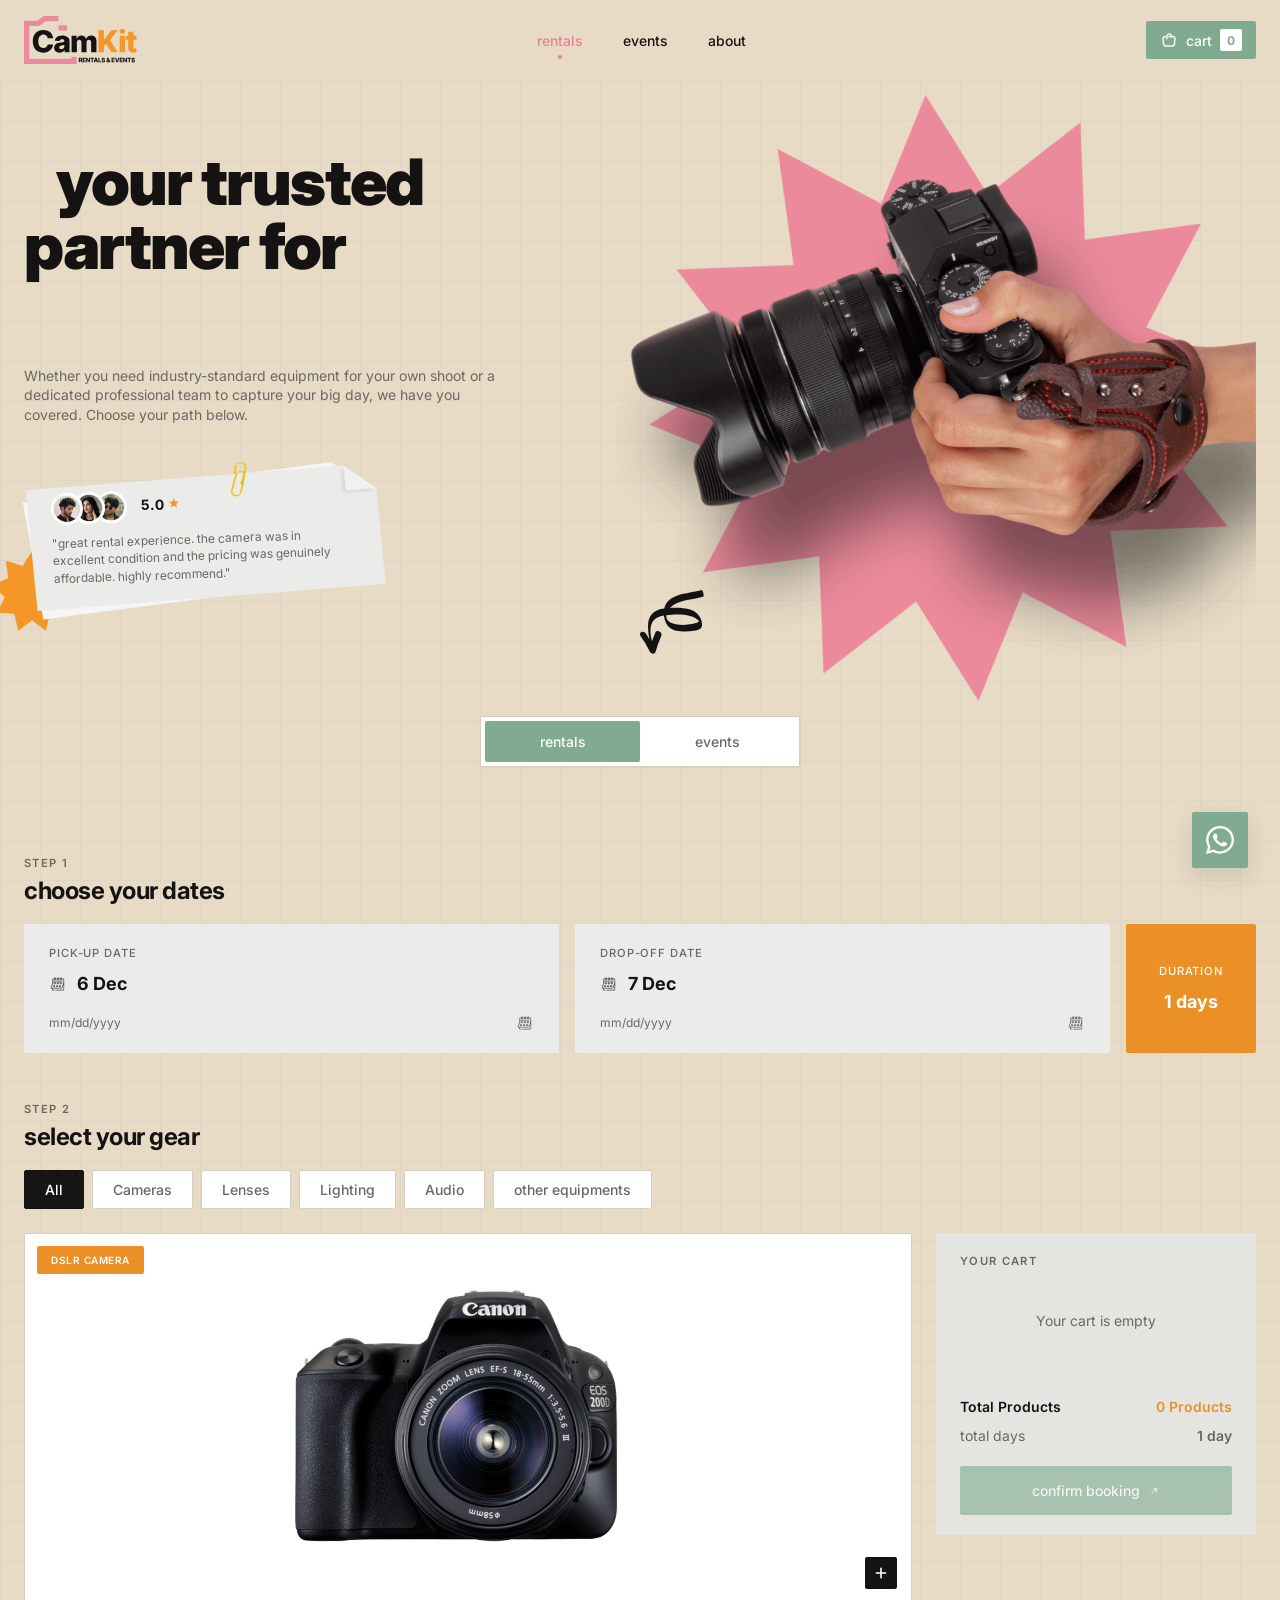
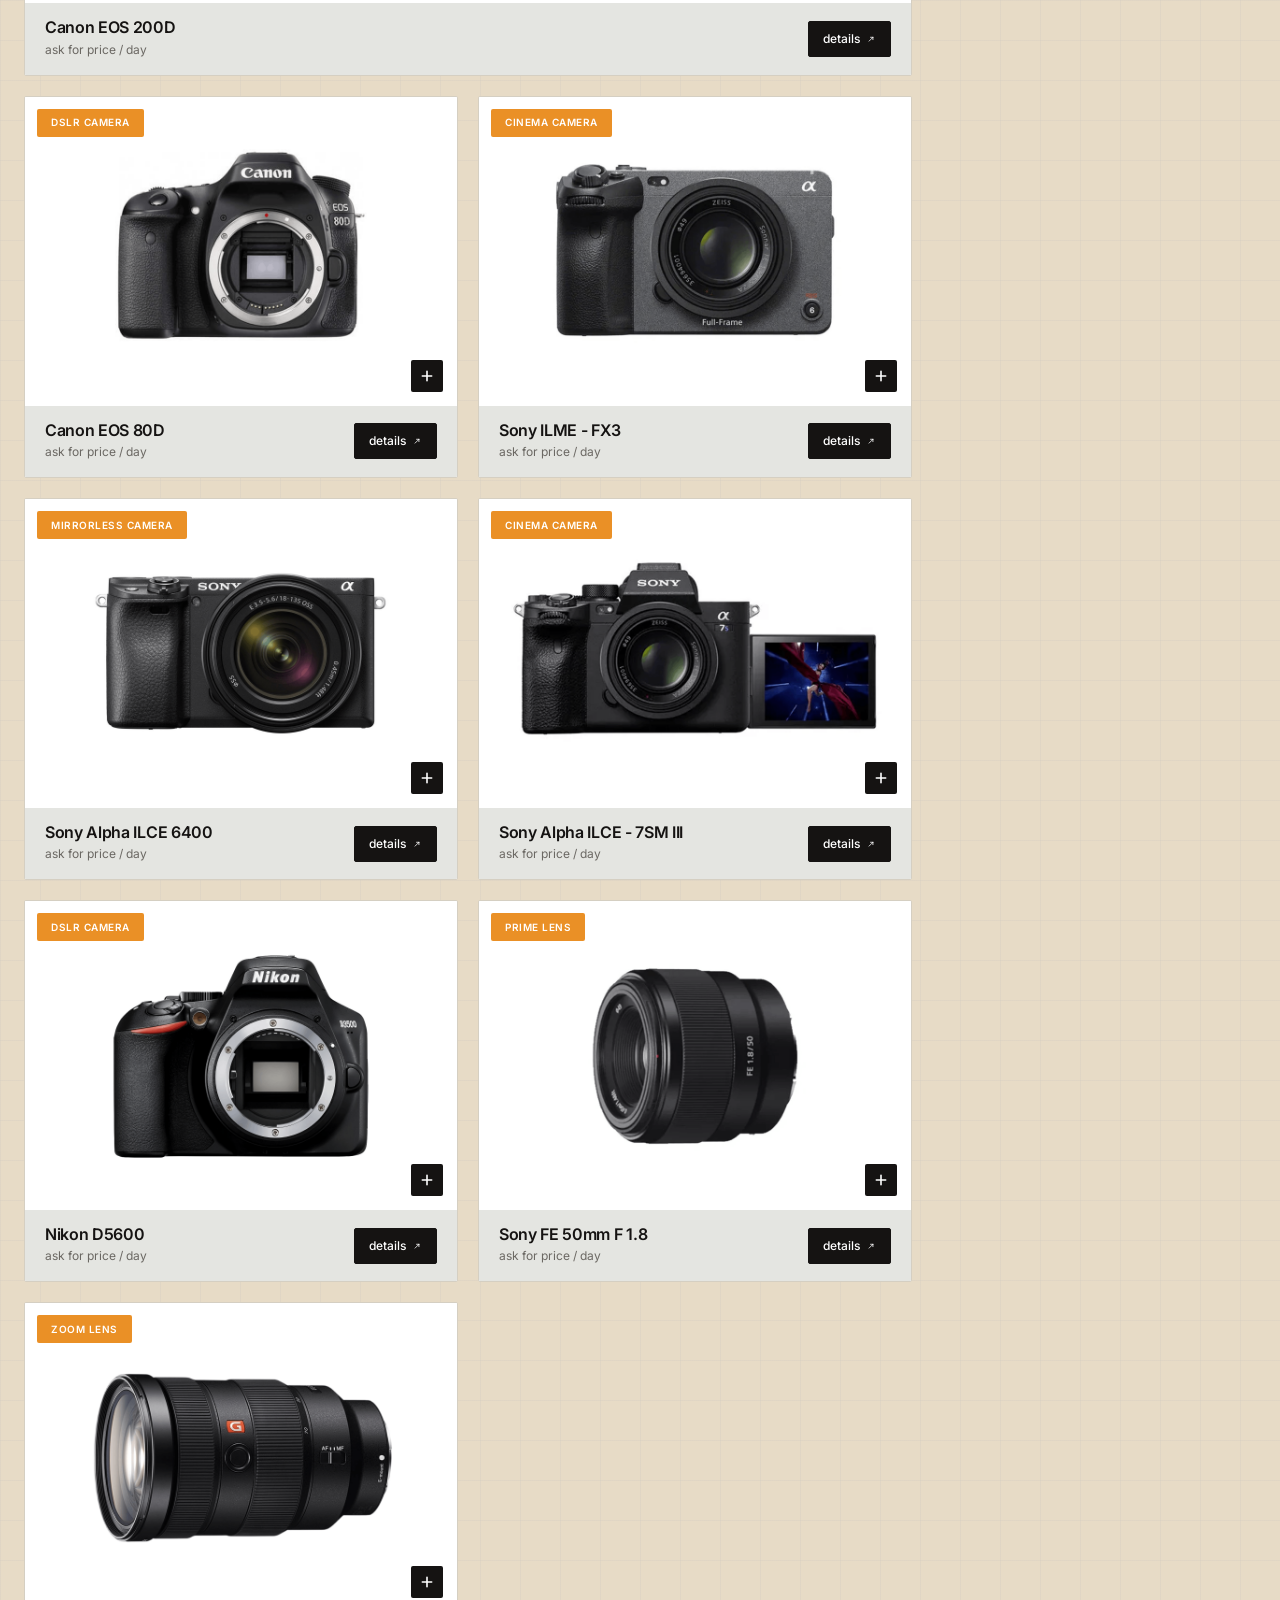
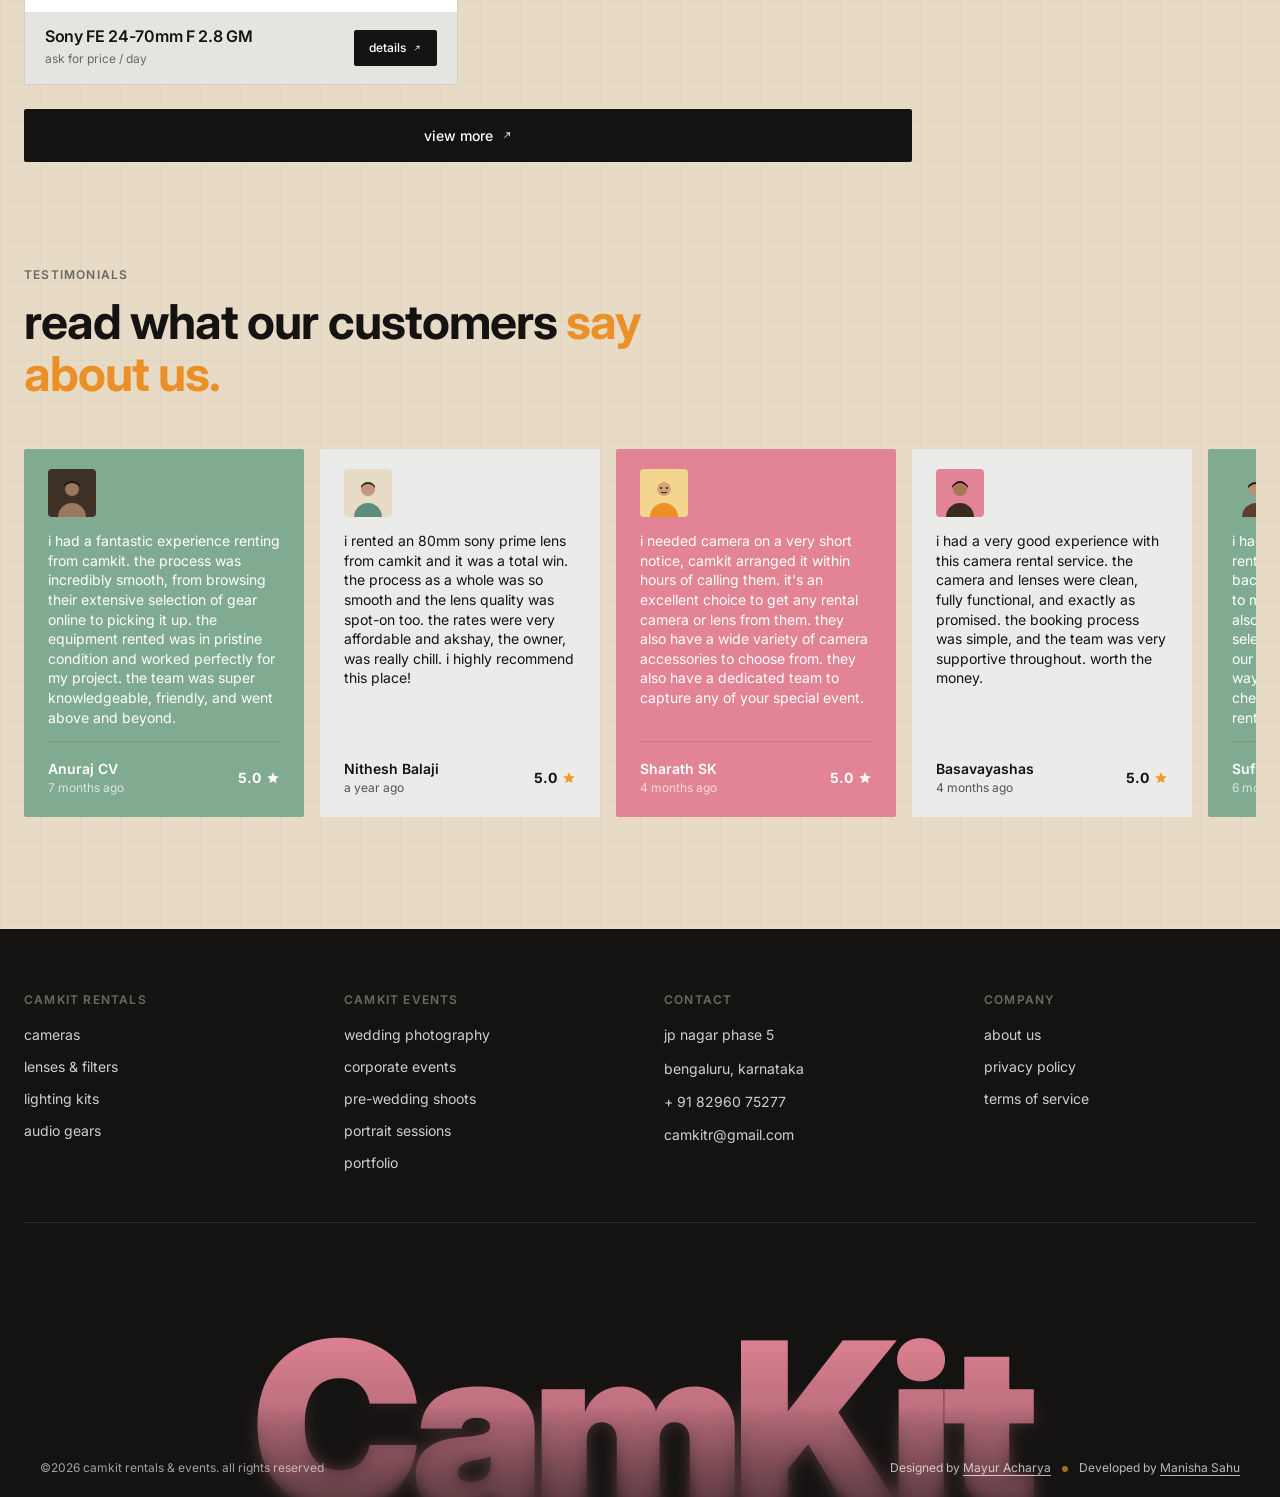
==== commit bac79d52: "Update hero rating card and mobile footer layout - Replace white card + paperclip with Group 33.png " ====
--- a/index.html
+++ b/index.html
@@ -62,15 +62,15 @@
 
             <div class="hero__rating-card">
               <img src="assets/images/paperclip.png" alt="" class="hero__paperclip" aria-hidden="true">
-              <div class="hero__avatars">
-                <div class="hero__avatar"></div>
-                <div class="hero__avatar"></div>
-                <div class="hero__avatar"></div>
+              <div class="hero__rating-top">
+                <div class="hero__avatars">
+                  <img src="assets/images/Ellipses/Ellipse 1.png" alt="" class="hero__avatar">
+                  <img src="assets/images/Ellipses/Ellipse 2.png" alt="" class="hero__avatar">
+                  <img src="assets/images/Ellipses/Ellipse 3.png" alt="" class="hero__avatar">
+                </div>
+                <div class="hero__rating-score">5.0 <img src="assets/icons/Star.svg" alt="" class="rating-star"></div>
               </div>
-              <div class="hero__rating-content">
-                <div class="hero__rating-score">5.0 <img src="assets/icons/Star.svg" alt="" class="rating-star"></div>
-                <p class="hero__rating-text">"Great rental experience. The camera was in excellent condition and the pricing was genuinely affordable. Highly recommend."</p>
-              </div>
+              <p class="hero__rating-text">"great rental experience. the camera was in excellent condition and the pricing was genuinely affordable. highly recommend."</p>
             </div>
 
           </div>
--- a/css/styles.css
+++ b/css/styles.css
@@ -280,33 +280,24 @@
 
 .hero__rating-card {
   display: flex;
-  align-items: flex-start;
-  gap: 0.75rem;
-  background-color: var(--color-white);
-  padding: 0.875rem 1rem;
-  border-radius: var(--radius-md);
-  max-width: 320px;
-  box-shadow: var(--shadow-md);
+  flex-direction: column;
+  gap: 0.625rem;
+  background: url('../assets/images/Group 33.png') no-repeat center/100% 100%;
+  padding: 2rem 2rem 2rem 1.75rem;
+  max-width: 360px;
   position: relative;
   z-index: 2;
   transform: rotate(-2deg);
 }
 
 .hero__paperclip {
-  position: absolute;
-  width: 28px;
-  height: auto;
-  top: -16px;
-  right: 32px;
-  z-index: 3;
-  pointer-events: none;
-  animation: paperclipWobble 4s ease-in-out infinite;
-  transform-origin: center;
-}
-
-@keyframes paperclipWobble {
-  0%, 100% { transform: rotate(12deg) translateY(0); }
-  50% { transform: rotate(20deg) translateY(-3px); }
+  display: none;
+}
+
+.hero__rating-top {
+  display: flex;
+  align-items: center;
+  gap: 0.875rem;
 }
 
 .hero__pointer-arrow {
@@ -324,27 +315,24 @@
 }
 
 .hero__avatar {
-  width: 28px;
-  height: 28px;
+  width: 32px;
+  height: 32px;
   border-radius: 50%;
   border: 2px solid var(--color-white);
+  object-fit: cover;
+  margin-left: -10px;
+  position: relative;
+  display: block;
   background-color: var(--color-light-gray);
-  margin-left: -8px;
-  background-size: cover;
-  background-position: center;
-  position: relative;
-}
-
-.hero__avatar:first-child { margin-left: 0; }
-.hero__avatar:nth-child(1) { background-color: #4a4a4a; }
-.hero__avatar:nth-child(2) { background-color: #B8916D; }
-.hero__avatar:nth-child(3) { background-color: #6B5544; }
-
-.hero__rating-content {
-  flex: 1;
-}
+}
+
+.hero__avatar:first-child { margin-left: 0; z-index: 3; }
+.hero__avatar:nth-child(2) { z-index: 2; }
+.hero__avatar:nth-child(3) { z-index: 1; }
 
 .hero__rating-score {
+  font-size: 1.15rem;
+  font-weight: var(--fw-bold);
   display: inline-flex;
   align-items: center;
   gap: 0.25rem;
@@ -354,9 +342,10 @@
 }
 
 .hero__rating-text {
-  font-size: 0.65rem;
-  color: var(--color-text-muted);
-  line-height: 1.4;
+  font-size: 0.75rem;
+  color: var(--color-text-muted);
+  line-height: 1.45;
+  margin: 0;
 }
 
 .hero__image-wrap {
@@ -5155,12 +5144,13 @@
   .portfolio-lightbox {
     padding: 3rem 1rem 4.5rem;
   }
-  .portfolio-lightbox__close,
-  .portfolio-lightbox__nav {
+  .portfolio-lightbox__close {
     width: 40px;
     height: 40px;
+    top: 0.75rem;
+    right: 0.75rem;
   }
-  .portfolio-lightbox__close { top: 0.75rem; right: 0.75rem; }
-  .portfolio-lightbox__nav--prev { left: 0.5rem; }
-  .portfolio-lightbox__nav--next { right: 0.5rem; }
-}
+  .portfolio-lightbox__nav {
+    display: none;
+  }
+}
--- a/css/responsive.css
+++ b/css/responsive.css
@@ -755,7 +755,39 @@
   }
 
   .footer__inner {
-    grid-template-columns: 1fr;
+    grid-template-columns: 1fr 1fr;
+    gap: 2.5rem 1.5rem;
+  }
+
+  .footer__column-title {
+    font-size: 0.7rem;
+  }
+
+  .footer__list a,
+  .footer__contact-row span,
+  .footer__contact {
+    font-size: 0.8rem;
+  }
+
+  .footer__copyright,
+  .footer__credits {
+    font-size: 0.65rem;
+  }
+
+  .footer__logo {
+    font-size: clamp(3rem, 23vw, 8rem);
+    line-height: 0.9;
+    letter-spacing: -0.05em;
+    margin-top: 3rem;
+    margin-bottom: -2.5rem;
+    max-width: 100%;
+    display: block;
+  }
+
+  .footer__brand {
+    padding-left: 0.5rem;
+    padding-right: 0.5rem;
+    overflow: hidden;
   }
 
   .stat-v4__num {
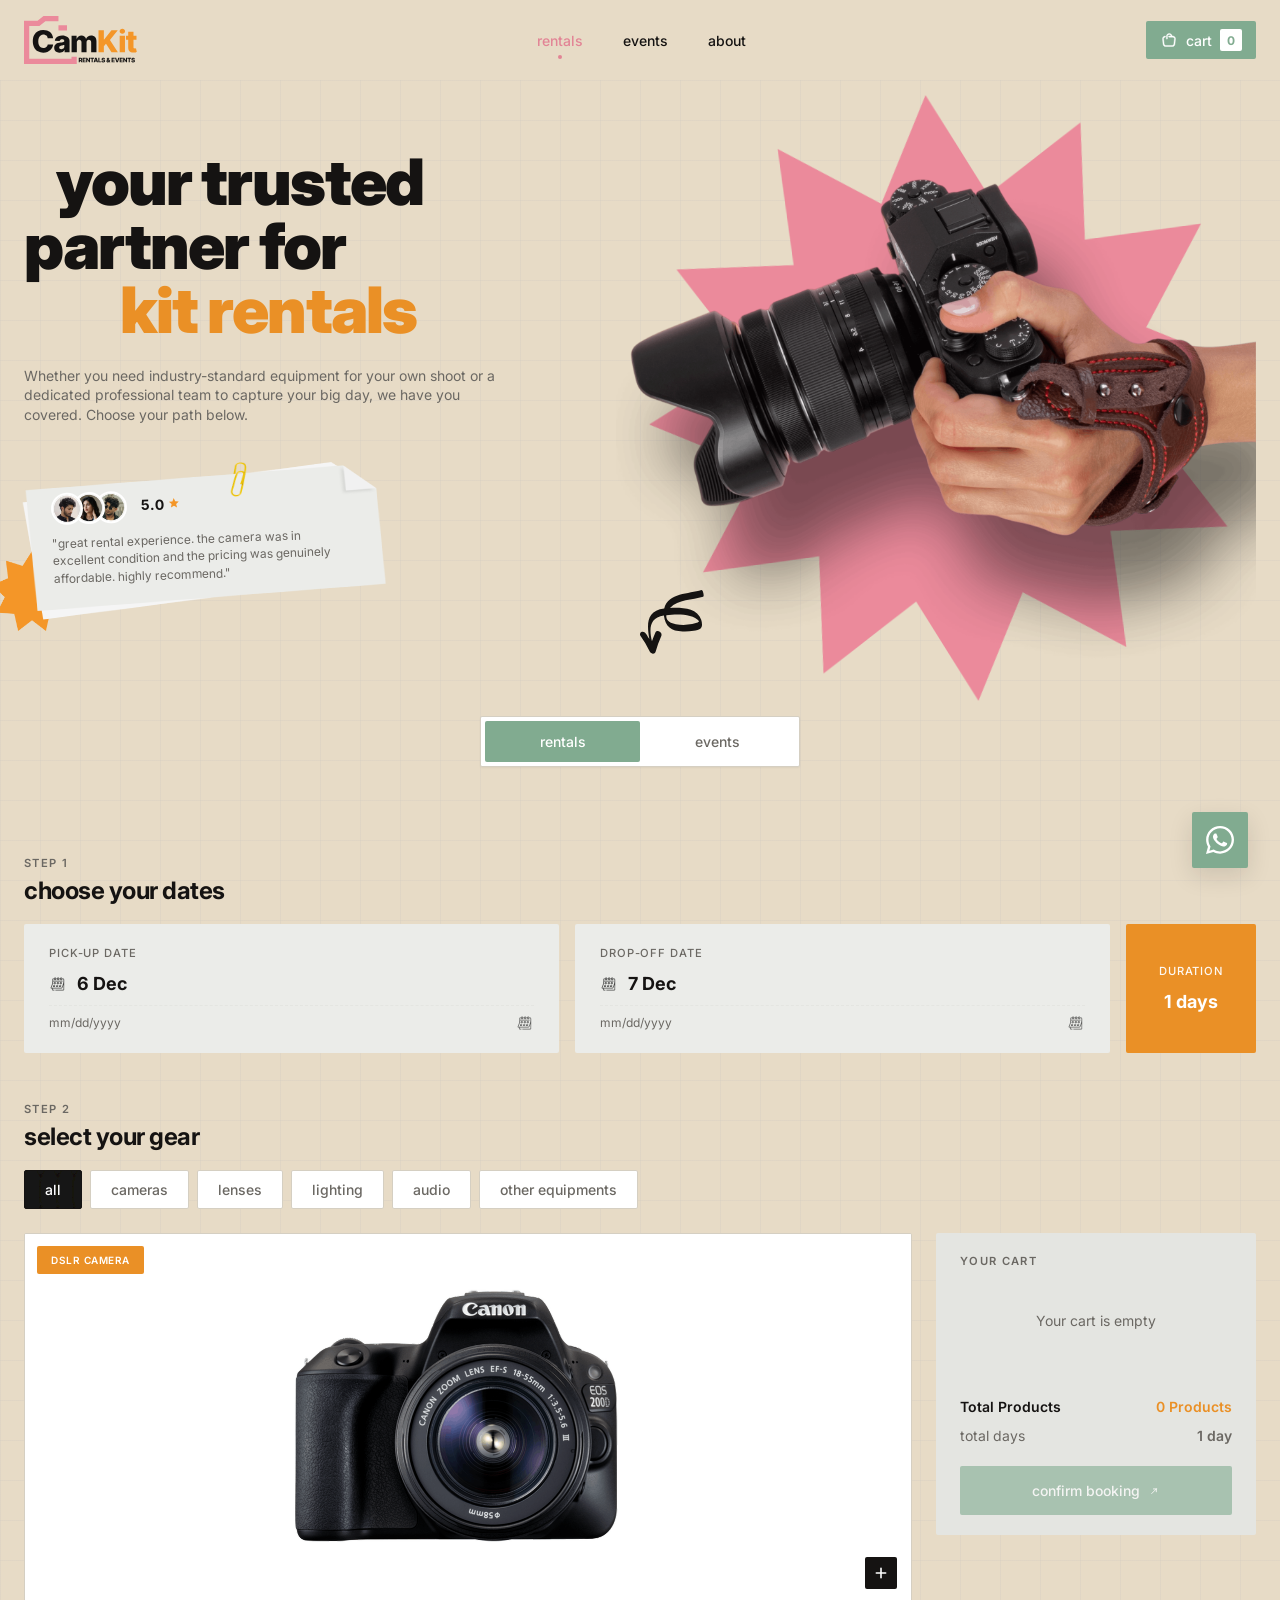
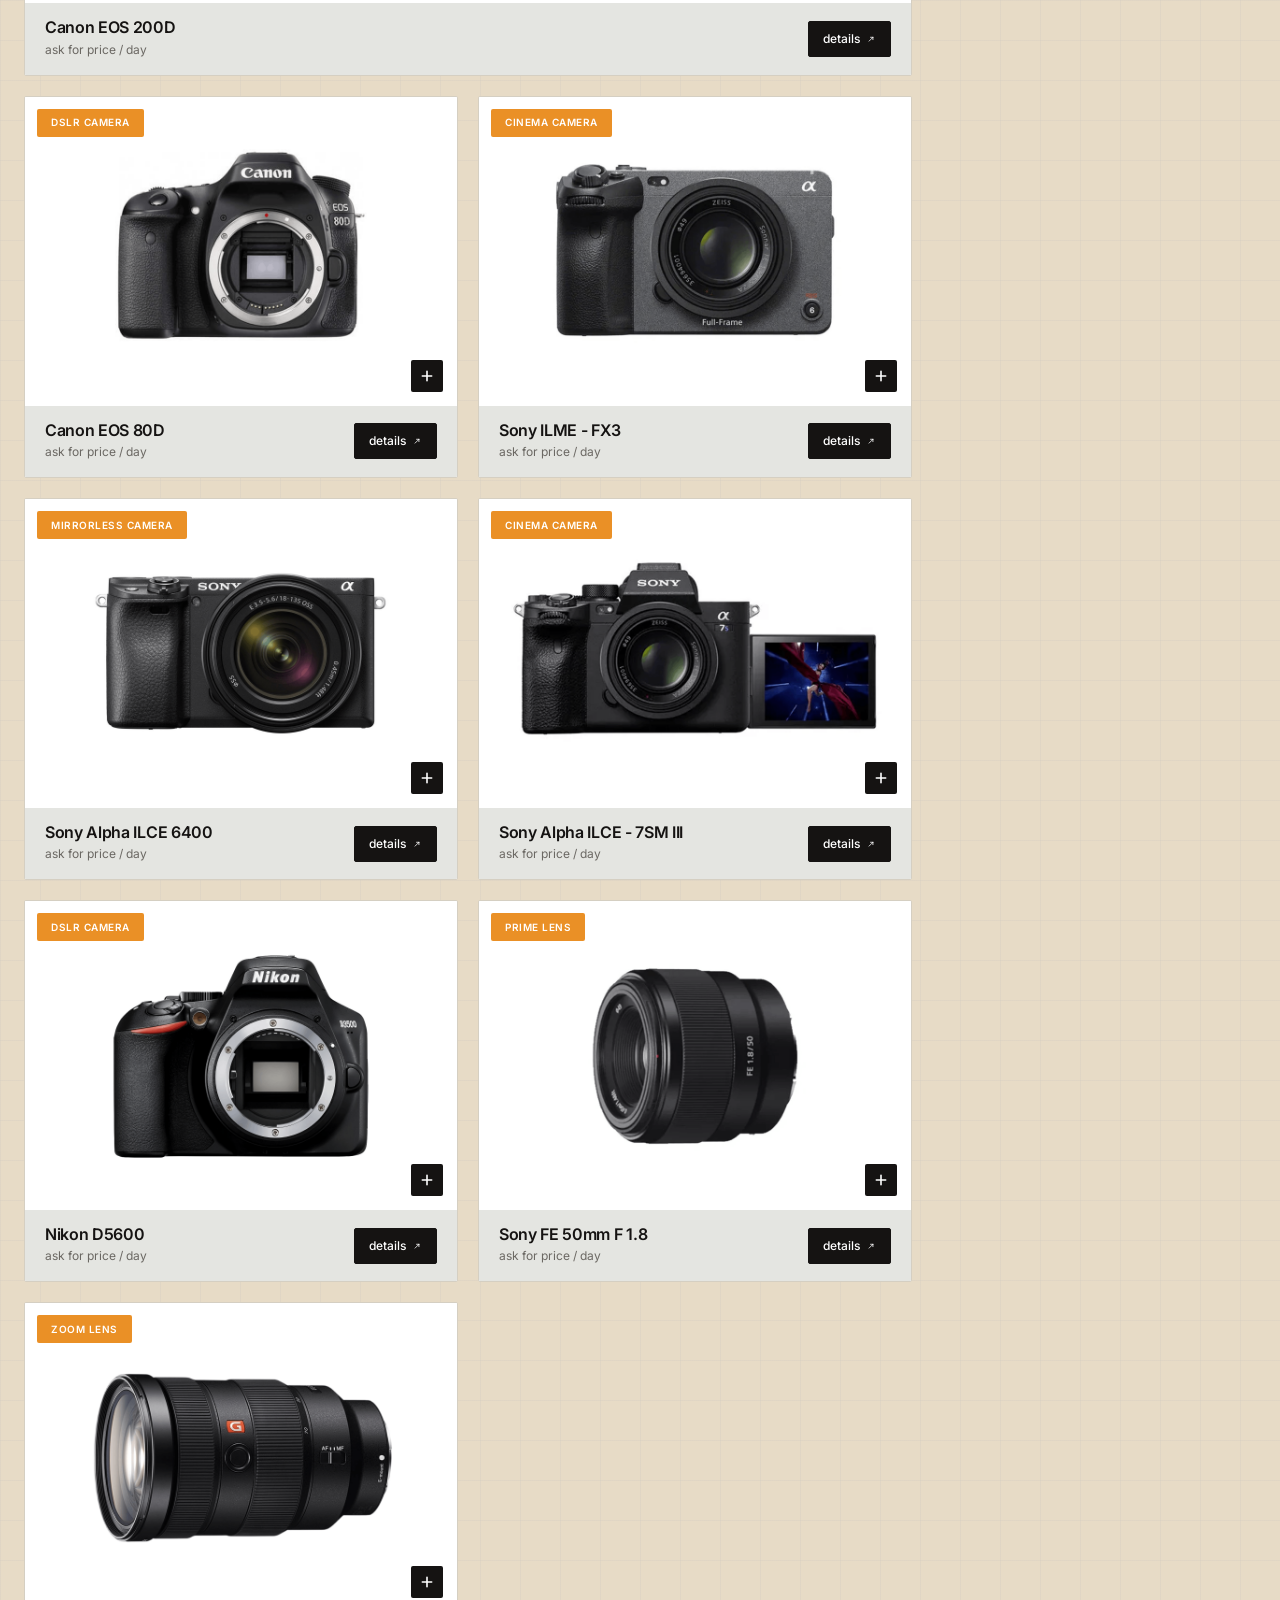
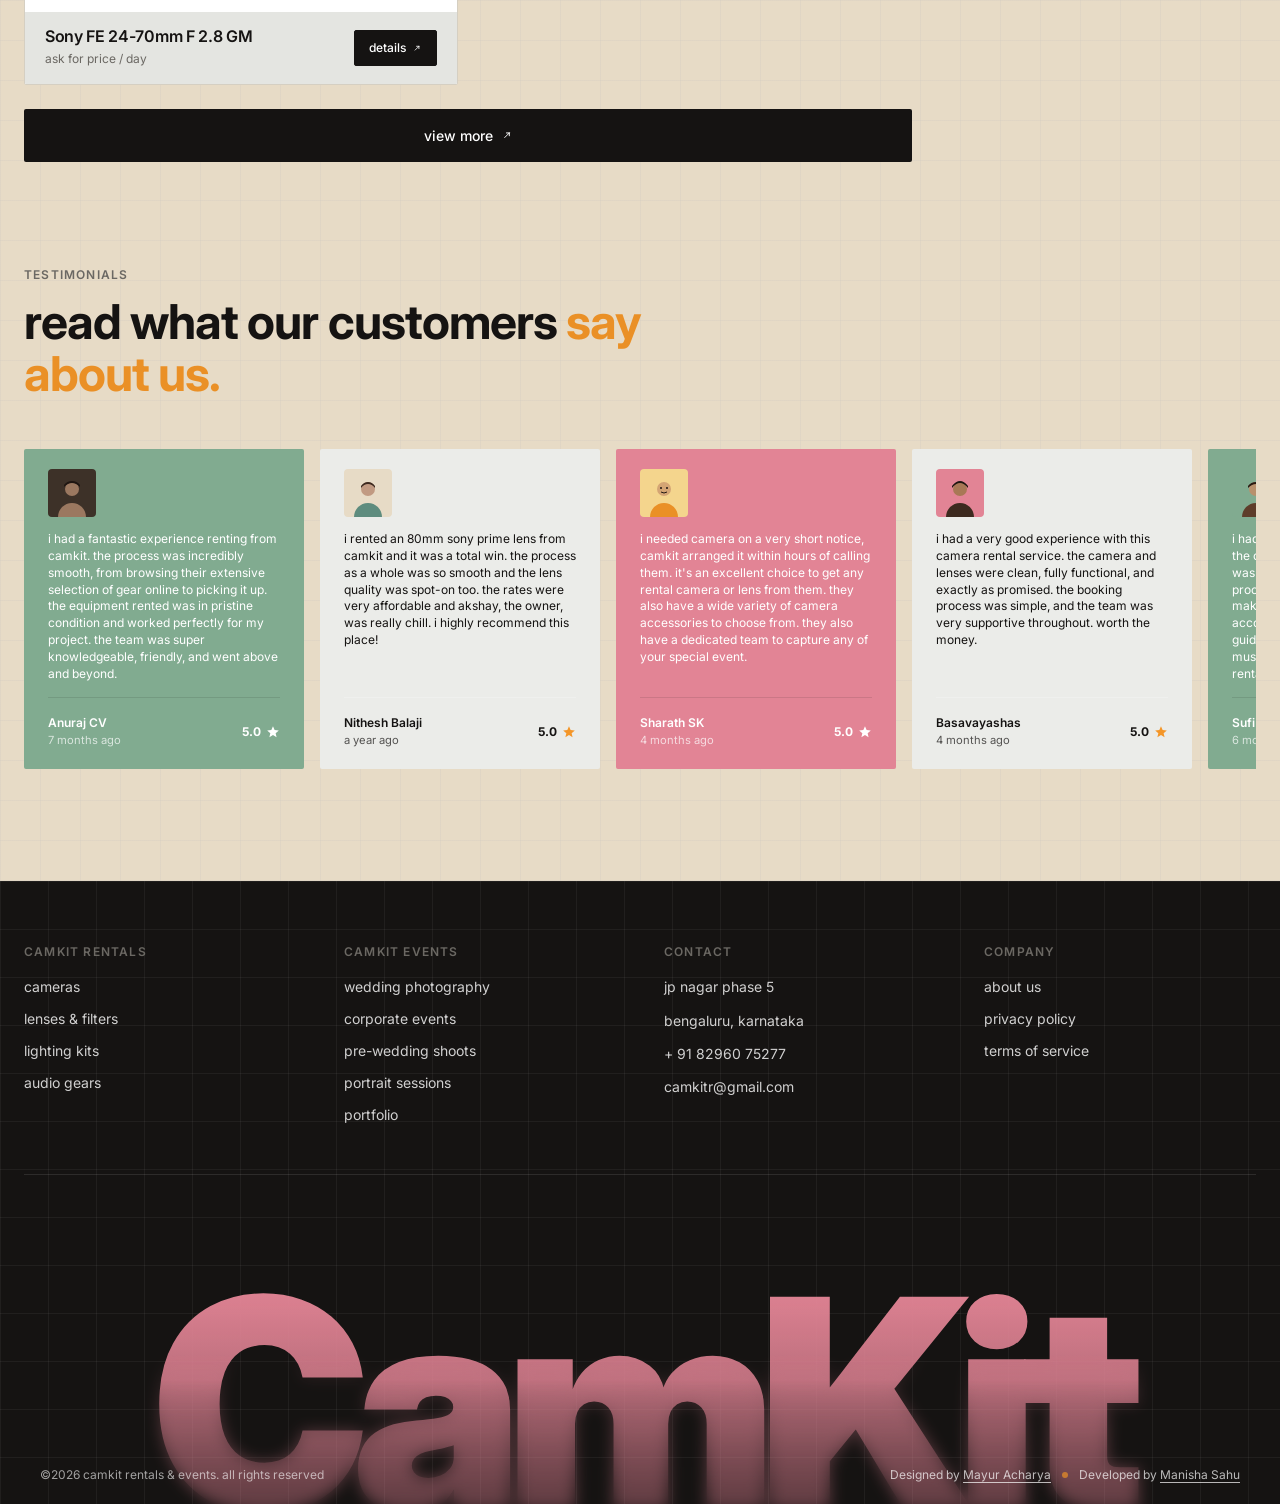
==== commit 9e8baf22: "Add cart sidebar to gear page, refine mobile menu and hero layout - Move mobile nav out of header so" ====
--- a/index.html
+++ b/index.html
@@ -142,11 +142,11 @@
       <h2 class="step-title">select your gear</h2>
 
       <div class="category-tabs" role="tablist">
-        <button class="category-tab active" data-category="all" role="tab">All</button>
-        <button class="category-tab" data-category="cameras" role="tab">Cameras</button>
-        <button class="category-tab" data-category="lenses" role="tab">Lenses</button>
-        <button class="category-tab" data-category="lighting" role="tab">Lighting</button>
-        <button class="category-tab" data-category="audio" role="tab">Audio</button>
+        <button class="category-tab active" data-category="all" role="tab">all</button>
+        <button class="category-tab" data-category="cameras" role="tab">cameras</button>
+        <button class="category-tab" data-category="lenses" role="tab">lenses</button>
+        <button class="category-tab" data-category="lighting" role="tab">lighting</button>
+        <button class="category-tab" data-category="audio" role="tab">audio</button>
         <button class="category-tab" data-category="other" role="tab">other equipments</button>
       </div>
 
@@ -262,20 +262,13 @@
             <h2 class="portfolio__title">our works</h2>
           </div>
           <div class="portfolio__filters">
-            <span class="portfolio__filter portfolio__filter--active">weddings</span>
+            <span class="portfolio__filter">weddings</span>
             <span class="portfolio__filter">corporates</span>
             <span class="portfolio__filter">portraits</span>
           </div>
         </div>
 
         <div class="portfolio__grid portfolio__grid--3col" id="portfolioGrid"></div>
-
-        <div class="portfolio__view-more-wrap">
-          <button class="portfolio__view-more">
-            <span class="portfolio__view-more-text">view more</span>
-            <img src="assets/icons/Arrow.svg" alt="">
-          </button>
-        </div>
       </div>
     </section>
   </div><!-- /events panel -->
--- a/css/styles.css
+++ b/css/styles.css
@@ -1792,7 +1792,7 @@
 }
 
 .testimonial-card__text {
-  font-size: var(--fs-sm);
+  font-size: var(--fs-xs);
   line-height: 1.4;
   flex: 1;
 }
@@ -1813,17 +1813,17 @@
 }
 
 .testimonial-card__name {
-  font-size: var(--fs-sm);
+  font-size: var(--fs-xs);
   font-weight: var(--fw-semibold);
 }
 
 .testimonial-card__time {
+  font-size: 0.7rem;
+  opacity: 0.7;
+}
+
+.testimonial-card__rating {
   font-size: var(--fs-xs);
-  opacity: 0.7;
-}
-
-.testimonial-card__rating {
-  font-size: var(--fs-sm);
   font-weight: var(--fw-bold);
   display: inline-flex;
   align-items: center;
@@ -1900,6 +1900,10 @@
    ============================================ */
 .footer {
   background-color: var(--color-dark);
+  background-image:
+    linear-gradient(rgba(255, 255, 255, 0.05) 1px, transparent 1px),
+    linear-gradient(90deg, rgba(255, 255, 255, 0.05) 1px, transparent 1px);
+  background-size: 48px 48px;
   color: var(--color-white);
   padding: 4rem 0 0;
   position: relative;
@@ -1963,10 +1967,10 @@
 }
 
 .footer__logo {
-  font-size: clamp(4rem, 18vw, 18rem);
+  font-size: clamp(4rem, 23vw, 24rem);
   font-weight: var(--fw-black);
   line-height: 0.85;
-  letter-spacing: -0.05em;
+  letter-spacing: -0.06em;
   margin-top: 4.5rem;
   margin-bottom: -4rem;
   position: relative;
@@ -4932,12 +4936,10 @@
 }
 
 .portfolio__shoot-card .portfolio__caption {
-  opacity: 1;
-  transform: translateY(0);
-  background: rgba(0, 0, 0, 0.55);
-  padding: 0.4rem 0.75rem;
-  border-radius: var(--radius-sm);
-  backdrop-filter: blur(4px);
+  background: transparent;
+  padding: 0;
+  border-radius: 0;
+  backdrop-filter: none;
 }
 
 .portfolio-lightbox {
@@ -5154,3 +5156,91 @@
     display: none;
   }
 }
+
+/* ============================================
+   TOAST NOTIFICATIONS
+   ============================================ */
+.toast-container {
+  position: fixed;
+  top: 1.25rem;
+  left: 50%;
+  transform: translateX(-50%);
+  z-index: 10000;
+  display: flex;
+  flex-direction: column;
+  gap: 0.5rem;
+  pointer-events: none;
+  width: max-content;
+  max-width: calc(100vw - 2rem);
+}
+
+.toast {
+  display: flex;
+  align-items: center;
+  gap: 0.75rem;
+  padding: 0.875rem 1.25rem;
+  background-color: var(--color-dark);
+  color: var(--color-off-white);
+  border-radius: var(--radius-md);
+  box-shadow: 0 8px 24px rgba(0, 0, 0, 0.18);
+  font-size: var(--fs-sm);
+  font-weight: var(--fw-medium);
+  min-width: 240px;
+  max-width: 420px;
+  pointer-events: auto;
+  opacity: 0;
+  transform: translateY(-12px);
+  transition: opacity 0.25s ease, transform 0.25s ease;
+}
+
+.toast.is-visible {
+  opacity: 1;
+  transform: translateY(0);
+}
+
+.toast--error {
+  background-color: #B23A3A;
+  color: #fff;
+}
+
+.toast--success {
+  background-color: var(--color-sage);
+  color: #fff;
+}
+
+.toast__icon {
+  flex-shrink: 0;
+  width: 20px;
+  height: 20px;
+  display: flex;
+  align-items: center;
+  justify-content: center;
+}
+
+.toast__icon svg {
+  width: 100%;
+  height: 100%;
+}
+
+.toast__message {
+  flex: 1;
+  line-height: 1.4;
+}
+
+@media (max-width: 767px) {
+  .toast-container {
+    top: 0.75rem;
+    width: calc(100vw - 1.5rem);
+  }
+  .toast {
+    min-width: 0;
+    width: 100%;
+    font-size: var(--fs-xs);
+    padding: 0.75rem 1rem;
+  }
+}
+
+.form-input.is-invalid {
+  border-color: #B23A3A !important;
+  background-color: rgba(178, 58, 58, 0.04);
+}
--- a/css/responsive.css
+++ b/css/responsive.css
@@ -169,7 +169,7 @@
   .hero__inner {
     flex-direction: column;
     grid-template-columns: 1fr;
-    gap: 2rem;
+    gap: 0.75rem;
     align-items: stretch;
   }
 
@@ -179,12 +179,47 @@
     width: 100%;
   }
 
+  .hero__content {
+    text-align: center;
+  }
+
   .hero__title {
-    font-size: var(--fs-3xl);
+    display: inline-block;
+    text-align: left;
+    font-size: calc(3.5rem - 1px);
+    line-height: 1;
+  }
+
+  .hero__title .hero__line-1 {
+    padding-left: 0;
+  }
+
+  .hero__title .hero__line-2 {
+    padding-left: 1.75em;
+  }
+
+  .hero__title .hero__line-3 {
+    padding-left: 0;
+  }
+
+  .hero__description {
+    display: block;
+    text-align: center;
+    font-size: 0.65rem;
+    max-width: 100%;
+    margin-left: auto;
+    margin-right: auto;
+  }
+
+  .hero__rating-text {
+    font-weight: var(--fw-semibold);
+    color: var(--color-dark);
   }
 
   .hero__rating-wrap {
     max-width: 100%;
+    justify-content: center;
+    margin-bottom: 0;
   }
 
   .hero__rating-card {
@@ -209,7 +244,8 @@
 
   .hero__image-wrap {
     order: 2;
-    min-height: 280px;
+    min-height: 0;
+    margin-top: -1.5rem;
     justify-content: center;
   }
 
@@ -396,18 +432,42 @@
 
   .mobile-nav-close {
     position: absolute;
-    top: 1rem;
-    right: 1rem;
-    width: 36px;
-    height: 36px;
+    top: 0.75rem;
+    right: 0.75rem;
+    width: 40px;
+    height: 40px;
     border: 1px solid var(--color-border);
     border-radius: var(--radius-sm);
-    background-color: transparent;
+    background-color: var(--color-white);
     color: var(--color-dark);
+    font-size: 1.75rem;
+    line-height: 1;
     display: inline-flex;
     align-items: center;
     justify-content: center;
     cursor: pointer;
+    padding: 0;
+  }
+
+  .mobile-nav-overlay {
+    position: fixed;
+    inset: 0;
+    background-color: rgba(20, 20, 20, 0.25);
+    backdrop-filter: blur(14px);
+    -webkit-backdrop-filter: blur(14px);
+    opacity: 0;
+    pointer-events: none;
+    transition: opacity var(--transition-base);
+    z-index: 101;
+  }
+
+  .mobile-nav-overlay.open {
+    opacity: 1;
+    pointer-events: auto;
+  }
+
+  .nav {
+    z-index: 102;
   }
 
   /* Toggle directly under hero */
@@ -472,11 +532,22 @@
   .stepper-v2 {
     overflow-x: auto;
     -webkit-overflow-scrolling: touch;
-    padding: 0.5rem 0;
+    padding: 0.5rem 0.25rem 0.5rem 0.25rem;
     gap: 0.5rem;
     margin-bottom: 1.5rem;
     flex-wrap: nowrap;
     scrollbar-width: none;
+    justify-content: flex-start;
+    max-width: 100%;
+  }
+
+  .stepper-v2__line {
+    min-width: 24px;
+    width: 24px;
+    flex: 0 0 24px;
+    height: 2px;
+    background-color: var(--color-border);
+    margin: 0;
   }
 
   .stepper-v2::-webkit-scrollbar {
@@ -488,18 +559,22 @@
     gap: 0.375rem;
   }
 
-  .stepper-v2__line {
-    min-width: 20px;
-    flex-shrink: 0;
-  }
-
   .stepper-v2__label {
     font-size: 0.75rem;
     white-space: nowrap;
   }
 
   .booking-back-btn {
-    margin-bottom: 0.5rem;
+    position: relative !important;
+    top: auto !important;
+    left: auto !important;
+    margin: 0 0 1.25rem !important;
+    display: inline-flex;
+  }
+
+  .booking-v2,
+  .confirmation-v2 {
+    padding-top: 1rem;
   }
 
   .form-input,
@@ -747,7 +822,7 @@
    ============================================ */
 @media (max-width: 480px) {
   .hero__title {
-    font-size: 2rem;
+    font-size: calc(3rem - 1px);
   }
 
   .testimonials__title {
@@ -760,7 +835,8 @@
   }
 
   .footer__column-title {
-    font-size: 0.7rem;
+    font-size: 0.85rem;
+    letter-spacing: 0.08em;
   }
 
   .footer__list a,
@@ -771,23 +847,37 @@
 
   .footer__copyright,
   .footer__credits {
-    font-size: 0.65rem;
+    font-size: 0.6rem;
+    white-space: nowrap;
   }
 
   .footer__logo {
-    font-size: clamp(3rem, 23vw, 8rem);
+    font-size: clamp(4rem, 30vw, 12rem);
     line-height: 0.9;
-    letter-spacing: -0.05em;
+    letter-spacing: -0.06em;
     margin-top: 3rem;
-    margin-bottom: -2.5rem;
-    max-width: 100%;
+    margin-bottom: -3rem;
+    margin-left: calc(-1 * var(--container-padding));
+    margin-right: calc(-1 * var(--container-padding));
     display: block;
+    width: 100vw;
   }
 
   .footer__brand {
-    padding-left: 0.5rem;
-    padding-right: 0.5rem;
-    overflow: hidden;
+    padding-left: 0;
+    padding-right: 0;
+  }
+
+  .whatsapp-btn {
+    bottom: 6rem;
+    right: 0.75rem;
+    width: 40px;
+    height: 40px;
+  }
+
+  .whatsapp-btn img {
+    width: 20px;
+    height: 20px;
   }
 
   .stat-v4__num {
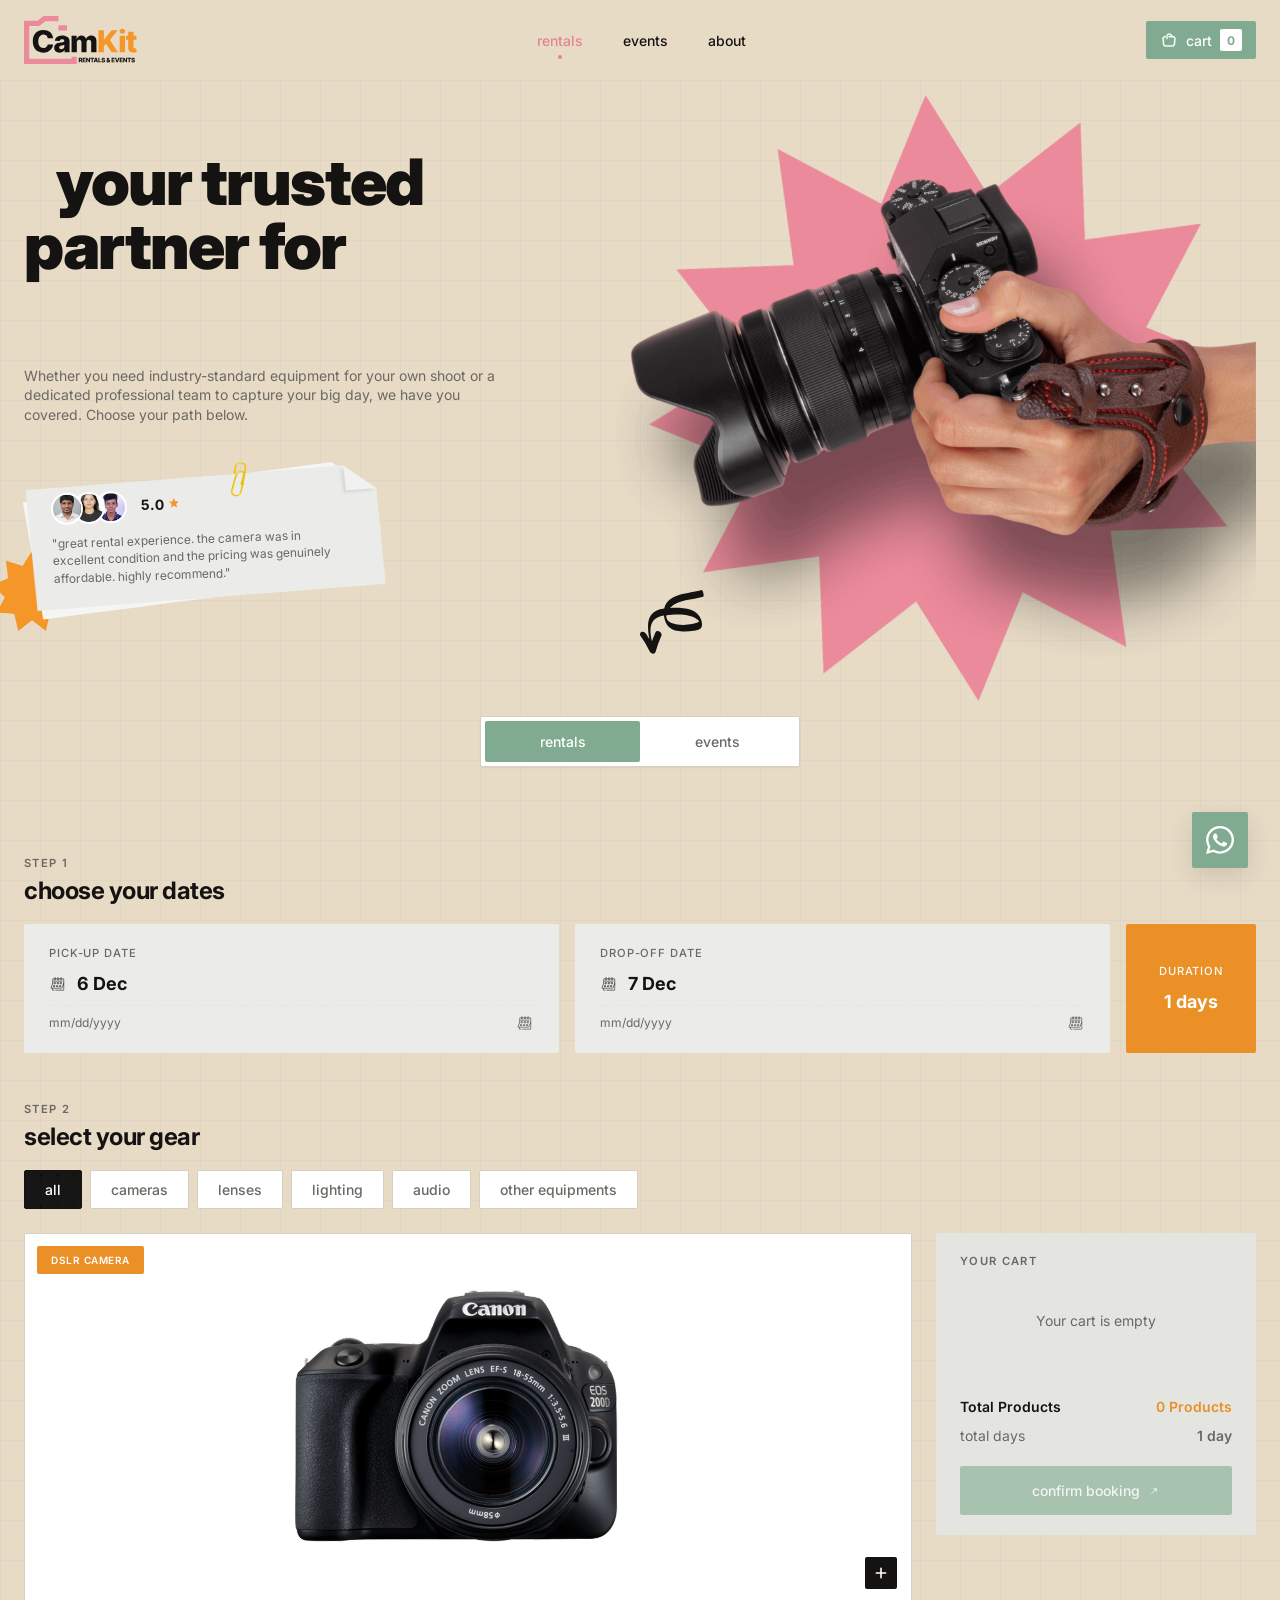
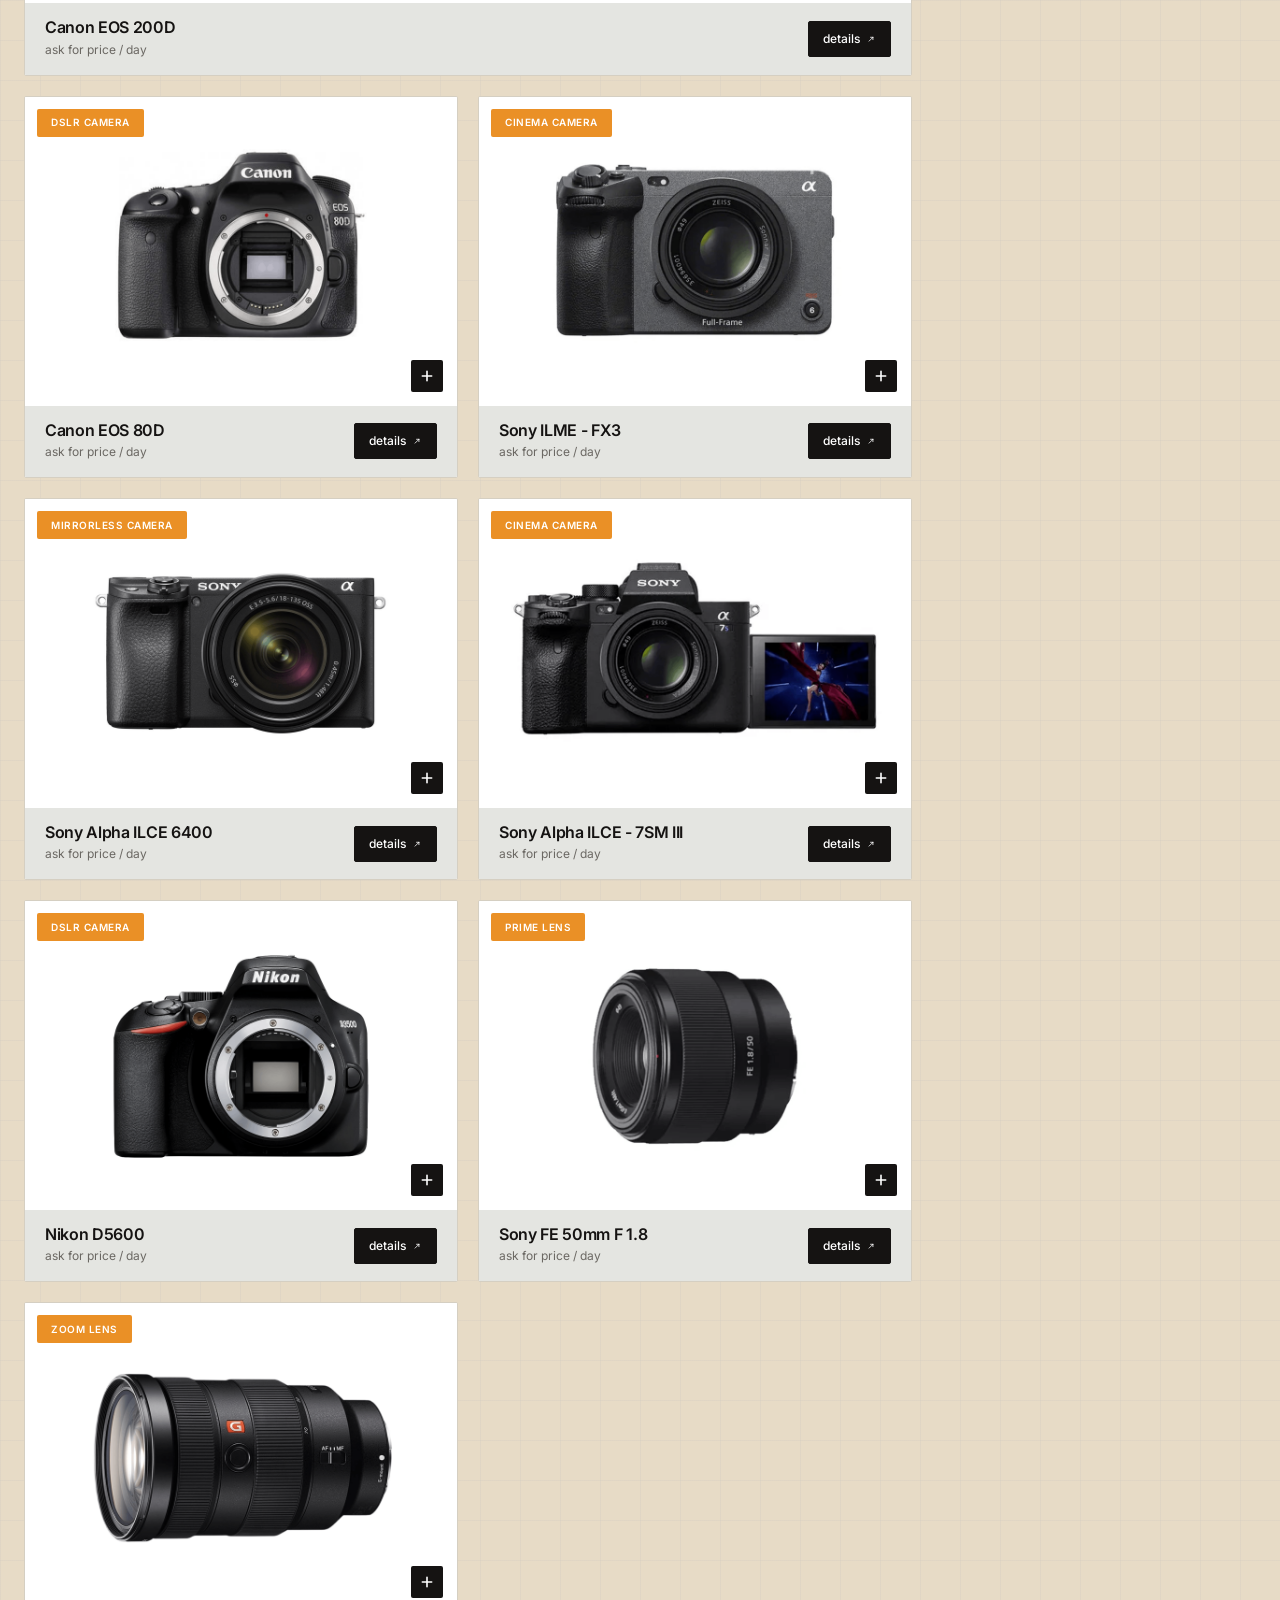
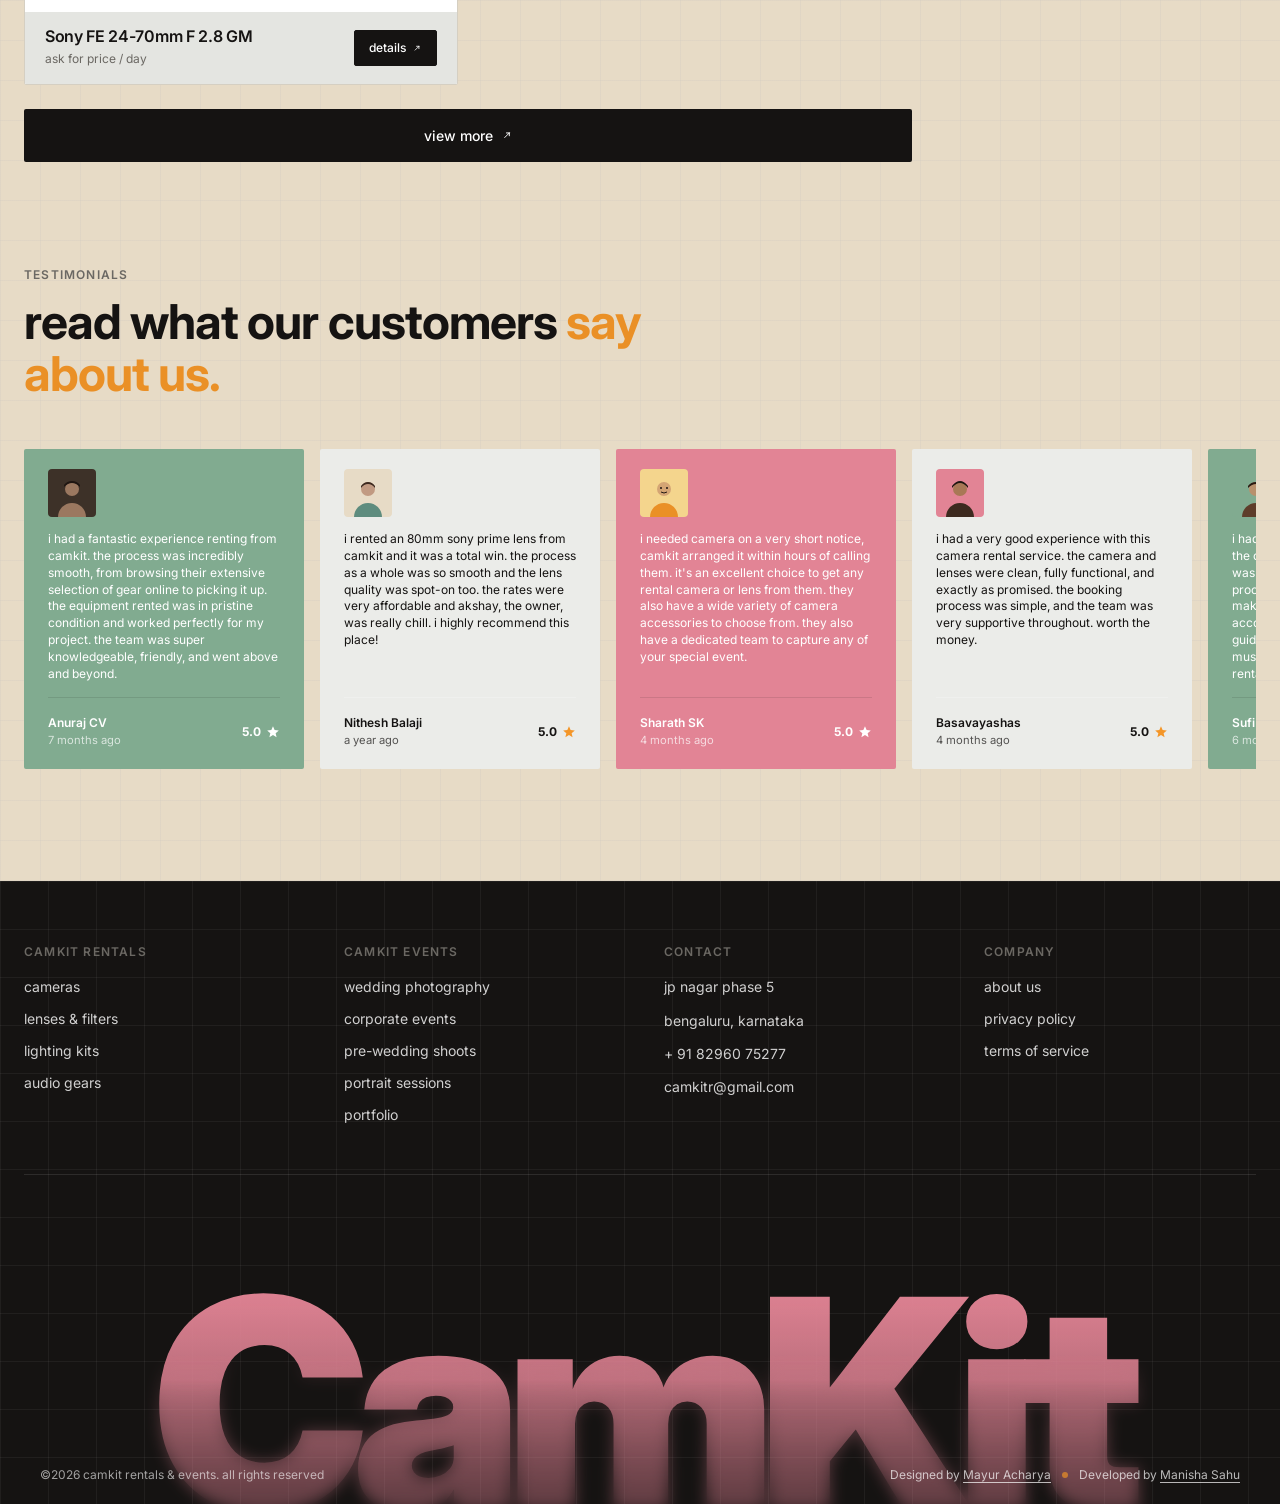
==== commit 33dfb820: "Tint studio address icons, swap hero avatars, polish hero image overflow - Tint all 3 studio-address" ====
--- a/index.html
+++ b/index.html
@@ -64,9 +64,9 @@
               <img src="assets/images/paperclip.png" alt="" class="hero__paperclip" aria-hidden="true">
               <div class="hero__rating-top">
                 <div class="hero__avatars">
-                  <img src="assets/images/Ellipses/Ellipse 1.png" alt="" class="hero__avatar">
-                  <img src="assets/images/Ellipses/Ellipse 2.png" alt="" class="hero__avatar">
-                  <img src="assets/images/Ellipses/Ellipse 3.png" alt="" class="hero__avatar">
+                  <img src="assets/images/Ellipses/image.png" alt="" class="hero__avatar">
+                  <img src="assets/images/Ellipses/image1.jpeg" alt="" class="hero__avatar">
+                  <img src="assets/images/Ellipses/image2.jpeg" alt="" class="hero__avatar">
                 </div>
                 <div class="hero__rating-score">5.0 <img src="assets/icons/Star.svg" alt="" class="rating-star"></div>
               </div>
@@ -521,7 +521,7 @@
         <div class="footer__logo">CamKit</div>
         <div class="footer__bottom-row">
           <p class="footer__copyright">©2026 camkit rentals &amp; events. all rights reserved</p>
-          <p class="footer__credits">Designed by <a href="#" class="footer__credit-link">Mayur Acharya</a> <span class="footer__credit-dot">•</span> Developed by <a href="#" class="footer__credit-link">Manisha Sahu</a></p>
+          <p class="footer__credits">Designed by <a href="https://www.linkedin.com/in/mayur-acharya" class="footer__credit-link" target="_blank" rel="noopener">Mayur Acharya</a> <span class="footer__credit-dot">•</span> Developed by <a href="https://www.linkedin.com/in/manisha-sahu-41500a232/" class="footer__credit-link" target="_blank" rel="noopener">Manisha Sahu</a></p>
         </div>
       </div>
     </div>
--- a/css/styles.css
+++ b/css/styles.css
@@ -1637,6 +1637,17 @@
   opacity: 1;
 }
 
+.cart-item__remove:disabled,
+.cart-item__remove[disabled] {
+  opacity: 0.25;
+  cursor: not-allowed;
+}
+
+.cart-item__remove:disabled:hover,
+.cart-item__remove[disabled]:hover {
+  opacity: 0.25;
+}
+
 .cart-empty {
   text-align: center;
   padding: 1.5rem 0;
@@ -3040,6 +3051,7 @@
 .studio-address__icon img {
   width: 16px;
   height: 16px;
+  filter: brightness(0) saturate(100%) invert(64%) sepia(28%) saturate(700%) hue-rotate(310deg) brightness(95%);
 }
 
 .studio-address__body {
--- a/css/responsive.css
+++ b/css/responsive.css
@@ -246,19 +246,26 @@
     order: 2;
     min-height: 0;
     margin-top: -1.5rem;
-    justify-content: center;
+    margin-right: calc(var(--container-padding) * -1);
+    justify-content: flex-end;
+    overflow: visible;
+  }
+
+  .hero__image {
+    margin-right: 0;
+    transform: translateX(8%);
   }
 
   .hero__star-pink {
     width: 90%;
-    right: auto;
-    left: 50%;
-    transform: translate(-50%, -50%) rotate(-5deg);
+    right: 0;
+    left: auto;
+    transform: translateY(-50%) rotate(-5deg);
   }
 
   @keyframes rotateStarPink {
-    from { transform: translate(-50%, -50%) rotate(-5deg); }
-    to { transform: translate(-50%, -50%) rotate(355deg); }
+    from { transform: translateY(-50%) rotate(-5deg); }
+    to { transform: translateY(-50%) rotate(355deg); }
   }
 
   .whatsapp-btn {
@@ -831,7 +838,7 @@
 
   .footer__inner {
     grid-template-columns: 1fr 1fr;
-    gap: 2.5rem 1.5rem;
+Telegraph devices. Red color Combs a red color. Pakistan to order? Rugbu Mayo Star. Footer. Footer. Netflix. Play Tumchyasathi Kay Pan. Tune into. Euthanasia already was caught with Dikraj. Website to work laptop screen. RPC version may already decrypt already. I added. Hmm hmm. OK dhokat nadi karaj. I'll fix that. Play Silko maneuver. OK the blur is not. OK and then. Anything else? I checked but I checked like whatever your fixes, I checked the. I'm gonna go get rid of these days. Get caught that matter. Page. Click on Cameras will show you all the cameras if you click on. Yeah, that was working. We said Camel. That is a scroll. You can scroll and you can scroll. Switching to Delhi Police to go in. The report for Jupiter as long as I'm in government. India versus England virat Kohli, Ajinkya Rahane lead India fightback in Trent Bridge Test. I didn't get any. Oh, yes, yes, yes. Three images you asked about. ISIS at the top of the world. Because I didn't write it. OK OK. OK. That is, that is done. SSS Highlight the menu. Yeah. Call. OK. You asked me to add the images or remove the images. How will I know which is spring tested? Yes. Is it necessary? Music Mrs.     gap: 2.5rem 1.5rem;
   }
 
   .footer__column-title {
